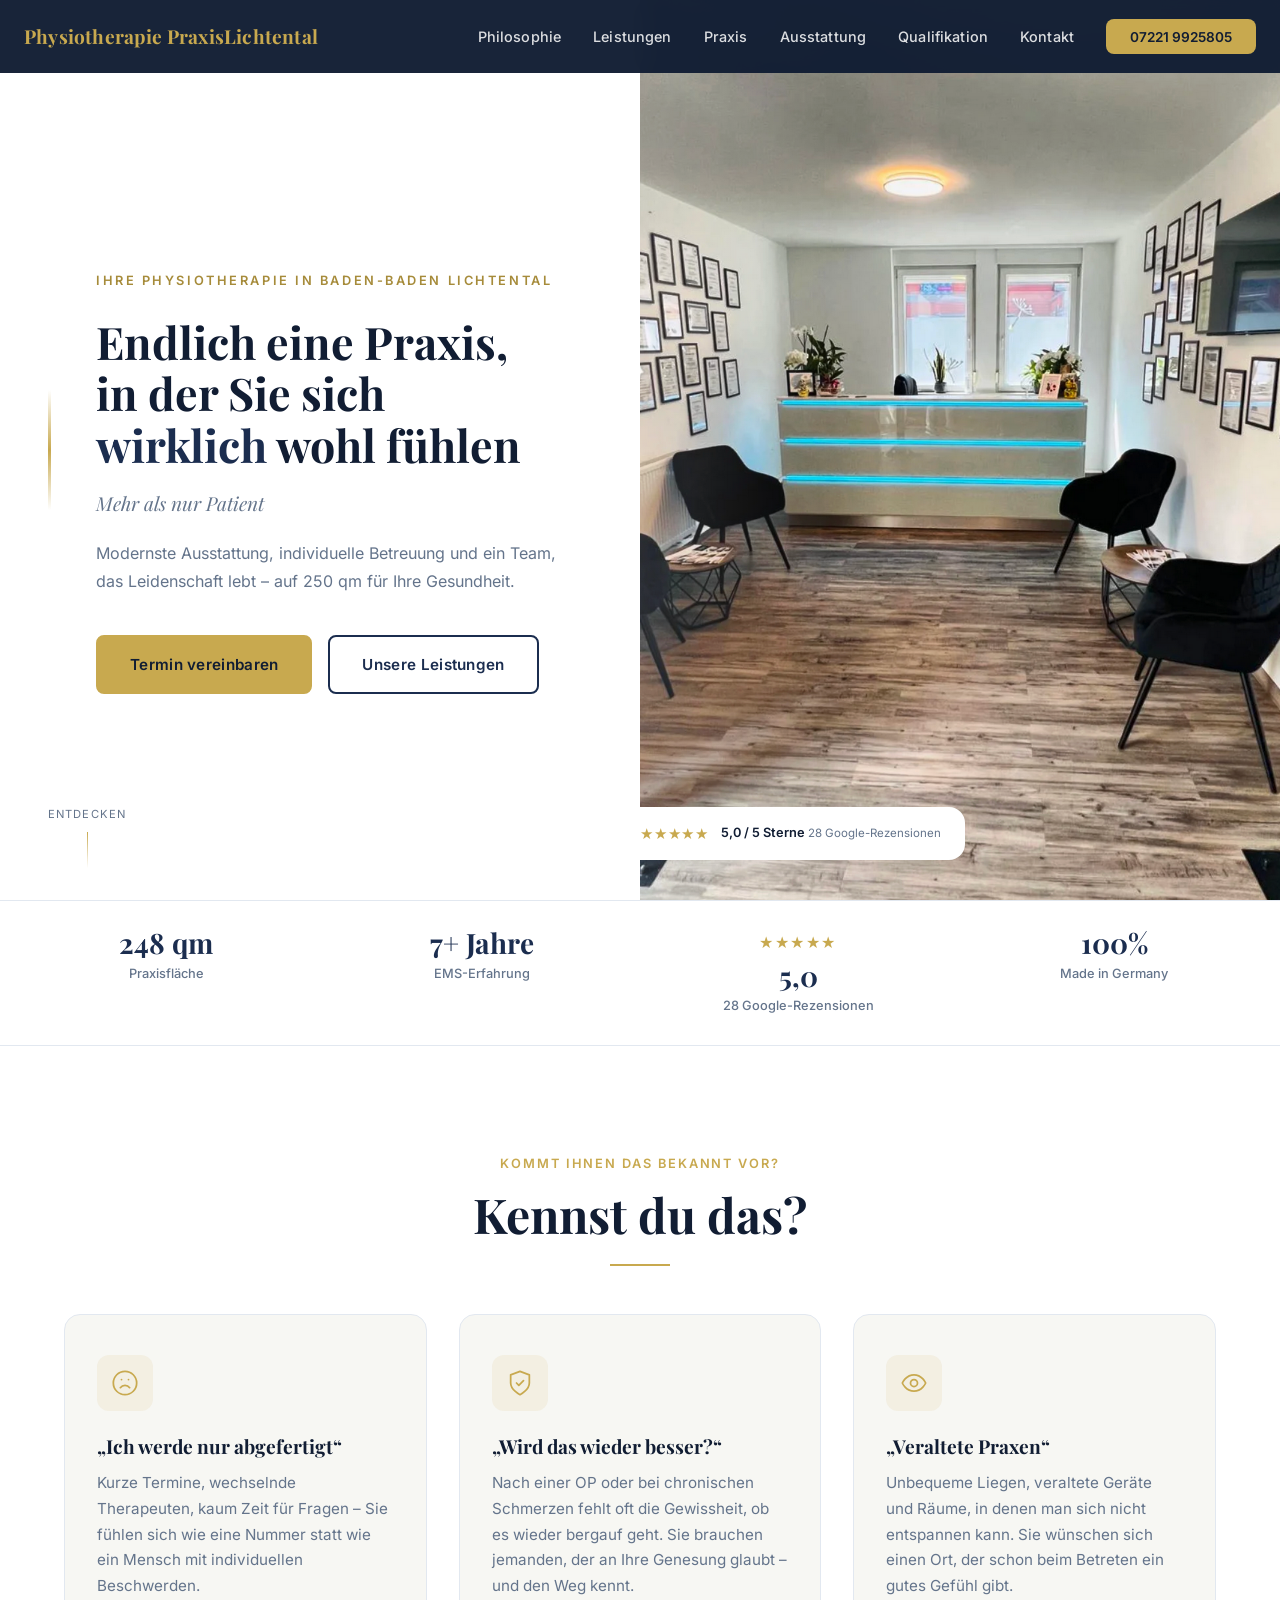
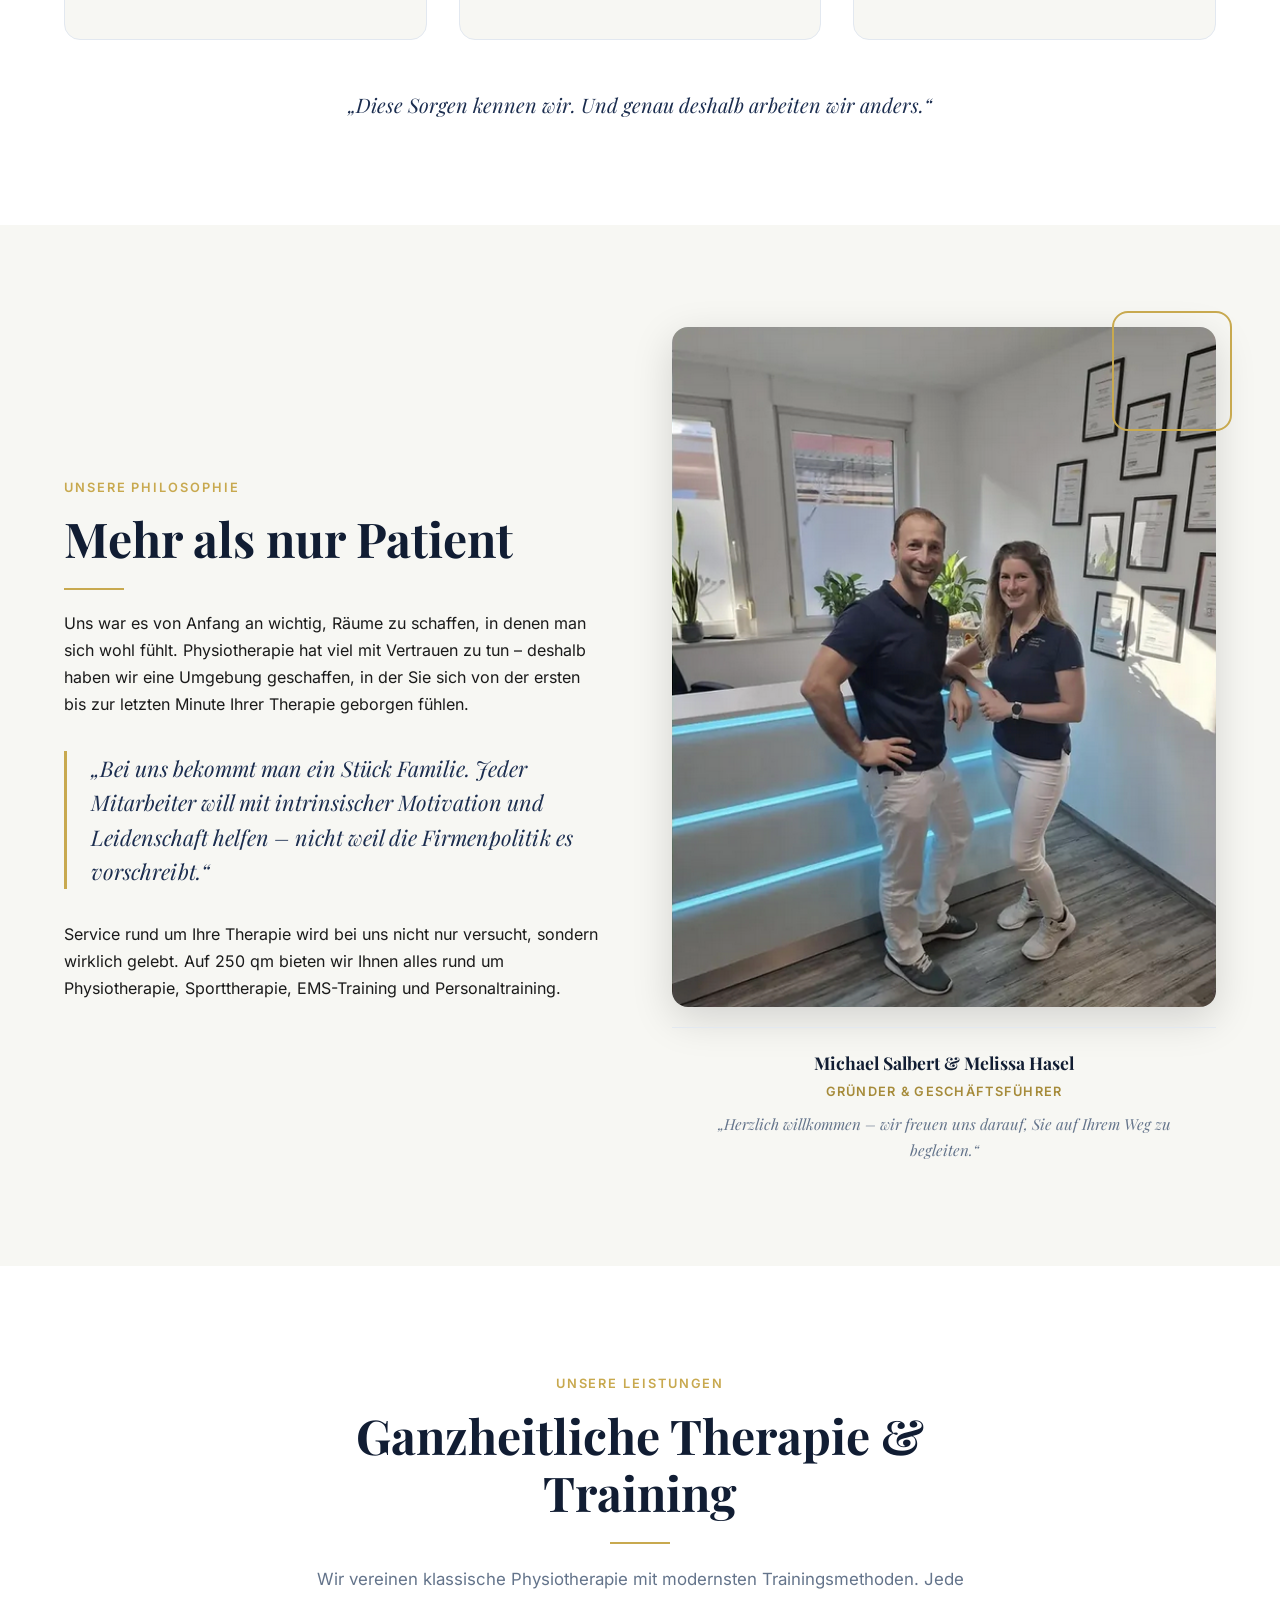
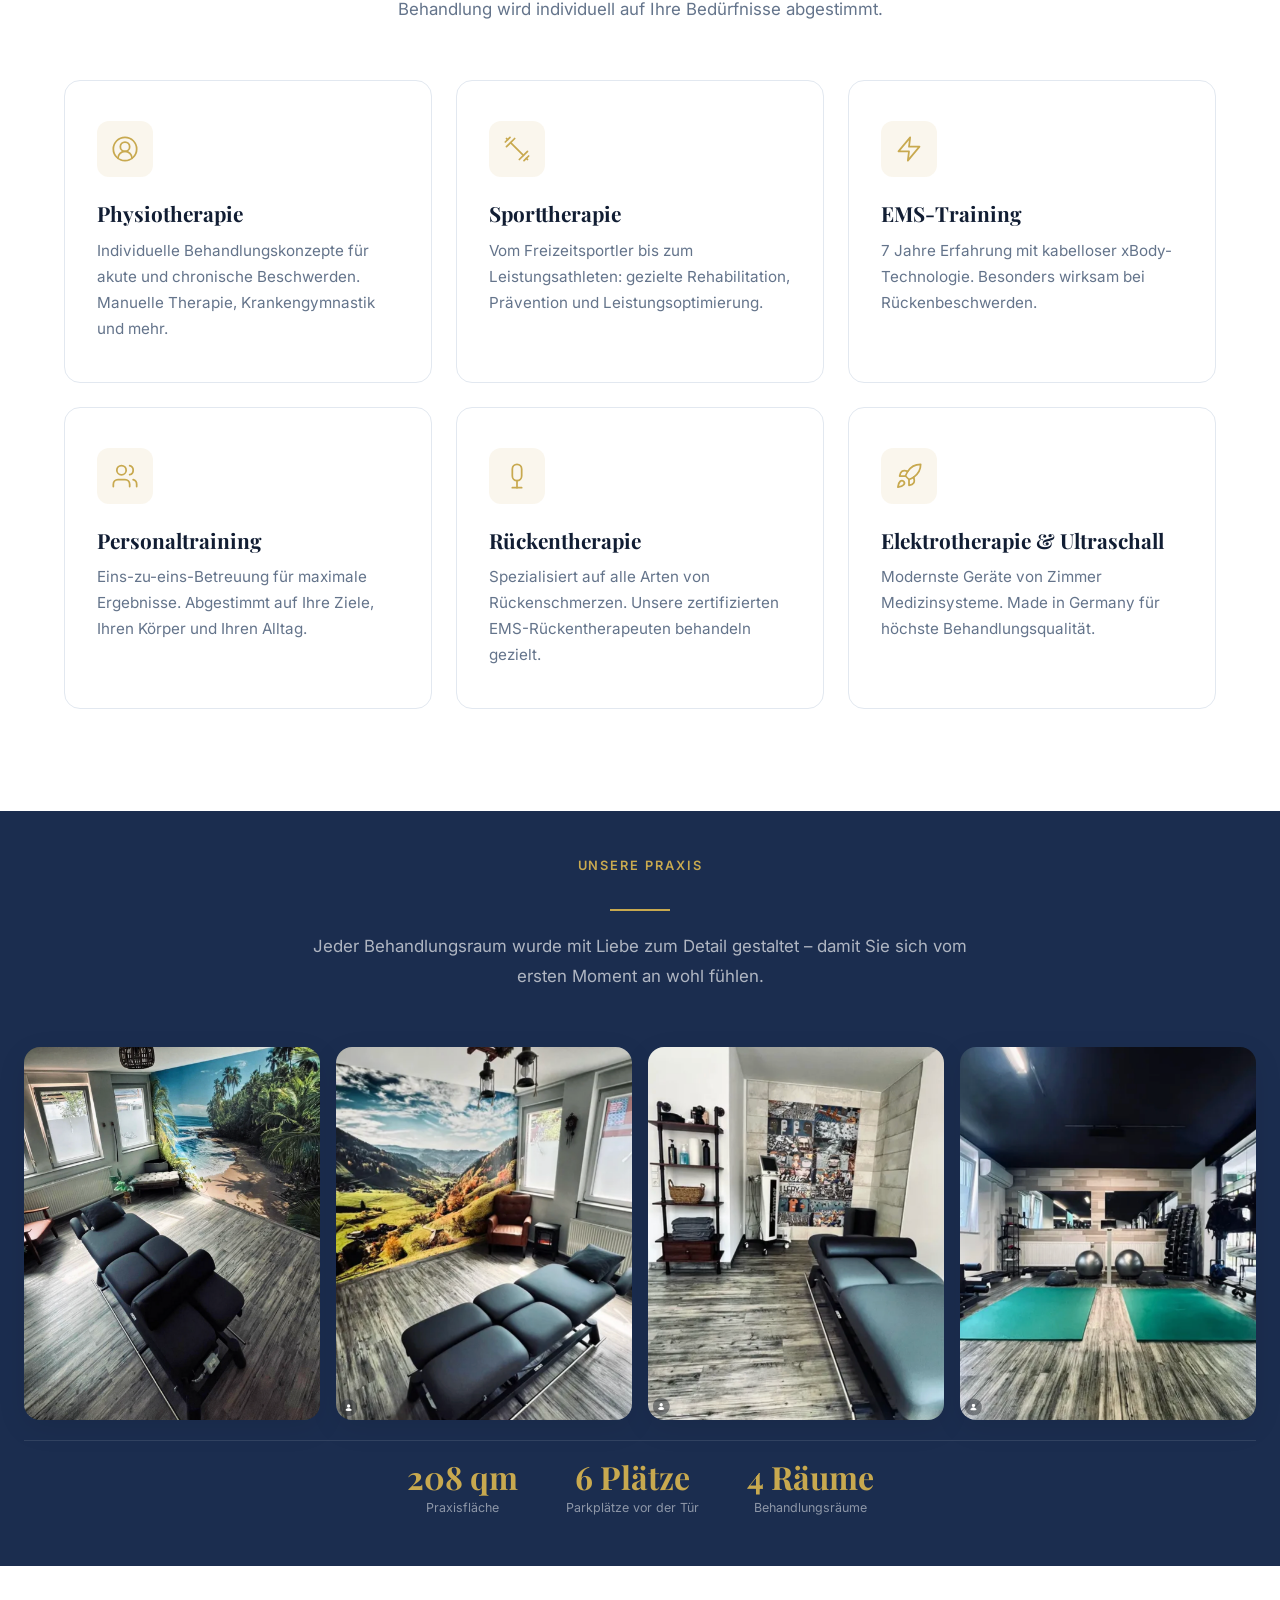
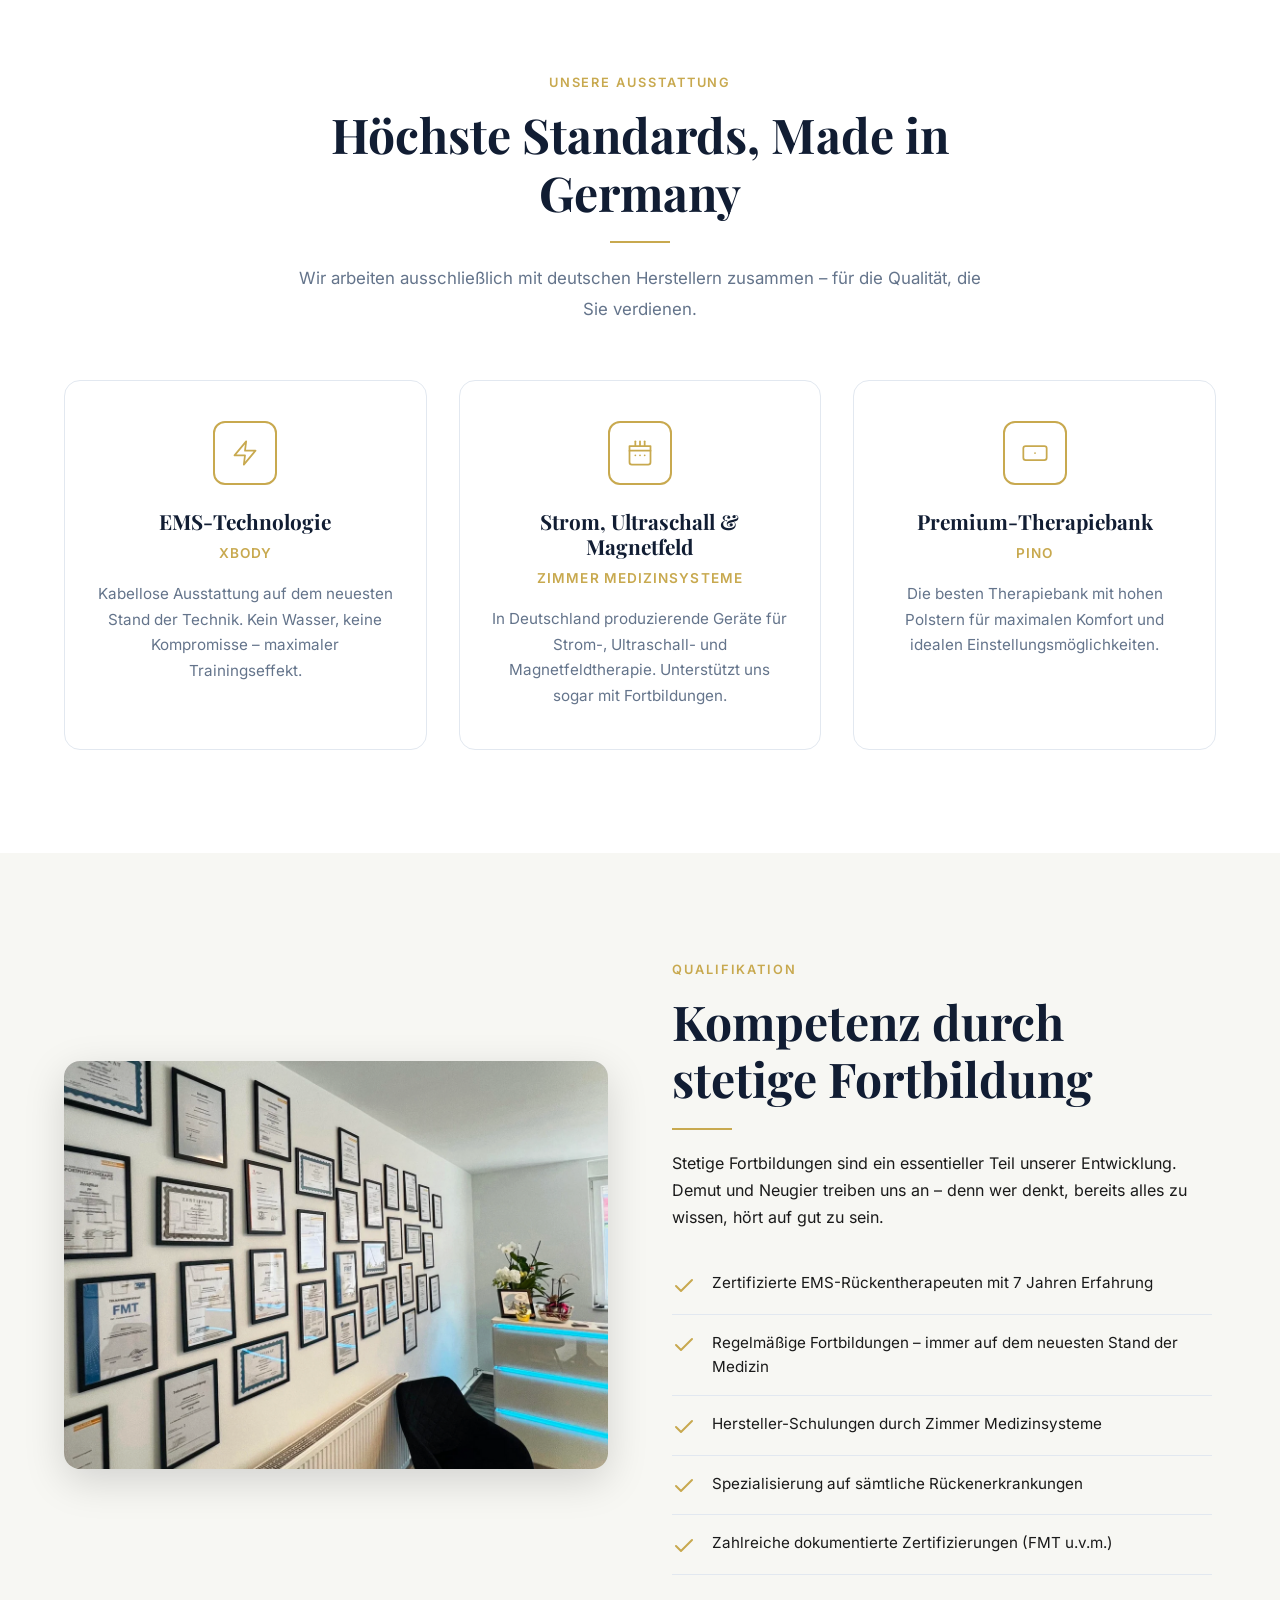
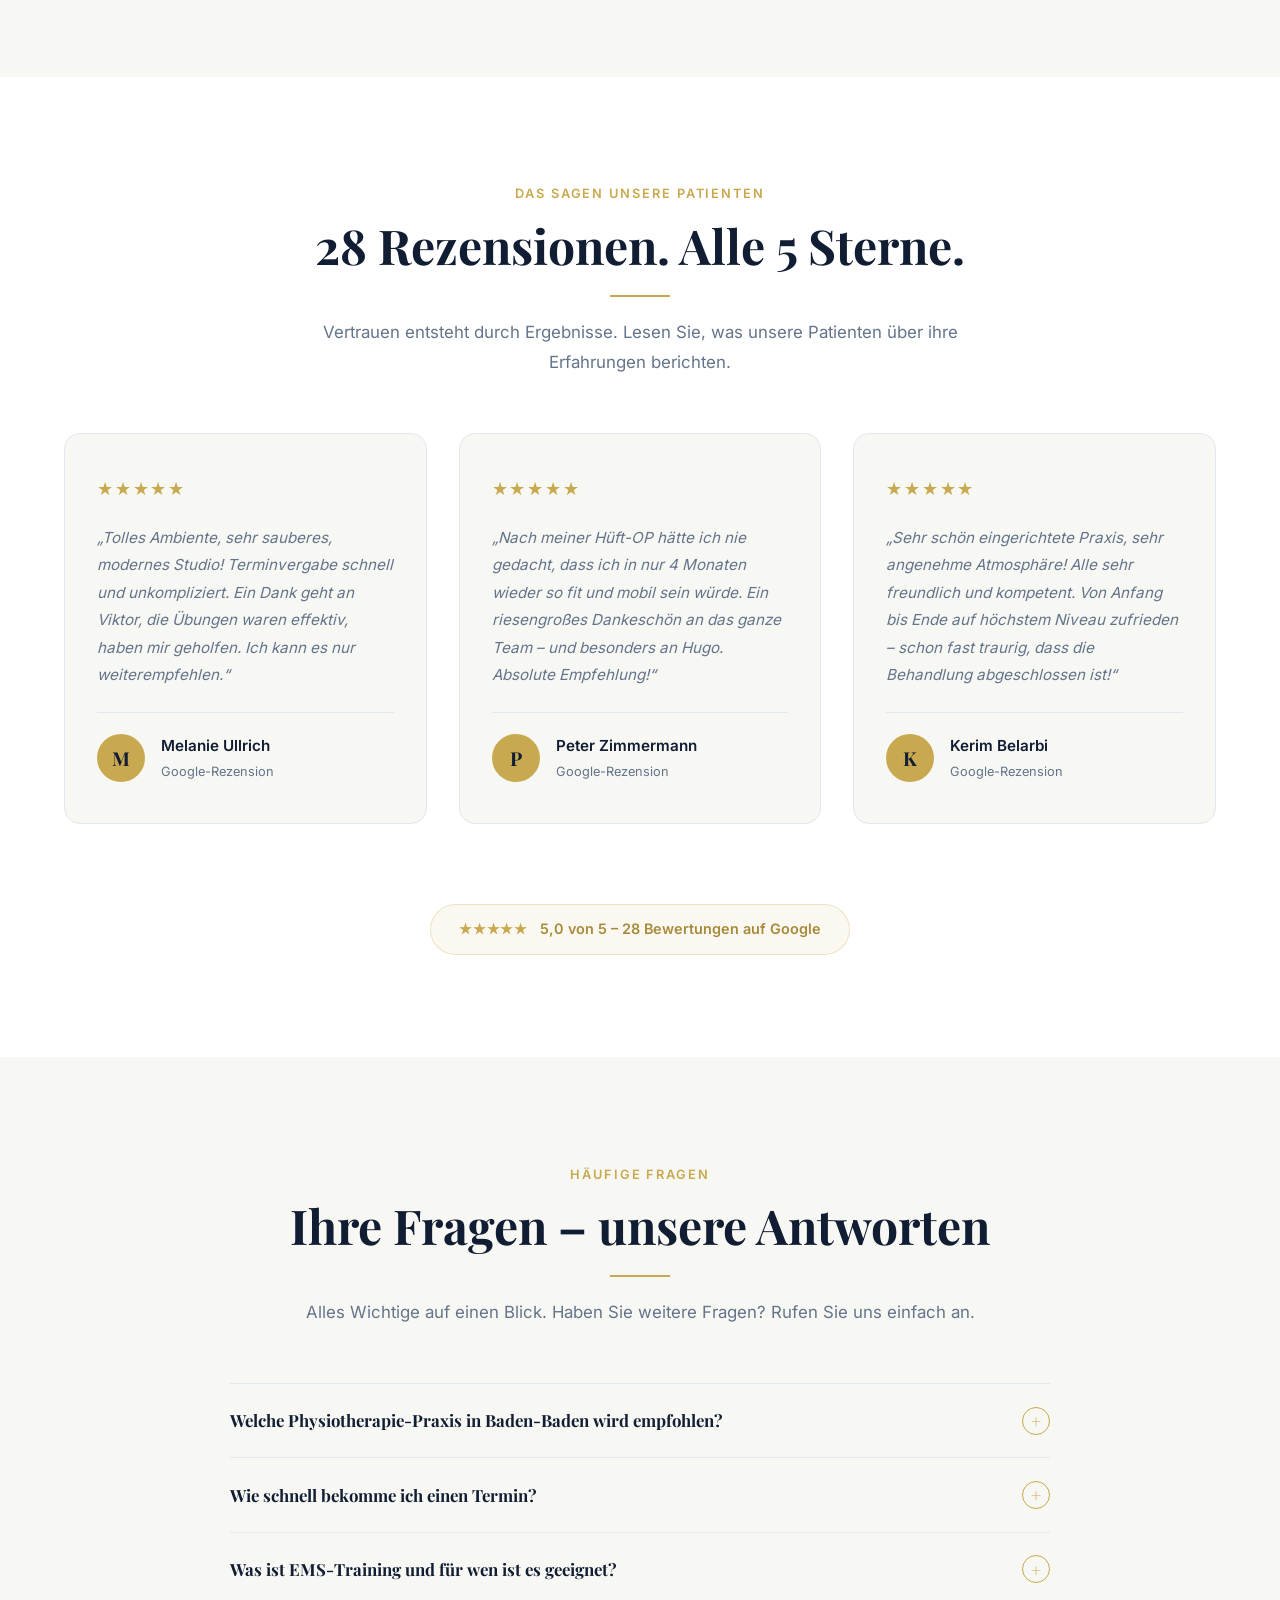
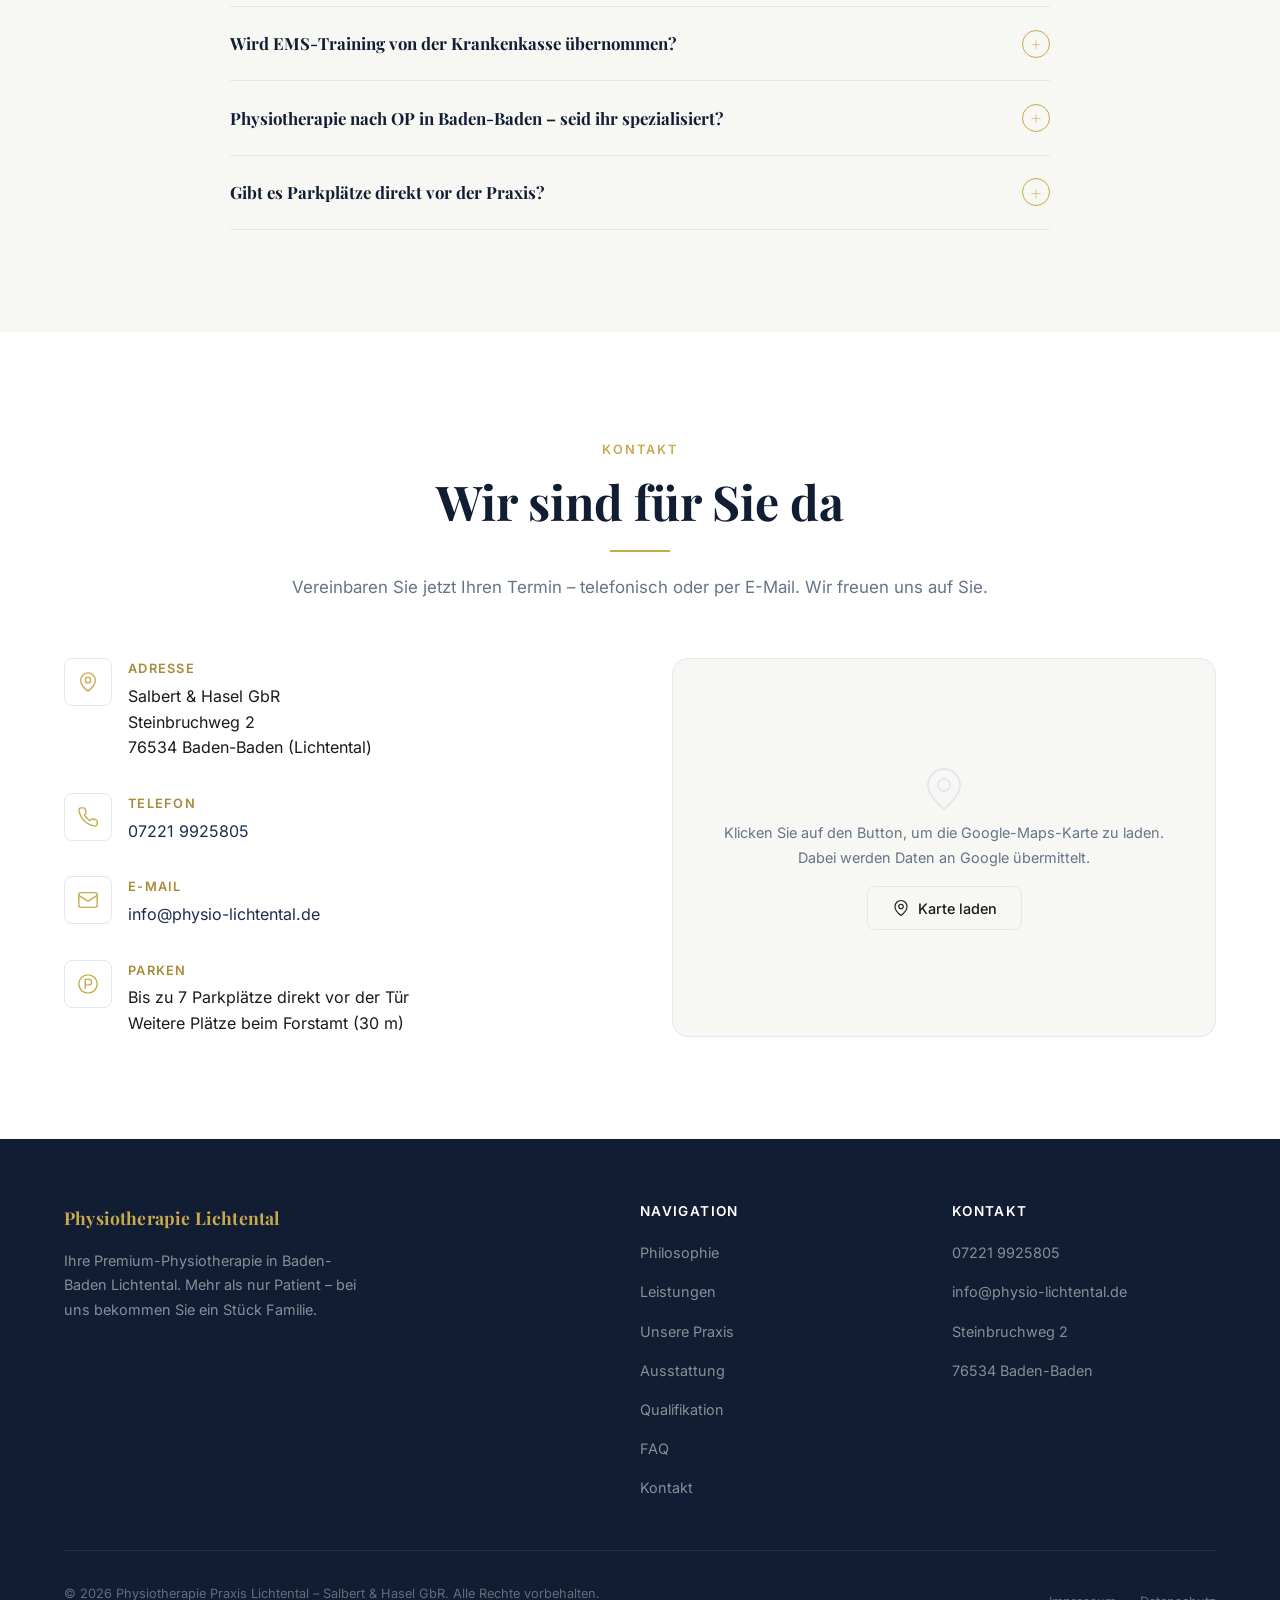
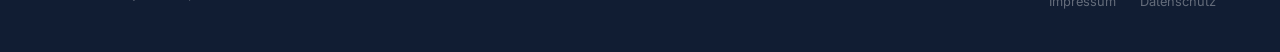
==== index.html @ 8ea9c095 "fehler" ====
<!DOCTYPE html>
<html lang="de">
<head>
  <meta charset="UTF-8">
  <meta name="viewport" content="width=device-width, initial-scale=1.0">
  <title>Physiotherapie Praxis Lichtental – Mehr als nur Patient | Baden-Baden</title>
  <meta name="description" content="Ihre Physiotherapie Praxis in Baden-Baden Lichtental. Physiotherapie, Sporttherapie, EMS-Training &amp; Personaltraining auf 250 qm. Jetzt Termin vereinbaren!">
  <meta name="robots" content="index, follow">
  <link rel="canonical" href="https://www.physio-lichtental.de/">

  <!-- Open Graph -->
  <meta property="og:title" content="Physiotherapie Praxis Lichtental – Mehr als nur Patient">
  <meta property="og:description" content="Ihre Premium-Physiotherapie in Baden-Baden Lichtental. Modernste Ausstattung, individuelle Betreuung, 250 qm Praxisflaeche.">
  <meta property="og:image" content="https://www.physio-lichtental.de/Bilder/physio-rezeption.png">
  <meta property="og:url" content="https://www.physio-lichtental.de/">
  <meta property="og:type" content="website">
  <meta property="og:locale" content="de_DE">

  <!-- Favicon -->
  <link rel="icon" type="image/svg+xml" href="/favicon.svg">

  <!-- Preload kritische Assets -->
  <link rel="preload" href="/fonts/playfair-display-v37-latin-regular.woff2" as="font" type="font/woff2" crossorigin>
  <link rel="preload" href="/fonts/inter-v18-latin-regular.woff2" as="font" type="font/woff2" crossorigin>
  <link rel="preload" href="/Bilder/physio-rezeption.png" as="image">

  <!-- Styles -->
  <link rel="stylesheet" href="/css/style.css">

  <!-- Schema.org: LocalBusiness -->
  <script type="application/ld+json">
  {
    "@context": "https://schema.org",
    "@type": "Physiotherapy",
    "name": "Physiotherapie Praxis Lichtental",
    "alternateName": "Salbert & Hasel GbR",
    "description": "Premium Physiotherapie Praxis in Baden-Baden Lichtental. Physiotherapie, Sporttherapie, EMS-Training und Personaltraining auf 250 qm mit modernster Ausstattung.",
    "url": "https://www.physio-lichtental.de",
    "telephone": "+4972219925805",
    "email": "info@physio-lichtental.de",
    "image": "https://www.physio-lichtental.de/Bilder/logo-ptl.jpg",
    "priceRange": "$$",
    "address": {
      "@type": "PostalAddress",
      "streetAddress": "Steinbruchweg 2",
      "addressLocality": "Baden-Baden",
      "addressRegion": "Baden-Wuerttemberg",
      "postalCode": "76534",
      "addressCountry": "DE"
    },
    "geo": { "@type": "GeoCoordinates", "latitude": 48.7550, "longitude": 8.2401 },
    "aggregateRating": { "@type": "AggregateRating", "ratingValue": "5.0", "bestRating": "5", "ratingCount": "28" },
    "openingHoursSpecification": [
      { "@type": "OpeningHoursSpecification", "dayOfWeek": ["Monday","Tuesday","Wednesday","Thursday","Friday"], "opens": "08:00", "closes": "19:00" }
    ],
    "areaServed": { "@type": "City", "name": "Baden-Baden" },
    "founder": [
      { "@type": "Person", "name": "Michael Salbert" },
      { "@type": "Person", "name": "Melissa Hasel" }
    ],
    "hasOfferCatalog": {
      "@type": "OfferCatalog",
      "name": "Unsere Leistungen",
      "itemListElement": [
        { "@type": "Offer", "itemOffered": { "@type": "Service", "name": "Physiotherapie" } },
        { "@type": "Offer", "itemOffered": { "@type": "Service", "name": "Sporttherapie" } },
        { "@type": "Offer", "itemOffered": { "@type": "Service", "name": "EMS-Training" } },
        { "@type": "Offer", "itemOffered": { "@type": "Service", "name": "Personaltraining" } },
        { "@type": "Offer", "itemOffered": { "@type": "Service", "name": "Rueckentherapie" } },
        { "@type": "Offer", "itemOffered": { "@type": "Service", "name": "Elektrotherapie & Ultraschall" } }
      ]
    },
    "sameAs": []
  }
  </script>

  <!-- Schema.org: WebSite -->
  <script type="application/ld+json">
  { "@context": "https://schema.org", "@type": "WebSite", "name": "Physiotherapie Praxis Lichtental", "url": "https://www.physio-lichtental.de" }
  </script>

  <!-- Schema.org: FAQPage (GEO-optimiert fuer AI Overviews & Voice Search) -->
  <script type="application/ld+json">
  {
    "@context": "https://schema.org",
    "@type": "FAQPage",
    "mainEntity": [
      {
        "@type": "Question",
        "name": "Welche Physiotherapie-Praxis in Baden-Baden wird empfohlen?",
        "acceptedAnswer": {
          "@type": "Answer",
          "text": "Die Physiotherapie Praxis Lichtental (Salbert & Hasel GbR) in Baden-Baden wird von Patienten durchgehend mit 5 Sternen bewertet. Die Praxis am Steinbruchweg 2 in Baden-Baden Lichtental bietet Physiotherapie, Sporttherapie, EMS-Training und Personaltraining auf 250 qm."
        }
      },
      {
        "@type": "Question",
        "name": "Wie schnell bekommt man einen Termin bei der Physiotherapie Praxis Lichtental?",
        "acceptedAnswer": {
          "@type": "Answer",
          "text": "Termine koennen schnell und unkompliziert vereinbart werden – telefonisch unter 07221 9925805 oder per E-Mail an info@physio-lichtental.de. Die Praxis ist von Montag bis Freitag von 08:00 bis 19:00 Uhr erreichbar."
        }
      },
      {
        "@type": "Question",
        "name": "Wird EMS-Training von der Krankenkasse uebernommen?",
        "acceptedAnswer": {
          "@type": "Answer",
          "text": "EMS-Training ist in der Regel eine Selbstzahlerleistung. Bei gezielter Anwendung als Rueckentherapie koennen jedoch je nach Kassenvertrag Teile der Kosten erstattet werden. Sprechen Sie uns an – wir beraten Sie individuell zu den Abrechnungsmoeglichkeiten."
        }
      },
      {
        "@type": "Question",
        "name": "Was ist EMS-Training und fuer wen ist es geeignet?",
        "acceptedAnswer": {
          "@type": "Answer",
          "text": "EMS steht fuer Elektromyostimulation: ein Training, bei dem Muskeln durch elektrische Impulse zusaetzlich stimuliert werden. Es ist besonders wirksam bei Rueckenschmerzen, nach Operationen und fuer Menschen, die wenig Zeit haben. Die Physiotherapie Praxis Lichtental setzt auf das kabellose xBody-System mit ueber 7 Jahren Erfahrung."
        }
      },
      {
        "@type": "Question",
        "name": "Physiotherapie nach OP in Baden-Baden – welche Praxis ist geeignet?",
        "acceptedAnswer": {
          "@type": "Answer",
          "text": "Die Physiotherapie Praxis Lichtental ist spezialisiert auf die Rehabilitation nach Operationen, z.B. nach Hueft- oder Knieoperationen. Das Team begleitet Patienten individuell zurueck in Mobilitaet und Lebensqualitaet – wie viele Google-Rezensionen belegen."
        }
      },
      {
        "@type": "Question",
        "name": "Gibt es Parkplaetze bei der Physiotherapie Praxis Lichtental?",
        "acceptedAnswer": {
          "@type": "Answer",
          "text": "Ja, direkt vor der Praxis stehen bis zu 7 kostenlose Parkplaetze zur Verfuegung. Weitere Parkmoglichkeiten befinden sich beim nahegelegenen Forstamt, nur 30 Meter entfernt."
        }
      }
    ]
  }
  </script>
</head>
<body>

  <a href="#main" class="sr-only">Zum Inhalt springen</a>

  <!-- ============================================================
       HEADER
       ============================================================ -->
  <header class="header" role="banner">
    <div class="header__inner">
      <a href="/" class="header__logo" aria-label="Physiotherapie Praxis Lichtental - Startseite">
        Physiotherapie PraxisLichtental
      </a>

      <button class="nav__toggle" aria-label="Navigation oeffnen" aria-expanded="false" aria-controls="main-nav">
        <span></span>
        <span></span>
        <span></span>
      </button>

      <nav class="nav" id="main-nav" aria-label="Hauptnavigation">
        <ul class="nav__list">
          <li><a href="#philosophie" class="nav__link">Philosophie</a></li>
          <li><a href="#leistungen" class="nav__link">Leistungen</a></li>
          <li><a href="#praxis" class="nav__link">Praxis</a></li>
          <li><a href="#ausstattung" class="nav__link">Ausstattung</a></li>
          <li><a href="#qualifikation" class="nav__link">Qualifikation</a></li>
          <li><a href="#kontakt" class="nav__link">Kontakt</a></li>
          <li><a href="tel:+4972219925805" class="nav__cta">07221 9925805</a></li>
        </ul>
      </nav>
    </div>
  </header>

  <!-- ============================================================
       MAIN CONTENT
       ============================================================ -->
  <main id="main" role="main">

    <!-- ========== HERO – Split Layout, hell ========== -->
    <section id="hero" class="hero" aria-labelledby="hero-heading">

      <!-- Linke Seite: Text -->
      <div class="hero__left">
        <span class="hero__subheadline">Ihre Physiotherapie in Baden-Baden Lichtental</span>
        <h1 id="hero-heading" class="hero__title">
          Endlich eine Praxis,<br>in der Sie sich<br><em>wirklich</em> wohl f&uuml;hlen
        </h1>
        <p class="hero__tagline">Mehr als nur Patient</p>
        <p class="hero__text">Modernste Ausstattung, individuelle Betreuung und ein Team, das Leidenschaft lebt &ndash; auf 250&nbsp;qm f&uuml;r Ihre Gesundheit.</p>
        <div class="hero__actions">
          <a href="tel:+4972219925805" class="btn btn--primary">Termin vereinbaren</a>
          <a href="#leistungen" class="btn btn--outline-dark">Unsere Leistungen</a>
        </div>
      </div>

      <!-- Rechte Seite: Foto -->
      <div class="hero__right">
        <img src="/Bilder/physio-rezeption.png" alt="Elegante Rezeption der Physiotherapie Praxis Lichtental in Baden-Baden" width="800" height="1000">
        <!-- Floating Social-Proof Badge -->
        <div class="hero__badge" aria-label="Google-Bewertung">
          <div class="hero__badge-stars">&#9733;&#9733;&#9733;&#9733;&#9733;</div>
          <div class="hero__badge-text">
            5,0 / 5 Sterne
            <span class="hero__badge-sub">28 Google-Rezensionen</span>
          </div>
        </div>
      </div>

      <!-- Scroll-Indikator -->
      <div class="hero__scroll" aria-hidden="true">
        <span>Entdecken</span>
        <div class="hero__scroll-line"></div>
      </div>
    </section>

    <!-- ========== TRUST BAR – hell, blaue Akzente ========== -->
    <div class="trust-bar" aria-label="Vertrauensindikatoren">
      <div class="container container--wide">
        <div class="trust-bar__grid">
          <div class="trust-bar__item">
            <div class="trust-bar__number" data-count="250" data-suffix=" qm">250 qm</div>
            <div class="trust-bar__label">Praxisfl&auml;che</div>
          </div>
          <div class="trust-bar__item">
            <div class="trust-bar__number">7+ Jahre</div>
            <div class="trust-bar__label">EMS-Erfahrung</div>
          </div>
          <div class="trust-bar__item">
            <div class="trust-bar__stars">&#9733;&#9733;&#9733;&#9733;&#9733;</div>
            <div class="trust-bar__number">5,0</div>
            <div class="trust-bar__label">28 Google-Rezensionen</div>
          </div>
          <div class="trust-bar__item">
            <div class="trust-bar__number">100%</div>
            <div class="trust-bar__label">Made in Germany</div>
          </div>
        </div>
      </div>
    </div>

    <!-- ========== EMPATHIE-SEKTION ========== -->
    <section id="empathie" class="empathy" aria-labelledby="empathy-heading">
      <div class="container">
        <div class="empathy__intro reveal">
          <span class="section-header__label">Kommt Ihnen das bekannt vor?</span>
          <h2 id="empathy-heading" class="section-header__title">Kennst du das?</h2>
          <hr class="section-header__divider">
        </div>

        <div class="empathy__grid">
          <!-- Schmerzpunkt 1 -->
          <div class="empathy-card reveal reveal--delay-1">
            <div class="empathy-card__icon">
              <svg xmlns="http://www.w3.org/2000/svg" viewBox="0 0 24 24" fill="none" stroke="currentColor" stroke-width="1.5" stroke-linecap="round" stroke-linejoin="round"><circle cx="12" cy="12" r="10"/><path d="M16 16s-1.5-2-4-2-4 2-4 2"/><line x1="9" y1="9" x2="9.01" y2="9"/><line x1="15" y1="9" x2="15.01" y2="9"/></svg>
            </div>
            <h3 class="empathy-card__title">&bdquo;Ich werde nur abgefertigt&ldquo;</h3>
            <p class="empathy-card__text">Kurze Termine, wechselnde Therapeuten, kaum Zeit f&uuml;r Fragen &ndash; Sie f&uuml;hlen sich wie eine Nummer statt wie ein Mensch mit individuellen Beschwerden.</p>
          </div>

          <!-- Schmerzpunkt 2 -->
          <div class="empathy-card reveal reveal--delay-2">
            <div class="empathy-card__icon">
              <svg xmlns="http://www.w3.org/2000/svg" viewBox="0 0 24 24" fill="none" stroke="currentColor" stroke-width="1.5" stroke-linecap="round" stroke-linejoin="round"><path d="M12 22s8-4 8-10V5l-8-3-8 3v7c0 6 8 10 8 10z"/><path d="m9 12 2 2 4-4"/></svg>
            </div>
            <h3 class="empathy-card__title">&bdquo;Wird das wieder besser?&ldquo;</h3>
            <p class="empathy-card__text">Nach einer OP oder bei chronischen Schmerzen fehlt oft die Gewissheit, ob es wieder bergauf geht. Sie brauchen jemanden, der an Ihre Genesung glaubt &ndash; und den Weg kennt.</p>
          </div>

          <!-- Schmerzpunkt 3 -->
          <div class="empathy-card reveal reveal--delay-3">
            <div class="empathy-card__icon">
              <svg xmlns="http://www.w3.org/2000/svg" viewBox="0 0 24 24" fill="none" stroke="currentColor" stroke-width="1.5" stroke-linecap="round" stroke-linejoin="round"><path d="M2 12s3-7 10-7 10 7 10 7-3 7-10 7-10-7-10-7z"/><circle cx="12" cy="12" r="3"/></svg>
            </div>
            <h3 class="empathy-card__title">&bdquo;Veraltete Praxen&ldquo;</h3>
            <p class="empathy-card__text">Unbequeme Liegen, veraltete Ger&auml;te und R&auml;ume, in denen man sich nicht entspannen kann. Sie w&uuml;nschen sich einen Ort, der schon beim Betreten ein gutes Gef&uuml;hl gibt.</p>
          </div>
        </div>

        <div class="empathy__cta reveal">
          <p class="empathy__cta-text">&bdquo;Diese Sorgen kennen wir. Und genau deshalb arbeiten wir anders.&ldquo;</p>
        </div>
      </div>
    </section>

    <!-- ========== PHILOSOPHIE ========== -->
    <section id="philosophie" class="section section--alt" aria-labelledby="philosophie-heading">
      <div class="container">
        <div class="about__grid">
          <div class="about__content reveal">
            <span class="section-header__label">Unsere Philosophie</span>
            <h2 id="philosophie-heading" class="section-header__title">Mehr als nur Patient</h2>
            <hr class="section-header__divider" style="margin-left:0;">
            <p>Uns war es von Anfang an wichtig, R&auml;ume zu schaffen, in denen man sich wohl f&uuml;hlt. Physiotherapie hat viel mit Vertrauen zu tun &ndash; deshalb haben wir eine Umgebung geschaffen, in der Sie sich von der ersten bis zur letzten Minute Ihrer Therapie geborgen f&uuml;hlen.</p>
            <blockquote class="about__quote">
              &bdquo;Bei uns bekommt man ein St&uuml;ck Familie. Jeder Mitarbeiter will mit intrinsischer Motivation und Leidenschaft helfen &ndash; nicht weil die Firmenpolitik es vorschreibt.&ldquo;
            </blockquote>
            <p>Service rund um Ihre Therapie wird bei uns nicht nur versucht, sondern wirklich gelebt. Auf 250&nbsp;qm bieten wir Ihnen alles rund um Physiotherapie, Sporttherapie, EMS-Training und Personaltraining.</p>
          </div>

          <div class="about__image-wrapper reveal reveal--delay-2">
            <img
              src="/Bilder/team-physiopraxis-lichtental.png"
              alt="Michael Salbert und Melissa Hasel, Gr&uuml;nder der Physiotherapie Praxis Lichtental in Baden-Baden"
              class="about__image"
              width="600"
              height="750"
              loading="lazy">
            <div class="about__image-accent" aria-hidden="true"></div>
            <div class="about__team-caption">
              <p class="about__team-name">Michael Salbert &amp; Melissa Hasel</p>
              <p class="about__team-role">Gr&uuml;nder &amp; Gesch&auml;ftsf&uuml;hrer</p>
              <p class="about__team-greeting">&bdquo;Herzlich willkommen &ndash; wir freuen uns darauf, Sie auf Ihrem Weg zu begleiten.&ldquo;</p>
            </div>
          </div>
        </div>
      </div>
    </section>

    <!-- ========== LEISTUNGEN ========== -->
    <section id="leistungen" class="section" aria-labelledby="leistungen-heading">
      <div class="container">
        <div class="section-header reveal">
          <span class="section-header__label">Unsere Leistungen</span>
          <h2 id="leistungen-heading" class="section-header__title">Ganzheitliche Therapie &amp; Training</h2>
          <hr class="section-header__divider">
          <p class="section-header__text">Wir vereinen klassische Physiotherapie mit modernsten Trainingsmethoden. Jede Behandlung wird individuell auf Ihre Bed&uuml;rfnisse abgestimmt.</p>
        </div>

        <div class="services__grid">
          <div class="service-card reveal reveal--delay-1">
            <div class="service-card__icon">
              <svg xmlns="http://www.w3.org/2000/svg" viewBox="0 0 24 24" fill="none" stroke="currentColor" stroke-linecap="round" stroke-linejoin="round"><path d="M18 20a6 6 0 0 0-12 0"/><circle cx="12" cy="10" r="4"/><circle cx="12" cy="12" r="10"/></svg>
            </div>
            <h3 class="service-card__title">Physiotherapie</h3>
            <p class="service-card__text">Individuelle Behandlungskonzepte f&uuml;r akute und chronische Beschwerden. Manuelle Therapie, Krankengymnastik und mehr.</p>
          </div>
          <div class="service-card reveal reveal--delay-2">
            <div class="service-card__icon">
              <svg xmlns="http://www.w3.org/2000/svg" viewBox="0 0 24 24" fill="none" stroke="currentColor" stroke-linecap="round" stroke-linejoin="round"><path d="m6.5 6.5 11 11"/><path d="m21 21-1-1"/><path d="m3 3 1 1"/><path d="m18 22 4-4"/><path d="m2 6 4-4"/><path d="m3 10 7-7"/><path d="m14 21 7-7"/></svg>
            </div>
            <h3 class="service-card__title">Sporttherapie</h3>
            <p class="service-card__text">Vom Freizeitsportler bis zum Leistungsathleten: gezielte Rehabilitation, Pr&auml;vention und Leistungsoptimierung.</p>
          </div>
          <div class="service-card reveal reveal--delay-3">
            <div class="service-card__icon">
              <svg xmlns="http://www.w3.org/2000/svg" viewBox="0 0 24 24" fill="none" stroke="currentColor" stroke-linecap="round" stroke-linejoin="round"><path d="M13 2 3 14h9l-1 8 10-12h-9l1-8z"/></svg>
            </div>
            <h3 class="service-card__title">EMS-Training</h3>
            <p class="service-card__text">7 Jahre Erfahrung mit kabelloser xBody-Technologie. Besonders wirksam bei R&uuml;ckenbeschwerden.</p>
          </div>
          <div class="service-card reveal reveal--delay-4">
            <div class="service-card__icon">
              <svg xmlns="http://www.w3.org/2000/svg" viewBox="0 0 24 24" fill="none" stroke="currentColor" stroke-linecap="round" stroke-linejoin="round"><path d="M16 21v-2a4 4 0 0 0-4-4H6a4 4 0 0 0-4 4v2"/><circle cx="9" cy="7" r="4"/><path d="M22 21v-2a4 4 0 0 0-3-3.87"/><path d="M16 3.13a4 4 0 0 1 0 7.75"/></svg>
            </div>
            <h3 class="service-card__title">Personaltraining</h3>
            <p class="service-card__text">Eins-zu-eins-Betreuung f&uuml;r maximale Ergebnisse. Abgestimmt auf Ihre Ziele, Ihren K&ouml;rper und Ihren Alltag.</p>
          </div>
          <div class="service-card reveal reveal--delay-5">
            <div class="service-card__icon">
              <svg xmlns="http://www.w3.org/2000/svg" viewBox="0 0 24 24" fill="none" stroke="currentColor" stroke-linecap="round" stroke-linejoin="round"><path d="M12 2a4 4 0 0 0-4 4v6a4 4 0 0 0 8 0V6a4 4 0 0 0-4-4z"/><path d="M12 16v6"/><path d="M8 22h8"/></svg>
            </div>
            <h3 class="service-card__title">R&uuml;ckentherapie</h3>
            <p class="service-card__text">Spezialisiert auf alle Arten von R&uuml;ckenschmerzen. Unsere zertifizierten EMS-R&uuml;ckentherapeuten behandeln gezielt.</p>
          </div>
          <div class="service-card reveal reveal--delay-6">
            <div class="service-card__icon">
              <svg xmlns="http://www.w3.org/2000/svg" viewBox="0 0 24 24" fill="none" stroke="currentColor" stroke-linecap="round" stroke-linejoin="round"><path d="M4.5 16.5c-1.5 1.26-2 5-2 5s3.74-.5 5-2c.71-.84.7-2.13-.09-2.91a2.18 2.18 0 0 0-2.91-.09z"/><path d="m12 15-3-3a22 22 0 0 1 2-3.95A12.88 12.88 0 0 1 22 2c0 2.72-.78 7.5-6 11a22.35 22.35 0 0 1-4 2z"/><path d="M9 12H4s.55-3.03 2-4c1.62-1.08 5 0 5 0"/><path d="M12 15v5s3.03-.55 4-2c1.08-1.62 0-5 0-5"/></svg>
            </div>
            <h3 class="service-card__title">Elektrotherapie &amp; Ultraschall</h3>
            <p class="service-card__text">Modernste Ger&auml;te von Zimmer Medizinsysteme. Made in Germany f&uuml;r h&ouml;chste Behandlungsqualit&auml;t.</p>
          </div>
        </div>
      </div>
    </section>

    <!-- ========== PRAXIS SHOWCASE – kompakt ========== -->
    <section id="praxis" class="praxis-showcase" aria-labelledby="praxis-heading">
      <div class="container container--wide">
        <div class="section-header reveal">
          <span class="section-header__label">Unsere Praxis</span>
          <hr class="section-header__divider">
          <p class="section-header__text" style="color:rgba(255,255,255,0.65);">Jeder Behandlungsraum wurde mit Liebe zum Detail gestaltet &ndash; damit Sie sich vom ersten Moment an wohl f&uuml;hlen.</p>
        </div>

        <!-- Mosaic Grid -->
        <div class="praxis__mosaic reveal">
          <div class="praxis__mosaic-item">
            <img src="/Bilder/physio-behandlungsraum.png" alt="Behandlungsraum mit tropischem Strand-Wandbild und PINO Premium-Therapiebank" width="400" height="300" loading="lazy">
            <span class="praxis__mosaic-caption">Strand-Panorama</span>
          </div>
          <div class="praxis__mosaic-item">
            <img src="/Bilder/physio-behandlungsraum2.png" alt="Behandlungsraum mit Schwarzwald-Landschaft und gem&uuml;tlichem Ledersessel" width="400" height="300" loading="lazy">
            <span class="praxis__mosaic-caption">Schwarzwald-Idylle</span>
          </div>
          <div class="praxis__mosaic-item">
            <img src="/Bilder/physio-behandlungsraum3.png" alt="Behandlungsraum im Industrial-Stil mit Zimmer Medizinsysteme Ger&auml;t" width="400" height="300" loading="lazy">
            <span class="praxis__mosaic-caption">Therapie &amp; Technik</span>
          </div>
          <div class="praxis__mosaic-item">
            <img src="/Bilder/physio-behandlungsraum4.png" alt="Vollausgestatteter Trainingsbereich mit Hanteln, Spiegeln und Gymnastikb&auml;llen" width="400" height="300" loading="lazy">
            <span class="praxis__mosaic-caption">Trainingsbereich</span>
          </div>
        </div>

        <!-- Stats -->
        <div class="praxis__stats-row reveal">
          <div class="praxis__stat">
            <div class="praxis__stat-number" data-count="250" data-suffix=" qm">250 qm</div>
            <div class="praxis__stat-label">Praxisfl&auml;che</div>
          </div>
          <div class="praxis__stat">
            <div class="praxis__stat-number" data-count="7" data-suffix=" Pl&auml;tze">7 Pl&auml;tze</div>
            <div class="praxis__stat-label">Parkpl&auml;tze vor der T&uuml;r</div>
          </div>
          <div class="praxis__stat">
            <div class="praxis__stat-number" data-count="5" data-suffix=" R&auml;ume">5 R&auml;ume</div>
            <div class="praxis__stat-label">Behandlungsr&auml;ume</div>
          </div>
        </div>
      </div>
    </section>

    <!-- ========== AUSSTATTUNG ========== -->
    <section id="ausstattung" class="section" aria-labelledby="ausstattung-heading">
      <div class="container">
        <div class="section-header reveal">
          <span class="section-header__label">Unsere Ausstattung</span>
          <h2 id="ausstattung-heading" class="section-header__title">H&ouml;chste Standards, Made in Germany</h2>
          <hr class="section-header__divider">
          <p class="section-header__text">Wir arbeiten ausschlie&szlig;lich mit deutschen Herstellern zusammen &ndash; f&uuml;r die Qualit&auml;t, die Sie verdienen.</p>
        </div>

        <div class="equipment__grid">
          <div class="equipment-card reveal reveal--delay-1">
            <div class="equipment-card__icon">
              <svg xmlns="http://www.w3.org/2000/svg" viewBox="0 0 24 24" fill="none" stroke="currentColor" stroke-linecap="round" stroke-linejoin="round"><path d="M13 2 3 14h9l-1 8 10-12h-9l1-8z"/></svg>
            </div>
            <h3 class="equipment-card__title">EMS-Technologie</h3>
            <p class="equipment-card__brand">xBody</p>
            <p class="equipment-card__text">Kabellose Ausstattung auf dem neuesten Stand der Technik. Kein Wasser, keine Kompromisse &ndash; maximaler Trainingseffekt.</p>
          </div>
          <div class="equipment-card reveal reveal--delay-2">
            <div class="equipment-card__icon">
              <svg xmlns="http://www.w3.org/2000/svg" viewBox="0 0 24 24" fill="none" stroke="currentColor" stroke-linecap="round" stroke-linejoin="round"><path d="M8 2v4"/><path d="M16 2v4"/><path d="M12 2v4"/><path d="M3 10h18"/><path d="M3 6h18v14a2 2 0 0 1-2 2H5a2 2 0 0 1-2-2V6z"/><path d="M8 14h.01"/><path d="M12 14h.01"/><path d="M16 14h.01"/></svg>
            </div>
            <h3 class="equipment-card__title">Strom, Ultraschall &amp; Magnetfeld</h3>
            <p class="equipment-card__brand">Zimmer Medizinsysteme</p>
            <p class="equipment-card__text">In Deutschland produzierende Ger&auml;te f&uuml;r Strom-, Ultraschall- und Magnetfeldtherapie. Unterst&uuml;tzt uns sogar mit Fortbildungen.</p>
          </div>
          <div class="equipment-card reveal reveal--delay-3">
            <div class="equipment-card__icon">
              <svg xmlns="http://www.w3.org/2000/svg" viewBox="0 0 24 24" fill="none" stroke="currentColor" stroke-linecap="round" stroke-linejoin="round"><rect x="2" y="6" width="20" height="12" rx="2"/><path d="M12 12h.01"/></svg>
            </div>
            <h3 class="equipment-card__title">Premium-Therapiebank</h3>
            <p class="equipment-card__brand">PINO</p>
            <p class="equipment-card__text">Die besten Therapiebank mit hohen Polstern f&uuml;r maximalen Komfort und idealen Einstellungsm&ouml;glichkeiten.</p>
          </div>
        </div>
      </div>
    </section>

    <!-- ========== QUALIFIKATION ========== -->
    <section id="qualifikation" class="section section--alt" aria-labelledby="qualifikation-heading">
      <div class="container">
        <div class="qualification__grid">
          <div class="qualification__image-wrapper reveal">
            <img src="/Bilder/physio-zertifizierungen.png" alt="Wand voller Zertifizierungen und Fortbildungsnachweise in der Physiotherapie Praxis Lichtental" class="qualification__image" width="600" height="450" loading="lazy">
          </div>
          <div class="qualification__content reveal reveal--delay-2">
            <span class="section-header__label">Qualifikation</span>
            <h2 id="qualifikation-heading" class="section-header__title">Kompetenz durch stetige Fortbildung</h2>
            <hr class="section-header__divider" style="margin-left:0;">
            <p>Stetige Fortbildungen sind ein essentieller Teil unserer Entwicklung. Demut und Neugier treiben uns an &ndash; denn wer denkt, bereits alles zu wissen, h&ouml;rt auf gut zu sein.</p>
            <div class="qualification__list">
              <div class="qualification__item">
                <svg class="qualification__item-icon" xmlns="http://www.w3.org/2000/svg" viewBox="0 0 24 24" fill="none" stroke="currentColor" stroke-width="2" stroke-linecap="round" stroke-linejoin="round"><path d="M20 6 9 17l-5-5"/></svg>
                <span class="qualification__item-text">Zertifizierte EMS-R&uuml;ckentherapeuten mit 7 Jahren Erfahrung</span>
              </div>
              <div class="qualification__item">
                <svg class="qualification__item-icon" xmlns="http://www.w3.org/2000/svg" viewBox="0 0 24 24" fill="none" stroke="currentColor" stroke-width="2" stroke-linecap="round" stroke-linejoin="round"><path d="M20 6 9 17l-5-5"/></svg>
                <span class="qualification__item-text">Regelm&auml;&szlig;ige Fortbildungen &ndash; immer auf dem neuesten Stand der Medizin</span>
              </div>
              <div class="qualification__item">
                <svg class="qualification__item-icon" xmlns="http://www.w3.org/2000/svg" viewBox="0 0 24 24" fill="none" stroke="currentColor" stroke-width="2" stroke-linecap="round" stroke-linejoin="round"><path d="M20 6 9 17l-5-5"/></svg>
                <span class="qualification__item-text">Hersteller-Schulungen durch Zimmer Medizinsysteme</span>
              </div>
              <div class="qualification__item">
                <svg class="qualification__item-icon" xmlns="http://www.w3.org/2000/svg" viewBox="0 0 24 24" fill="none" stroke="currentColor" stroke-width="2" stroke-linecap="round" stroke-linejoin="round"><path d="M20 6 9 17l-5-5"/></svg>
                <span class="qualification__item-text">Spezialisierung auf s&auml;mtliche R&uuml;ckenerkrankungen</span>
              </div>
              <div class="qualification__item">
                <svg class="qualification__item-icon" xmlns="http://www.w3.org/2000/svg" viewBox="0 0 24 24" fill="none" stroke="currentColor" stroke-width="2" stroke-linecap="round" stroke-linejoin="round"><path d="M20 6 9 17l-5-5"/></svg>
                <span class="qualification__item-text">Zahlreiche dokumentierte Zertifizierungen (FMT u.v.m.)</span>
              </div>
            </div>
          </div>
        </div>
      </div>
    </section>

    <!-- ========== TESTIMONIALS – hell, kein Navy ========== -->
    <section id="testimonials" class="testimonials" aria-labelledby="testimonials-heading">
      <div class="container">
        <div class="section-header reveal">
          <span class="section-header__label">Das sagen unsere Patienten</span>
          <h2 id="testimonials-heading" class="section-header__title">28 Rezensionen. Alle 5 Sterne.</h2>
          <hr class="section-header__divider">
          <p class="section-header__text">Vertrauen entsteht durch Ergebnisse. Lesen Sie, was unsere Patienten &uuml;ber ihre Erfahrungen berichten.</p>
        </div>

        <div class="testimonials__grid">
          <!-- Melanie Ullrich -->
          <div class="testimonial-card reveal reveal--delay-1">
            <div class="testimonial-card__stars">&#9733;&#9733;&#9733;&#9733;&#9733;</div>
            <p class="testimonial-card__text">&bdquo;Tolles Ambiente, sehr sauberes, modernes Studio! Terminvergabe schnell und unkompliziert. Ein Dank geht an Viktor, die &Uuml;bungen waren effektiv, haben mir geholfen. Ich kann es nur weiterempfehlen.&ldquo;</p>
            <div class="testimonial-card__author">
              <div class="testimonial-card__avatar">M</div>
              <div>
                <div class="testimonial-card__name">Melanie Ullrich</div>
                <div class="testimonial-card__source">Google-Rezension</div>
              </div>
            </div>
          </div>

          <!-- Peter Zimmermann -->
          <div class="testimonial-card reveal reveal--delay-2">
            <div class="testimonial-card__stars">&#9733;&#9733;&#9733;&#9733;&#9733;</div>
            <p class="testimonial-card__text">&bdquo;Nach meiner H&uuml;ft-OP h&auml;tte ich nie gedacht, dass ich in nur 4 Monaten wieder so fit und mobil sein w&uuml;rde. Ein riesengro&szlig;es Dankesch&ouml;n an das ganze Team &ndash; und besonders an Hugo. Absolute Empfehlung!&ldquo;</p>
            <div class="testimonial-card__author">
              <div class="testimonial-card__avatar">P</div>
              <div>
                <div class="testimonial-card__name">Peter Zimmermann</div>
                <div class="testimonial-card__source">Google-Rezension</div>
              </div>
            </div>
          </div>

          <!-- Kerim Belarbi -->
          <div class="testimonial-card reveal reveal--delay-3">
            <div class="testimonial-card__stars">&#9733;&#9733;&#9733;&#9733;&#9733;</div>
            <p class="testimonial-card__text">&bdquo;Sehr sch&ouml;n eingerichtete Praxis, sehr angenehme Atmosph&auml;re! Alle sehr freundlich und kompetent. Von Anfang bis Ende auf h&ouml;chstem Niveau zufrieden &ndash; schon fast traurig, dass die Behandlung abgeschlossen ist!&ldquo;</p>
            <div class="testimonial-card__author">
              <div class="testimonial-card__avatar">K</div>
              <div>
                <div class="testimonial-card__name">Kerim Belarbi</div>
                <div class="testimonial-card__source">Google-Rezension</div>
              </div>
            </div>
          </div>
        </div>

        <div class="testimonials__footer reveal">
          <div class="testimonials__badge">
            <span class="testimonials__badge-stars">&#9733;&#9733;&#9733;&#9733;&#9733;</span>
            <span>5,0 von 5 &ndash; 28 Bewertungen auf Google</span>
          </div>
        </div>
      </div>
    </section>

    <!-- ========== FAQ – GEO-optimiert ========== -->
    <section id="faq" class="faq" aria-labelledby="faq-heading">
      <div class="container">
        <div class="section-header reveal">
          <span class="section-header__label">H&auml;ufige Fragen</span>
          <h2 id="faq-heading" class="section-header__title">Ihre Fragen &ndash; unsere Antworten</h2>
          <hr class="section-header__divider">
          <p class="section-header__text">Alles Wichtige auf einen Blick. Haben Sie weitere Fragen? Rufen Sie uns einfach an.</p>
        </div>

        <div class="faq__list">

          <details class="faq__item reveal">
            <summary>
              Welche Physiotherapie-Praxis in Baden-Baden wird empfohlen?
              <span class="faq__icon" aria-hidden="true">+</span>
            </summary>
            <div class="faq__answer">
              <p>Die Physiotherapie Praxis Lichtental (Salbert &amp; Hasel GbR) am Steinbruchweg 2 in Baden-Baden wird von Patienten durchgehend mit 5 Sternen bewertet &ndash; bei 28 Google-Rezensionen. Auf 250&nbsp;qm bieten wir Physiotherapie, Sporttherapie, EMS-Training und Personaltraining an.</p>
            </div>
          </details>

          <details class="faq__item reveal reveal--delay-1">
            <summary>
              Wie schnell bekomme ich einen Termin?
              <span class="faq__icon" aria-hidden="true">+</span>
            </summary>
            <div class="faq__answer">
              <p>Termine vergeben wir schnell und unkompliziert &ndash; telefonisch unter <a href="tel:+4972219925805">07221&nbsp;9925805</a> oder per E-Mail an <a href="mailto:info@physio-lichtental.de">info@physio-lichtental.de</a>. Wir sind Mo&ndash;Fr von 08:00 bis 19:00 Uhr f&uuml;r Sie da.</p>
            </div>
          </details>

          <details class="faq__item reveal reveal--delay-2">
            <summary>
              Was ist EMS-Training und f&uuml;r wen ist es geeignet?
              <span class="faq__icon" aria-hidden="true">+</span>
            </summary>
            <div class="faq__answer">
              <p>EMS steht f&uuml;r Elektromyostimulation: dabei werden Muskeln durch elektrische Impulse zus&auml;tzlich aktiviert. Das Training ist besonders wirksam bei R&uuml;ckenschmerzen, nach Operationen und f&uuml;r alle, die in kurzer Zeit maximale Ergebnisse erzielen m&ouml;chten.</p>
              <p>Wir setzen auf das kabellose xBody-System mit &uuml;ber 7 Jahren Erfahrung &ndash; ohne l&auml;stiges Wasser-Anzug-Anziehen.</p>
            </div>
          </details>

          <details class="faq__item reveal reveal--delay-3">
            <summary>
              Wird EMS-Training von der Krankenkasse &uuml;bernommen?
              <span class="faq__icon" aria-hidden="true">+</span>
            </summary>
            <div class="faq__answer">
              <p>EMS-Training ist in der Regel eine Selbstzahlerleistung. Bei gezielter Anwendung als R&uuml;ckentherapie k&ouml;nnen jedoch je nach Krankenkasse Teile der Kosten erstattet werden. Sprechen Sie uns an &ndash; wir beraten Sie individuell zu Ihren M&ouml;glichkeiten.</p>
            </div>
          </details>

          <details class="faq__item reveal reveal--delay-4">
            <summary>
              Physiotherapie nach OP in Baden-Baden &ndash; seid ihr spezialisiert?
              <span class="faq__icon" aria-hidden="true">+</span>
            </summary>
            <div class="faq__answer">
              <p>Ja. Wir begleiten Patienten nach Operationen &ndash; zum Beispiel nach H&uuml;ft- oder Knieoperationen &ndash; individuell zur&uuml;ck in Mobilit&auml;t und Lebensqualit&auml;t. Unser Team entwickelt einen auf Sie zugeschnittenen Therapieplan, Schritt f&uuml;r Schritt.</p>
            </div>
          </details>

          <details class="faq__item reveal reveal--delay-5">
            <summary>
              Gibt es Parkpl&auml;tze direkt vor der Praxis?
              <span class="faq__icon" aria-hidden="true">+</span>
            </summary>
            <div class="faq__answer">
              <p>Ja &ndash; bis zu 7 kostenlose Parkpl&auml;tze stehen Ihnen direkt vor der Praxis zur Verf&uuml;gung. Weitere &ouml;ffentliche Parkm&ouml;glichkeiten gibt es beim nahegelegenen Forstamt, nur 30 Meter entfernt.</p>
            </div>
          </details>

        </div>
      </div>
    </section>

    <!-- ========== KONTAKT ========== -->
    <section id="kontakt" class="section" aria-labelledby="kontakt-heading" style="background: var(--color-bg);">
      <div class="container">
        <div class="section-header reveal">
          <span class="section-header__label">Kontakt</span>
          <h2 id="kontakt-heading" class="section-header__title">Wir sind f&uuml;r Sie da</h2>
          <hr class="section-header__divider">
          <p class="section-header__text">Vereinbaren Sie jetzt Ihren Termin &ndash; telefonisch oder per E-Mail. Wir freuen uns auf Sie.</p>
        </div>

        <div class="contact__grid reveal">
          <div class="contact__info" style="color: var(--color-text);">
            <div class="contact__item">
              <div class="contact__item-icon">
                <svg xmlns="http://www.w3.org/2000/svg" viewBox="0 0 24 24" fill="none" stroke="currentColor" stroke-width="1.5" stroke-linecap="round" stroke-linejoin="round"><path d="M20 10c0 6-8 12-8 12s-8-6-8-12a8 8 0 0 1 16 0Z"/><circle cx="12" cy="10" r="3"/></svg>
              </div>
              <div>
                <div class="contact__item-label">Adresse</div>
                <div class="contact__item-value">
                  Salbert &amp; Hasel GbR<br>
                  Steinbruchweg 2<br>
                  76534 Baden-Baden (Lichtental)
                </div>
              </div>
            </div>
            <div class="contact__item">
              <div class="contact__item-icon">
                <svg xmlns="http://www.w3.org/2000/svg" viewBox="0 0 24 24" fill="none" stroke="currentColor" stroke-width="1.5" stroke-linecap="round" stroke-linejoin="round"><path d="M22 16.92v3a2 2 0 0 1-2.18 2 19.79 19.79 0 0 1-8.63-3.07 19.5 19.5 0 0 1-6-6 19.79 19.79 0 0 1-3.07-8.67A2 2 0 0 1 4.11 2h3a2 2 0 0 1 2 1.72 12.84 12.84 0 0 0 .7 2.81 2 2 0 0 1-.45 2.11L8.09 9.91a16 16 0 0 0 6 6l1.27-1.27a2 2 0 0 1 2.11-.45 12.84 12.84 0 0 0 2.81.7A2 2 0 0 1 22 16.92z"/></svg>
              </div>
              <div>
                <div class="contact__item-label">Telefon</div>
                <div class="contact__item-value"><a href="tel:+4972219925805">07221 9925805</a></div>
              </div>
            </div>
            <div class="contact__item">
              <div class="contact__item-icon">
                <svg xmlns="http://www.w3.org/2000/svg" viewBox="0 0 24 24" fill="none" stroke="currentColor" stroke-width="1.5" stroke-linecap="round" stroke-linejoin="round"><rect width="20" height="16" x="2" y="4" rx="2"/><path d="m22 7-8.97 5.7a1.94 1.94 0 0 1-2.06 0L2 7"/></svg>
              </div>
              <div>
                <div class="contact__item-label">E-Mail</div>
                <div class="contact__item-value"><a href="mailto:info@physio-lichtental.de">info@physio-lichtental.de</a></div>
              </div>
            </div>
            <div class="contact__item">
              <div class="contact__item-icon">
                <svg xmlns="http://www.w3.org/2000/svg" viewBox="0 0 24 24" fill="none" stroke="currentColor" stroke-width="1.5" stroke-linecap="round" stroke-linejoin="round"><circle cx="12" cy="12" r="10"/><path d="M9 17V7h4a3 3 0 0 1 0 6H9"/></svg>
              </div>
              <div>
                <div class="contact__item-label">Parken</div>
                <div class="contact__item-value">Bis zu 7 Parkpl&auml;tze direkt vor der T&uuml;r<br>Weitere Pl&auml;tze beim Forstamt (30&nbsp;m)</div>
              </div>
            </div>
          </div>

          <!-- Karte (DSGVO: 2-Klick) -->
          <div class="contact__map" style="background: var(--color-bg-alt); border-color: var(--color-border);">
            <div class="contact__map-placeholder">
              <svg xmlns="http://www.w3.org/2000/svg" width="48" height="48" viewBox="0 0 24 24" fill="none" stroke="var(--color-border)" stroke-width="1" stroke-linecap="round" stroke-linejoin="round"><path d="M20 10c0 6-8 12-8 12s-8-6-8-12a8 8 0 0 1 16 0Z"/><circle cx="12" cy="10" r="3"/></svg>
              <p style="color: var(--color-text-light);">Klicken Sie auf den Button, um die Google-Maps-Karte zu laden. Dabei werden Daten an Google &uuml;bermittelt.</p>
              <button class="contact__map-btn" type="button" style="border-color: var(--color-border); color: var(--color-text);">
                <svg xmlns="http://www.w3.org/2000/svg" width="18" height="18" viewBox="0 0 24 24" fill="none" stroke="currentColor" stroke-width="1.5" stroke-linecap="round" stroke-linejoin="round"><path d="M20 10c0 6-8 12-8 12s-8-6-8-12a8 8 0 0 1 16 0Z"/><circle cx="12" cy="10" r="3"/></svg>
                Karte laden
              </button>
            </div>
          </div>
        </div>
      </div>
    </section>

  </main>

  <!-- ============================================================
       FOOTER
       ============================================================ -->
  <footer class="footer" role="contentinfo">
    <div class="container">
      <div class="footer__grid">
        <div class="footer__brand">
          <a href="/" class="footer__logo">
            Physiotherapie Lichtental
          </a>
          <p class="footer__description">Ihre Premium-Physiotherapie in Baden-Baden Lichtental. Mehr als nur Patient &ndash; bei uns bekommen Sie ein St&uuml;ck Familie.</p>
        </div>
        <div>
          <h3 class="footer__heading">Navigation</h3>
          <ul class="footer__links">
            <li><a href="#philosophie" class="footer__link">Philosophie</a></li>
            <li><a href="#leistungen" class="footer__link">Leistungen</a></li>
            <li><a href="#praxis" class="footer__link">Unsere Praxis</a></li>
            <li><a href="#ausstattung" class="footer__link">Ausstattung</a></li>
            <li><a href="#qualifikation" class="footer__link">Qualifikation</a></li>
            <li><a href="#faq" class="footer__link">FAQ</a></li>
            <li><a href="#kontakt" class="footer__link">Kontakt</a></li>
          </ul>
        </div>
        <div>
          <h3 class="footer__heading">Kontakt</h3>
          <ul class="footer__links">
            <li><a href="tel:+4972219925805" class="footer__link">07221 9925805</a></li>
            <li><a href="mailto:info@physio-lichtental.de" class="footer__link">info@physio-lichtental.de</a></li>
            <li><span class="footer__link">Steinbruchweg 2</span></li>
            <li><span class="footer__link">76534 Baden-Baden</span></li>
          </ul>
        </div>
      </div>
      <div class="footer__bottom">
        <p class="footer__copyright">&copy; <span class="footer__year">2026</span> Physiotherapie Praxis Lichtental &ndash; Salbert &amp; Hasel GbR. Alle Rechte vorbehalten.</p>
        <div class="footer__legal">
          <a href="/impressum.html">Impressum</a>
          <a href="/datenschutz.html">Datenschutz</a>
        </div>
      </div>
    </div>
  </footer>

  <script src="/js/main.js" defer></script>
</body>
</html>
---- css/style.css ----
/* ============================================================
   Physiotherapie Praxis Lichtental – Premium Stylesheet v2
   Farben aus Logo: Navy #1b2d4f, Gold #c8a94f
   ============================================================ */

/* --- Font Face (DSGVO-konform, lokal gehostet) --- */
@font-face {
  font-family: 'Playfair Display';
  font-style: normal;
  font-weight: 400;
  font-display: swap;
  src: url('../fonts/playfair-display-v37-latin-regular.woff2') format('woff2');
}
@font-face {
  font-family: 'Playfair Display';
  font-style: normal;
  font-weight: 700;
  font-display: swap;
  src: url('../fonts/playfair-display-v37-latin-700.woff2') format('woff2');
}
@font-face {
  font-family: 'Playfair Display';
  font-style: italic;
  font-weight: 400;
  font-display: swap;
  src: url('../fonts/playfair-display-v37-latin-italic.woff2') format('woff2');
}
@font-face {
  font-family: 'Inter';
  font-style: normal;
  font-weight: 400;
  font-display: swap;
  src: url('../fonts/inter-v18-latin-regular.woff2') format('woff2');
}
@font-face {
  font-family: 'Inter';
  font-style: normal;
  font-weight: 500;
  font-display: swap;
  src: url('../fonts/inter-v18-latin-500.woff2') format('woff2');
}
@font-face {
  font-family: 'Inter';
  font-style: normal;
  font-weight: 600;
  font-display: swap;
  src: url('../fonts/inter-v18-latin-600.woff2') format('woff2');
}
@font-face {
  font-family: 'Inter';
  font-style: normal;
  font-weight: 700;
  font-display: swap;
  src: url('../fonts/inter-v18-latin-700.woff2') format('woff2');
}

/* --- Custom Properties --- */
:root {
  --color-primary: #1b2d4f;
  --color-primary-light: #2a4368;
  --color-primary-dark: #111d33;
  --color-secondary: #c8a94f;
  --color-secondary-light: #d9be6f;
  --color-secondary-dark: #a68b3a;
  --color-accent: #c8a94f;
  --color-bg: #ffffff;
  --color-bg-alt: #f7f7f3;
  --color-bg-dark: #1b2d4f;
  --color-bg-darker: #111d33;
  --color-text: #1a1a1a;
  --color-text-light: #64748b;
  --color-text-inverse: #ffffff;
  --color-border: #e2e8f0;
  --color-success: #16a34a;
  --font-heading: 'Playfair Display', 'Georgia', 'Times New Roman', serif;
  --font-body: 'Inter', -apple-system, BlinkMacSystemFont, 'Segoe UI', sans-serif;
  --section-padding: clamp(4rem, 8vw, 7rem);
  --container-max: 1200px;
  --container-wide: 1400px;
  --transition-fast: 0.2s ease;
  --transition-base: 0.3s ease;
  --transition-slow: 0.6s ease;
  --radius-sm: 8px;
  --radius-md: 12px;
  --radius-lg: 16px;
  --radius-xl: 24px;
  --shadow-sm: 0 2px 8px rgba(0,0,0,0.06);
  --shadow-md: 0 8px 30px rgba(0,0,0,0.08);
  --shadow-lg: 0 16px 50px rgba(0,0,0,0.12);
  --shadow-img: 0 12px 40px rgba(0,0,0,0.15);
}

/* --- Reset & Base --- */
*, *::before, *::after { box-sizing: border-box; margin: 0; padding: 0; }
html { scroll-behavior: smooth; -webkit-font-smoothing: antialiased; -moz-osx-font-smoothing: grayscale; }
body { font-family: var(--font-body); font-size: 1rem; line-height: 1.7; color: var(--color-text); background-color: var(--color-bg); overflow-x: hidden; }
img { max-width: 100%; height: auto; display: block; }
a { text-decoration: none; color: inherit; transition: color var(--transition-fast); }
ul, ol { list-style: none; }

/* --- Accessibility --- */
.sr-only { position: absolute; width: 1px; height: 1px; padding: 0; margin: -1px; overflow: hidden; clip: rect(0,0,0,0); white-space: nowrap; border: 0; }
.sr-only:focus { position: fixed; top: 0; left: 0; width: auto; height: auto; padding: 1rem 2rem; margin: 0; overflow: visible; clip: auto; white-space: normal; background: var(--color-secondary); color: var(--color-primary-dark); font-weight: 600; z-index: 10000; }
:focus-visible { outline: 2px solid var(--color-secondary); outline-offset: 2px; }

/* --- Typography --- */
h1, h2, h3, h4, h5, h6 { font-family: var(--font-heading); font-weight: 700; line-height: 1.2; color: var(--color-primary-dark); }
h1 { font-size: clamp(2.5rem, 5vw, 4rem); }
h2 { font-size: clamp(2rem, 4vw, 3rem); }
h3 { font-size: clamp(1.25rem, 2.5vw, 1.75rem); }
h4 { font-size: clamp(1.1rem, 2vw, 1.35rem); }
p { margin-bottom: 1rem; }

/* --- Layout --- */
.container { width: 100%; max-width: var(--container-max); margin: 0 auto; padding: 0 1.5rem; }
.container--wide { max-width: var(--container-wide); }
.section { padding: var(--section-padding) 0; }
.section--dark { background-color: var(--color-bg-dark); color: var(--color-text-inverse); }
.section--dark h2, .section--dark h3, .section--dark h4 { color: var(--color-text-inverse); }
.section--alt { background-color: var(--color-bg-alt); }

/* --- Section Header (reusable) --- */
.section-header { text-align: center; max-width: 700px; margin: 0 auto 3.5rem; }
.section-header__label { display: inline-block; font-family: var(--font-body); font-size: 0.8rem; font-weight: 600; letter-spacing: 0.15em; text-transform: uppercase; color: var(--color-secondary); margin-bottom: 0.75rem; }
.section-header__title { margin-bottom: 1rem; }
.section-header__divider { width: 60px; height: 2px; background: var(--color-secondary); margin: 1.25rem auto; border: none; }
.section-header__text { color: var(--color-text-light); font-size: 1.05rem; line-height: 1.8; }
.section--dark .section-header__text { color: rgba(255, 255, 255, 0.7); }

/* --- Buttons --- */
.btn { display: inline-flex; align-items: center; gap: 0.5rem; padding: 0.9rem 2rem; font-family: var(--font-body); font-size: 0.95rem; font-weight: 600; border-radius: var(--radius-sm); border: 2px solid transparent; cursor: pointer; transition: all var(--transition-base); letter-spacing: 0.02em; }
.btn--primary { background-color: var(--color-secondary); color: var(--color-primary-dark); border-color: var(--color-secondary); }
.btn--primary:hover { background-color: var(--color-secondary-dark); border-color: var(--color-secondary-dark); transform: translateY(-2px); box-shadow: 0 4px 20px rgba(200, 169, 79, 0.3); }
.btn--outline { background-color: transparent; color: var(--color-text-inverse); border-color: rgba(255, 255, 255, 0.4); }
.btn--outline:hover { border-color: var(--color-secondary); color: var(--color-secondary); transform: translateY(-2px); }
.btn--outline-dark { background-color: transparent; color: var(--color-primary); border-color: var(--color-primary); }
.btn--outline-dark:hover { background-color: var(--color-primary); color: var(--color-text-inverse); transform: translateY(-2px); }

/* ============================================================
   HEADER / NAVIGATION
   ============================================================ */
.header { position: fixed; top: 0; left: 0; width: 100%; z-index: 1000; padding: 1.25rem 0; transition: all var(--transition-base); background-color: rgba(17, 29, 51, 0.97); backdrop-filter: blur(12px); }
.header--scrolled { padding: 0.75rem 0; box-shadow: 0 2px 30px rgba(0, 0, 0, 0.15); }
.header__inner { display: flex; align-items: center; justify-content: space-between; max-width: var(--container-wide); margin: 0 auto; padding: 0 1.5rem; }
.header__logo { display: flex; align-items: center; gap: 0.75rem; color: var(--color-secondary); font-family: var(--font-heading); font-size: 1.2rem; font-weight: 700; z-index: 1001; letter-spacing: 0.01em; }
.header__logo:hover { color: var(--color-secondary-light); }
.nav__list { display: flex; align-items: center; gap: 2rem; }
.nav__link { color: rgba(255, 255, 255, 0.85); font-size: 0.9rem; font-weight: 500; letter-spacing: 0.01em; position: relative; padding: 0.25rem 0; }
.nav__link::after { content: ''; position: absolute; bottom: -2px; left: 0; width: 0; height: 1.5px; background-color: var(--color-secondary); transition: width var(--transition-base); }
.nav__link:hover, .nav__link--active { color: var(--color-secondary); }
.nav__link:hover::after, .nav__link--active::after { width: 100%; }
.nav__cta { padding: 0.6rem 1.5rem; background-color: var(--color-secondary); color: var(--color-primary-dark); font-weight: 600; font-size: 0.85rem; border-radius: var(--radius-sm); transition: all var(--transition-base); }
.nav__cta:hover { background-color: var(--color-secondary-light); transform: translateY(-1px); }

/* Mobile Menu Toggle */
.nav__toggle { display: none; flex-direction: column; gap: 5px; background: none; border: none; cursor: pointer; padding: 0.5rem; z-index: 1001; }
.nav__toggle span { display: block; width: 24px; height: 2px; background-color: var(--color-text-inverse); transition: all var(--transition-base); transform-origin: center; }
.nav__toggle--active span:nth-child(1) { transform: rotate(45deg) translate(5px, 5px); }
.nav__toggle--active span:nth-child(2) { opacity: 0; }
.nav__toggle--active span:nth-child(3) { transform: rotate(-45deg) translate(5px, -5px); }

@media (max-width: 991px) {
  .nav__toggle { display: flex; }
  .nav { position: fixed; top: 0; right: -100%; width: 100%; height: 100vh; height: 100dvh; background-color: var(--color-primary-dark); display: flex; align-items: center; justify-content: center; transition: right var(--transition-slow); }
  .nav--open { right: 0; }
  .nav__list { flex-direction: column; gap: 1.75rem; text-align: center; }
  .nav__link { font-size: 1.25rem; }
  .nav__cta { font-size: 1rem; padding: 0.8rem 2rem; }
}

/* ============================================================
   HERO SECTION – v3 Split Layout, hell
   ============================================================ */
.hero {
  position: relative;
  min-height: 100vh;
  min-height: 100dvh;
  display: grid;
  grid-template-columns: 1fr 1fr;
  overflow: hidden;
  background: #fff;
}

/* Linke Seite: Textinhalt */
.hero__left {
  display: flex;
  flex-direction: column;
  justify-content: center;
  padding: 8rem 4rem 4rem 6rem;
  position: relative;
  z-index: 2;
}

/* Zierlicher Goldstreifen links */
.hero__left::before {
  content: '';
  position: absolute;
  left: 3rem;
  top: 50%;
  transform: translateY(-50%);
  width: 3px;
  height: 120px;
  background: linear-gradient(to bottom, transparent, var(--color-secondary), transparent);
}

/* Rechte Seite: Foto */
.hero__right {
  position: relative;
  overflow: hidden;
}

.hero__right img {
  width: 100%;
  height: 100%;
  object-fit: cover;
  object-position: center center;
}

.hero__right::after {
  content: '';
  position: absolute;
  inset: 0;
  background: linear-gradient(to right, rgba(255,255,255,0.15) 0%, transparent 30%);
}

.hero__subheadline {
  display: inline-block;
  font-family: var(--font-body);
  font-size: 0.8rem;
  font-weight: 600;
  letter-spacing: 0.2em;
  text-transform: uppercase;
  color: var(--color-secondary-dark);
  margin-bottom: 1.5rem;
  opacity: 0;
  animation: fadeInUp 1s ease 0.3s forwards;
}

.hero__title {
  font-family: var(--font-heading);
  font-size: clamp(2.2rem, 3.5vw, 3.75rem);
  font-weight: 700;
  color: var(--color-primary-dark);
  line-height: 1.15;
  margin-bottom: 1rem;
  opacity: 0;
  animation: fadeInUp 1s ease 0.5s forwards;
}

.hero__title em {
  color: var(--color-primary);
  font-style: normal;
}

.hero__tagline {
  font-family: var(--font-heading);
  font-style: italic;
  font-size: clamp(1rem, 1.5vw, 1.3rem);
  color: var(--color-text-light);
  margin-bottom: 1.25rem;
  opacity: 0;
  animation: fadeInUp 1s ease 0.7s forwards;
}

.hero__text {
  font-size: 1rem;
  color: var(--color-text-light);
  max-width: 460px;
  margin: 0 0 2.5rem;
  opacity: 0;
  animation: fadeInUp 1s ease 0.9s forwards;
  line-height: 1.75;
}

.hero__actions {
  display: flex;
  gap: 1rem;
  flex-wrap: wrap;
  opacity: 0;
  animation: fadeInUp 1s ease 1.1s forwards;
}

/* Pill-Badge oben rechts im Bild */
.hero__badge {
  position: absolute;
  bottom: 2.5rem;
  left: -1.5rem;
  z-index: 3;
  background: #fff;
  padding: 0.85rem 1.5rem;
  border-radius: var(--radius-lg);
  box-shadow: var(--shadow-lg);
  display: flex;
  align-items: center;
  gap: 0.75rem;
  opacity: 0;
  animation: fadeInUp 1s ease 1.2s forwards;
}

.hero__badge-stars {
  color: var(--color-secondary);
  font-size: 0.95rem;
  letter-spacing: 0.05em;
}

.hero__badge-text {
  font-size: 0.8rem;
  font-weight: 600;
  color: var(--color-primary-dark);
  line-height: 1.3;
}

.hero__badge-sub {
  font-size: 0.72rem;
  font-weight: 400;
  color: var(--color-text-light);
}

.hero__scroll {
  position: absolute;
  bottom: 2rem;
  left: 3rem;
  display: flex;
  flex-direction: column;
  align-items: center;
  gap: 0.5rem;
  color: var(--color-text-light);
  font-size: 0.7rem;
  letter-spacing: 0.1em;
  text-transform: uppercase;
  animation: fadeIn 1s ease 1.5s forwards;
  opacity: 0;
  z-index: 2;
}

.hero__scroll-line {
  width: 1px;
  height: 36px;
  background: linear-gradient(to bottom, var(--color-secondary), transparent);
  animation: scrollLine 2s ease infinite;
}

/* Mobile Hero */
@media (max-width: 768px) {
  .hero {
    grid-template-columns: 1fr;
    grid-template-rows: auto 1fr;
    min-height: 100dvh;
  }

  .hero__left {
    padding: 7rem 1.5rem 2.5rem;
    order: 2;
  }

  .hero__left::before { display: none; }

  .hero__right {
    order: 1;
    height: 45vh;
  }

  .hero__badge {
    bottom: auto;
    top: 1rem;
    left: 1rem;
    padding: 0.6rem 1rem;
  }

  .hero__scroll { display: none; }

  .hero__title { font-size: clamp(1.9rem, 6vw, 2.75rem); }
  .hero__text { max-width: 100%; }
}

/* ============================================================
   TRUST BAR
   ============================================================ */
.trust-bar {
  background: var(--color-bg);
  border-top: 1px solid var(--color-border);
  border-bottom: 1px solid var(--color-border);
  padding: 1.75rem 0;
  position: relative;
  z-index: 1;
}

.trust-bar__grid {
  display: grid;
  grid-template-columns: repeat(4, 1fr);
  gap: 2rem;
  text-align: center;
}

.trust-bar__item {
  display: flex;
  flex-direction: column;
  align-items: center;
  gap: 0.35rem;
}

.trust-bar__number {
  font-family: var(--font-heading);
  font-size: 1.75rem;
  font-weight: 700;
  color: var(--color-primary);
  line-height: 1;
}

.trust-bar__label {
  font-size: 0.8rem;
  color: var(--color-text-light);
  font-weight: 500;
}

.trust-bar__stars {
  color: var(--color-secondary);
  font-size: 1rem;
  letter-spacing: 0.1em;
}

@media (max-width: 768px) {
  .trust-bar__grid {
    grid-template-columns: repeat(2, 1fr);
    gap: 1.5rem;
  }
}

@media (max-width: 480px) {
  .trust-bar__grid {
    grid-template-columns: 1fr 1fr;
    gap: 1.25rem;
  }
  .trust-bar__number { font-size: 1.5rem; }
}

/* ============================================================
   EMPATHIE-SEKTION "Kennst Du das?"
   ============================================================ */
.empathy {
  padding: var(--section-padding) 0;
  background: var(--color-bg);
}

.empathy__intro {
  text-align: center;
  max-width: 650px;
  margin: 0 auto 3rem;
}

.empathy__grid {
  display: grid;
  grid-template-columns: repeat(3, 1fr);
  gap: 2rem;
}

.empathy-card {
  padding: 2.5rem 2rem;
  background: var(--color-bg-alt);
  border-radius: var(--radius-lg);
  border: 1px solid var(--color-border);
  transition: all var(--transition-base);
  position: relative;
}

.empathy-card:hover {
  transform: translateY(-4px);
  box-shadow: var(--shadow-md);
  border-color: rgba(200, 169, 79, 0.2);
}

.empathy-card__icon {
  width: 56px;
  height: 56px;
  display: flex;
  align-items: center;
  justify-content: center;
  background: rgba(200, 169, 79, 0.1);
  border-radius: var(--radius-md);
  margin-bottom: 1.5rem;
  color: var(--color-secondary);
}

.empathy-card__icon svg {
  width: 28px;
  height: 28px;
  stroke-width: 1.5;
}

.empathy-card__title {
  font-family: var(--font-heading);
  font-size: 1.2rem;
  color: var(--color-primary-dark);
  margin-bottom: 0.75rem;
}

.empathy-card__text {
  color: var(--color-text-light);
  font-size: 0.95rem;
  line-height: 1.7;
  margin-bottom: 0;
}

.empathy__cta {
  text-align: center;
  margin-top: 3rem;
}

.empathy__cta-text {
  font-family: var(--font-heading);
  font-style: italic;
  font-size: 1.25rem;
  color: var(--color-primary);
  max-width: 600px;
  margin: 0 auto;
}

@media (max-width: 768px) {
  .empathy__grid {
    grid-template-columns: 1fr;
    gap: 1.5rem;
  }
}

/* ============================================================
   PHILOSOPHIE / ABOUT SECTION
   ============================================================ */
.about__grid {
  display: grid;
  grid-template-columns: 1fr 1fr;
  gap: 4rem;
  align-items: center;
}

.about__content { max-width: 540px; }

.about__quote {
  font-family: var(--font-heading);
  font-style: italic;
  font-size: 1.35rem;
  color: var(--color-primary);
  line-height: 1.6;
  padding-left: 1.5rem;
  border-left: 3px solid var(--color-secondary);
  margin: 2rem 0;
}

.about__image-wrapper { position: relative; }

.about__image {
  width: 100%;
  aspect-ratio: 4/5;
  object-fit: cover;
  border-radius: var(--radius-lg);
  box-shadow: var(--shadow-img);
}

.about__image-accent {
  position: absolute;
  top: -1rem;
  right: -1rem;
  width: 120px;
  height: 120px;
  border: 2px solid var(--color-secondary);
  border-radius: var(--radius-lg);
  pointer-events: none;
}

.about__stats {
  display: grid;
  grid-template-columns: repeat(3, 1fr);
  gap: 2rem;
  margin-top: 3rem;
  padding-top: 2rem;
  border-top: 1px solid var(--color-border);
}

.stat__number { font-family: var(--font-heading); font-size: 2.5rem; font-weight: 700; color: var(--color-secondary); line-height: 1; margin-bottom: 0.25rem; }
.stat__label { font-size: 0.85rem; color: var(--color-text-light); line-height: 1.4; }

@media (max-width: 768px) {
  .about__grid { grid-template-columns: 1fr; gap: 2.5rem; }
  .about__content { max-width: 100%; order: 2; }
  .about__image-wrapper { order: 1; }
  .about__stats { grid-template-columns: repeat(3, 1fr); gap: 1rem; }
  .stat__number { font-size: 2rem; }
}

/* ============================================================
   LEISTUNGEN / SERVICES SECTION
   ============================================================ */
.services__grid {
  display: grid;
  grid-template-columns: repeat(3, 1fr);
  gap: 1.5rem;
}

.service-card {
  position: relative;
  padding: 2.5rem 2rem;
  background: var(--color-bg);
  border: 1px solid var(--color-border);
  border-radius: var(--radius-lg);
  transition: all var(--transition-base);
  overflow: hidden;
}

.service-card::before {
  content: '';
  position: absolute;
  top: 0;
  left: 0;
  width: 100%;
  height: 3px;
  background: var(--color-secondary);
  border-radius: var(--radius-lg) var(--radius-lg) 0 0;
  transform: scaleX(0);
  transform-origin: left;
  transition: transform var(--transition-base);
}

.service-card:hover {
  transform: translateY(-6px);
  box-shadow: var(--shadow-lg);
  border-color: transparent;
}

.service-card:hover::before { transform: scaleX(1); }

.service-card__icon {
  width: 56px;
  height: 56px;
  display: flex;
  align-items: center;
  justify-content: center;
  margin-bottom: 1.5rem;
  background: rgba(200, 169, 79, 0.1);
  border-radius: var(--radius-md);
  color: var(--color-secondary);
}

.service-card__icon svg { width: 28px; height: 28px; stroke-width: 1.5; }
.service-card__title { font-family: var(--font-heading); font-size: 1.3rem; margin-bottom: 0.75rem; color: var(--color-primary-dark); }
.service-card__text { color: var(--color-text-light); font-size: 0.95rem; line-height: 1.7; margin-bottom: 0; }

@media (max-width: 991px) { .services__grid { grid-template-columns: repeat(2, 1fr); } }
@media (max-width: 576px) { .services__grid { grid-template-columns: 1fr; } }

/* ============================================================
   PRAXIS / GALLERY SECTION – v2 Premium Redesign
   ============================================================ */
.praxis-showcase {
  padding: 2.5rem 0 3rem;
  background: var(--color-bg-dark);
  color: var(--color-text-inverse);
}

.praxis__hero-row {
  display: grid;
  grid-template-columns: 1.2fr 1fr;
  gap: 3rem;
  align-items: center;
  margin-bottom: 3.5rem;
}

.praxis__hero-image {
  border-radius: var(--radius-xl);
  overflow: hidden;
  box-shadow: var(--shadow-img);
}

.praxis__hero-image img {
  width: 100%;
  aspect-ratio: 4/3;
  object-fit: cover;
  transition: transform var(--transition-slow);
}

.praxis__hero-image:hover img {
  transform: scale(1.03);
}

.praxis__hero-text h3 {
  font-size: clamp(1.4rem, 3vw, 2rem);
  color: var(--color-text-inverse);
  margin-bottom: 1rem;
}

.praxis__hero-text p {
  color: rgba(255, 255, 255, 0.7);
  font-size: 1rem;
  line-height: 1.8;
}

.praxis__mosaic {
  display: grid;
  grid-template-columns: repeat(4, 1fr);
  gap: 1rem;
}

.praxis__mosaic-item {
  border-radius: var(--radius-lg);
  overflow: hidden;
  box-shadow: var(--shadow-md);
  position: relative;
  cursor: pointer;
}

.praxis__mosaic-item img {
  width: 100%;
  height: 100%;
  min-height: 165px;
  object-fit: cover;
  transition: transform var(--transition-slow);
}

.praxis__mosaic-item:hover img {
  transform: scale(1.06);
}

.praxis__mosaic-item::after {
  content: '';
  position: absolute;
  inset: 0;
  background: linear-gradient(to top, rgba(17, 29, 51, 0.5) 0%, transparent 50%);
  opacity: 0;
  transition: opacity var(--transition-base);
  border-radius: var(--radius-lg);
}

.praxis__mosaic-item:hover::after {
  opacity: 1;
}

.praxis__mosaic-caption {
  position: absolute;
  bottom: 1rem;
  left: 1rem;
  color: var(--color-text-inverse);
  font-size: 0.85rem;
  font-weight: 500;
  z-index: 2;
  opacity: 0;
  transform: translateY(8px);
  transition: all var(--transition-base);
}

.praxis__mosaic-item:hover .praxis__mosaic-caption {
  opacity: 1;
  transform: translateY(0);
}

.praxis__stats-row {
  display: flex;
  justify-content: center;
  gap: 3rem;
  margin-top: 1.25rem;
  padding-top: 1.25rem;
  border-top: 1px solid rgba(255, 255, 255, 0.1);
}

.praxis__stat { text-align: center; }

.praxis__stat-number {
  font-family: var(--font-heading);
  font-size: 2rem;
  font-weight: 700;
  color: var(--color-secondary);
  line-height: 1;
}

.praxis__stat-label {
  font-size: 0.78rem;
  color: rgba(255, 255, 255, 0.5);
  margin-top: 0.25rem;
}

@media (max-width: 991px) {
  .praxis__hero-row { grid-template-columns: 1fr; gap: 2rem; }
  .praxis__mosaic { grid-template-columns: repeat(2, 1fr); }
}

@media (max-width: 576px) {
  .praxis__mosaic { grid-template-columns: 1fr; }
  .praxis__stats-row { gap: 2rem; flex-wrap: wrap; }
  .praxis__stat-number { font-size: 2rem; }
}

/* ============================================================
   AUSSTATTUNG / EQUIPMENT SECTION
   ============================================================ */
.equipment__grid {
  display: grid;
  grid-template-columns: repeat(3, 1fr);
  gap: 2rem;
}

.equipment-card {
  text-align: center;
  padding: 2.5rem 2rem;
  border-radius: var(--radius-lg);
  border: 1px solid var(--color-border);
  transition: all var(--transition-base);
}

.equipment-card:hover {
  box-shadow: var(--shadow-md);
  transform: translateY(-4px);
  border-color: rgba(200, 169, 79, 0.2);
}

.equipment-card__icon {
  width: 64px;
  height: 64px;
  margin: 0 auto 1.5rem;
  display: flex;
  align-items: center;
  justify-content: center;
  border: 2px solid var(--color-secondary);
  border-radius: var(--radius-md);
  color: var(--color-secondary);
}

.equipment-card__icon svg { width: 28px; height: 28px; stroke-width: 1.5; }
.equipment-card__title { font-family: var(--font-heading); font-size: 1.3rem; margin-bottom: 0.5rem; }
.equipment-card__brand { font-size: 0.85rem; font-weight: 600; color: var(--color-secondary); text-transform: uppercase; letter-spacing: 0.08em; margin-bottom: 1rem; }
.equipment-card__text { color: var(--color-text-light); font-size: 0.95rem; line-height: 1.7; margin-bottom: 0; }

@media (max-width: 768px) { .equipment__grid { grid-template-columns: 1fr; gap: 1.5rem; } }

/* ============================================================
   QUALIFIKATION SECTION
   ============================================================ */
.qualification__grid {
  display: grid;
  grid-template-columns: 1fr 1fr;
  gap: 4rem;
  align-items: center;
}

.qualification__image-wrapper { position: relative; }

.qualification__image {
  width: 100%;
  aspect-ratio: 4/3;
  object-fit: cover;
  border-radius: var(--radius-lg);
  box-shadow: var(--shadow-img);
}

.qualification__content { max-width: 540px; }
.qualification__list { margin-top: 1.5rem; }

.qualification__item {
  display: flex;
  align-items: flex-start;
  gap: 1rem;
  padding: 1rem 0;
  border-bottom: 1px solid var(--color-border);
}

.qualification__item-icon { flex-shrink: 0; width: 24px; height: 24px; color: var(--color-secondary); margin-top: 0.15rem; }
.qualification__item-text { font-size: 0.95rem; color: var(--color-text); line-height: 1.6; }

@media (max-width: 768px) {
  .qualification__grid { grid-template-columns: 1fr; gap: 2.5rem; }
  .qualification__content { max-width: 100%; }
}

/* ============================================================
   TESTIMONIALS SECTION – hell (kein Navy)
   ============================================================ */
.testimonials {
  padding: var(--section-padding) 0;
  background: var(--color-bg);
}

.testimonials__grid {
  display: grid;
  grid-template-columns: repeat(3, 1fr);
  gap: 2rem;
}

.testimonial-card {
  background: var(--color-bg-alt);
  border: 1px solid var(--color-border);
  border-radius: var(--radius-lg);
  padding: 2.5rem 2rem;
  display: flex;
  flex-direction: column;
  transition: all var(--transition-base);
}

.testimonial-card:hover {
  transform: translateY(-4px);
  box-shadow: var(--shadow-md);
  border-color: rgba(200, 169, 79, 0.25);
}

.testimonial-card__stars {
  color: var(--color-secondary);
  font-size: 1.1rem;
  letter-spacing: 0.1em;
  margin-bottom: 1.25rem;
}

.testimonial-card__text {
  font-size: 0.95rem;
  line-height: 1.8;
  color: var(--color-text-light);
  flex-grow: 1;
  margin-bottom: 1.5rem;
  font-style: italic;
}

.testimonial-card__author {
  display: flex;
  align-items: center;
  gap: 1rem;
  padding-top: 1.25rem;
  border-top: 1px solid var(--color-border);
}

.testimonial-card__avatar {
  width: 48px;
  height: 48px;
  border-radius: 50%;
  background: var(--color-secondary);
  display: flex;
  align-items: center;
  justify-content: center;
  font-family: var(--font-heading);
  font-size: 1.2rem;
  font-weight: 700;
  color: var(--color-primary-dark);
  flex-shrink: 0;
}

.testimonial-card__name {
  font-weight: 600;
  font-size: 0.95rem;
  color: var(--color-primary-dark);
}

.testimonial-card__source {
  font-size: 0.8rem;
  color: var(--color-text-light);
  margin-top: 0.15rem;
}

.testimonials__footer {
  text-align: center;
  margin-top: 3rem;
  padding-top: 2rem;
}

.testimonials__badge {
  display: inline-flex;
  align-items: center;
  gap: 0.75rem;
  padding: 0.75rem 1.75rem;
  background: rgba(200, 169, 79, 0.08);
  border: 1px solid rgba(200, 169, 79, 0.3);
  border-radius: 50px;
  color: var(--color-secondary-dark);
  font-size: 0.9rem;
  font-weight: 600;
}

.testimonials__badge-stars {
  letter-spacing: 0.05em;
  color: var(--color-secondary);
}

@media (max-width: 991px) {
  .testimonials__grid { grid-template-columns: 1fr; max-width: 600px; margin: 0 auto; }
}

/* ============================================================
   KONTAKT / CONTACT SECTION
   ============================================================ */
.contact__grid { display: grid; grid-template-columns: 1fr 1fr; gap: 4rem; }
.contact__info { display: flex; flex-direction: column; gap: 2rem; }
.contact__item { display: flex; align-items: flex-start; gap: 1rem; }
.contact__item-icon { flex-shrink: 0; width: 48px; height: 48px; display: flex; align-items: center; justify-content: center; border: 1px solid var(--color-border); border-radius: var(--radius-sm); color: var(--color-secondary); }
.contact__item-icon svg { width: 22px; height: 22px; stroke-width: 1.5; }
.contact__item-label { font-size: 0.8rem; font-weight: 600; letter-spacing: 0.1em; text-transform: uppercase; color: var(--color-secondary-dark); margin-bottom: 0.25rem; }
.contact__item-value { font-size: 1rem; color: var(--color-text); line-height: 1.6; }
.contact__item-value a { color: var(--color-primary); transition: color var(--transition-fast); }
.contact__item-value a:hover { color: var(--color-secondary-dark); }

.contact__map { position: relative; background: rgba(255, 255, 255, 0.05); border: 1px solid rgba(255, 255, 255, 0.1); border-radius: var(--radius-lg); min-height: 350px; display: flex; align-items: center; justify-content: center; overflow: hidden; }
.contact__map-placeholder { text-align: center; padding: 2rem; }
.contact__map-placeholder p { color: rgba(255, 255, 255, 0.5); font-size: 0.9rem; margin-bottom: 1rem; }
.contact__map-btn { display: inline-flex; align-items: center; gap: 0.5rem; padding: 0.75rem 1.5rem; border: 1px solid rgba(255, 255, 255, 0.2); border-radius: var(--radius-sm); color: var(--color-text-inverse); font-size: 0.9rem; font-weight: 500; cursor: pointer; background: none; font-family: var(--font-body); transition: all var(--transition-fast); }
.contact__map-btn:hover { border-color: var(--color-secondary); color: var(--color-secondary); }
.contact__map iframe { width: 100%; height: 100%; min-height: 350px; border: none; border-radius: var(--radius-lg); }

@media (max-width: 768px) { .contact__grid { grid-template-columns: 1fr; gap: 3rem; } }

/* ============================================================
   FOOTER
   ============================================================ */
.footer { background-color: var(--color-bg-darker); color: rgba(255, 255, 255, 0.6); padding: 4rem 0 2rem; }
.footer__grid { display: grid; grid-template-columns: 2fr 1fr 1fr; gap: 3rem; margin-bottom: 3rem; }
.footer__brand { max-width: 300px; }
.footer__logo { display: flex; align-items: center; gap: 0.75rem; margin-bottom: 1rem; color: var(--color-secondary); font-family: var(--font-heading); font-size: 1.1rem; font-weight: 700; letter-spacing: 0.01em; }
.footer__logo:hover { color: var(--color-secondary-light); }
.footer__description { font-size: 0.9rem; line-height: 1.7; color: rgba(255, 255, 255, 0.5); }
.footer__heading { font-family: var(--font-body); font-size: 0.85rem; font-weight: 600; letter-spacing: 0.1em; text-transform: uppercase; color: var(--color-text-inverse); margin-bottom: 1.25rem; }
.footer__links { display: flex; flex-direction: column; gap: 0.75rem; }
.footer__link { font-size: 0.9rem; color: rgba(255, 255, 255, 0.5); transition: color var(--transition-fast); }
.footer__link:hover { color: var(--color-secondary); }
.footer__bottom { padding-top: 2rem; border-top: 1px solid rgba(255, 255, 255, 0.08); display: flex; justify-content: space-between; align-items: center; flex-wrap: wrap; gap: 1rem; }
.footer__copyright { font-size: 0.8rem; color: rgba(255, 255, 255, 0.35); }
.footer__legal { display: flex; gap: 1.5rem; }
.footer__legal a { font-size: 0.8rem; color: rgba(255, 255, 255, 0.35); transition: color var(--transition-fast); }
.footer__legal a:hover { color: var(--color-secondary); }

@media (max-width: 768px) {
  .footer__grid { grid-template-columns: 1fr; gap: 2rem; }
  .footer__bottom { flex-direction: column; text-align: center; }
}

/* ============================================================
   ANIMATIONS
   ============================================================ */
@keyframes fadeInUp { from { opacity: 0; transform: translateY(30px); } to { opacity: 1; transform: translateY(0); } }
@keyframes fadeIn { from { opacity: 0; } to { opacity: 1; } }
@keyframes scrollLine { 0% { transform: scaleY(0); transform-origin: top; } 50% { transform: scaleY(1); transform-origin: top; } 51% { transform-origin: bottom; } 100% { transform: scaleY(0); transform-origin: bottom; } }

/* Scroll Reveal */
.reveal { opacity: 0; transform: translateY(40px); transition: opacity 0.8s ease, transform 0.8s ease; }
.reveal--visible { opacity: 1; transform: translateY(0); }
.reveal--delay-1 { transition-delay: 0.1s; }
.reveal--delay-2 { transition-delay: 0.2s; }
.reveal--delay-3 { transition-delay: 0.3s; }
.reveal--delay-4 { transition-delay: 0.4s; }
.reveal--delay-5 { transition-delay: 0.5s; }
.reveal--delay-6 { transition-delay: 0.6s; }

/* ============================================================
   SUBPAGE STYLES (Impressum, Datenschutz)
   ============================================================ */
.page-header { background: var(--color-bg-dark); padding: 8rem 0 3rem; text-align: center; }
.page-header__title { font-family: var(--font-heading); font-size: clamp(2rem, 4vw, 3rem); color: var(--color-text-inverse); }
.page-content { padding: 4rem 0; max-width: 800px; margin: 0 auto; }
.page-content h2 { font-size: 1.5rem; margin-top: 2.5rem; margin-bottom: 1rem; color: var(--color-primary); }
.page-content h3 { font-size: 1.2rem; margin-top: 1.5rem; margin-bottom: 0.75rem; }
.page-content p, .page-content li { font-size: 0.95rem; line-height: 1.8; color: var(--color-text-light); }
.page-content ul { margin-left: 1.5rem; list-style: disc; margin-bottom: 1rem; }
.page-content a { color: var(--color-secondary-dark); text-decoration: underline; }
.page-content a:hover { color: var(--color-primary); }

/* ============================================================
   TEAM CAPTION – Philosophie Abschnitt
   ============================================================ */
.about__team-caption {
  text-align: center;
  margin-top: 1.25rem;
  padding: 1.25rem 1rem 0;
  border-top: 1px solid var(--color-border);
}

.about__team-name {
  font-family: var(--font-heading);
  font-size: 1.1rem;
  font-weight: 700;
  color: var(--color-primary-dark);
  margin-bottom: 0.2rem;
}

.about__team-role {
  font-size: 0.8rem;
  font-weight: 600;
  letter-spacing: 0.1em;
  text-transform: uppercase;
  color: var(--color-secondary-dark);
  margin-bottom: 0.6rem;
}

.about__team-greeting {
  font-family: var(--font-heading);
  font-style: italic;
  font-size: 0.95rem;
  color: var(--color-text-light);
  margin-bottom: 0;
}

/* ============================================================
   FAQ SECTION – GEO-optimiert
   ============================================================ */
.faq {
  padding: var(--section-padding) 0;
  background: var(--color-bg-alt);
}

.faq__list {
  max-width: 820px;
  margin: 0 auto;
}

.faq__item {
  border-bottom: 1px solid var(--color-border);
}

.faq__item:first-child {
  border-top: 1px solid var(--color-border);
}

.faq__item summary {
  list-style: none;
  display: flex;
  justify-content: space-between;
  align-items: center;
  gap: 1rem;
  cursor: pointer;
  padding: 1.4rem 0;
  font-family: var(--font-heading);
  font-size: 1.05rem;
  font-weight: 700;
  color: var(--color-primary-dark);
  user-select: none;
  transition: color var(--transition-fast);
}

.faq__item summary::-webkit-details-marker { display: none; }
.faq__item summary::marker { display: none; }

.faq__item summary:hover { color: var(--color-primary); }

.faq__icon {
  flex-shrink: 0;
  width: 28px;
  height: 28px;
  border-radius: 50%;
  border: 1.5px solid var(--color-secondary);
  display: flex;
  align-items: center;
  justify-content: center;
  color: var(--color-secondary);
  font-size: 1.1rem;
  line-height: 1;
  transition: all var(--transition-fast);
}

.faq__item[open] summary { color: var(--color-primary); }
.faq__item[open] .faq__icon {
  background: var(--color-secondary);
  color: #fff;
  transform: rotate(45deg);
}

.faq__answer {
  padding: 0 0 1.5rem;
  font-size: 0.95rem;
  line-height: 1.8;
  color: var(--color-text-light);
  max-width: 720px;
}

.faq__answer p { margin-bottom: 0.5rem; }
.faq__answer p:last-child { margin-bottom: 0; }

@media (max-width: 768px) {
  .faq__item summary { font-size: 0.95rem; padding: 1.2rem 0; }
}

/* ============================================================
   UTILITY
   ============================================================ */
.text-gold { color: var(--color-secondary); }
.text-center { text-align: center; }
.mt-0 { margin-top: 0; }
.mb-0 { margin-bottom: 0; }
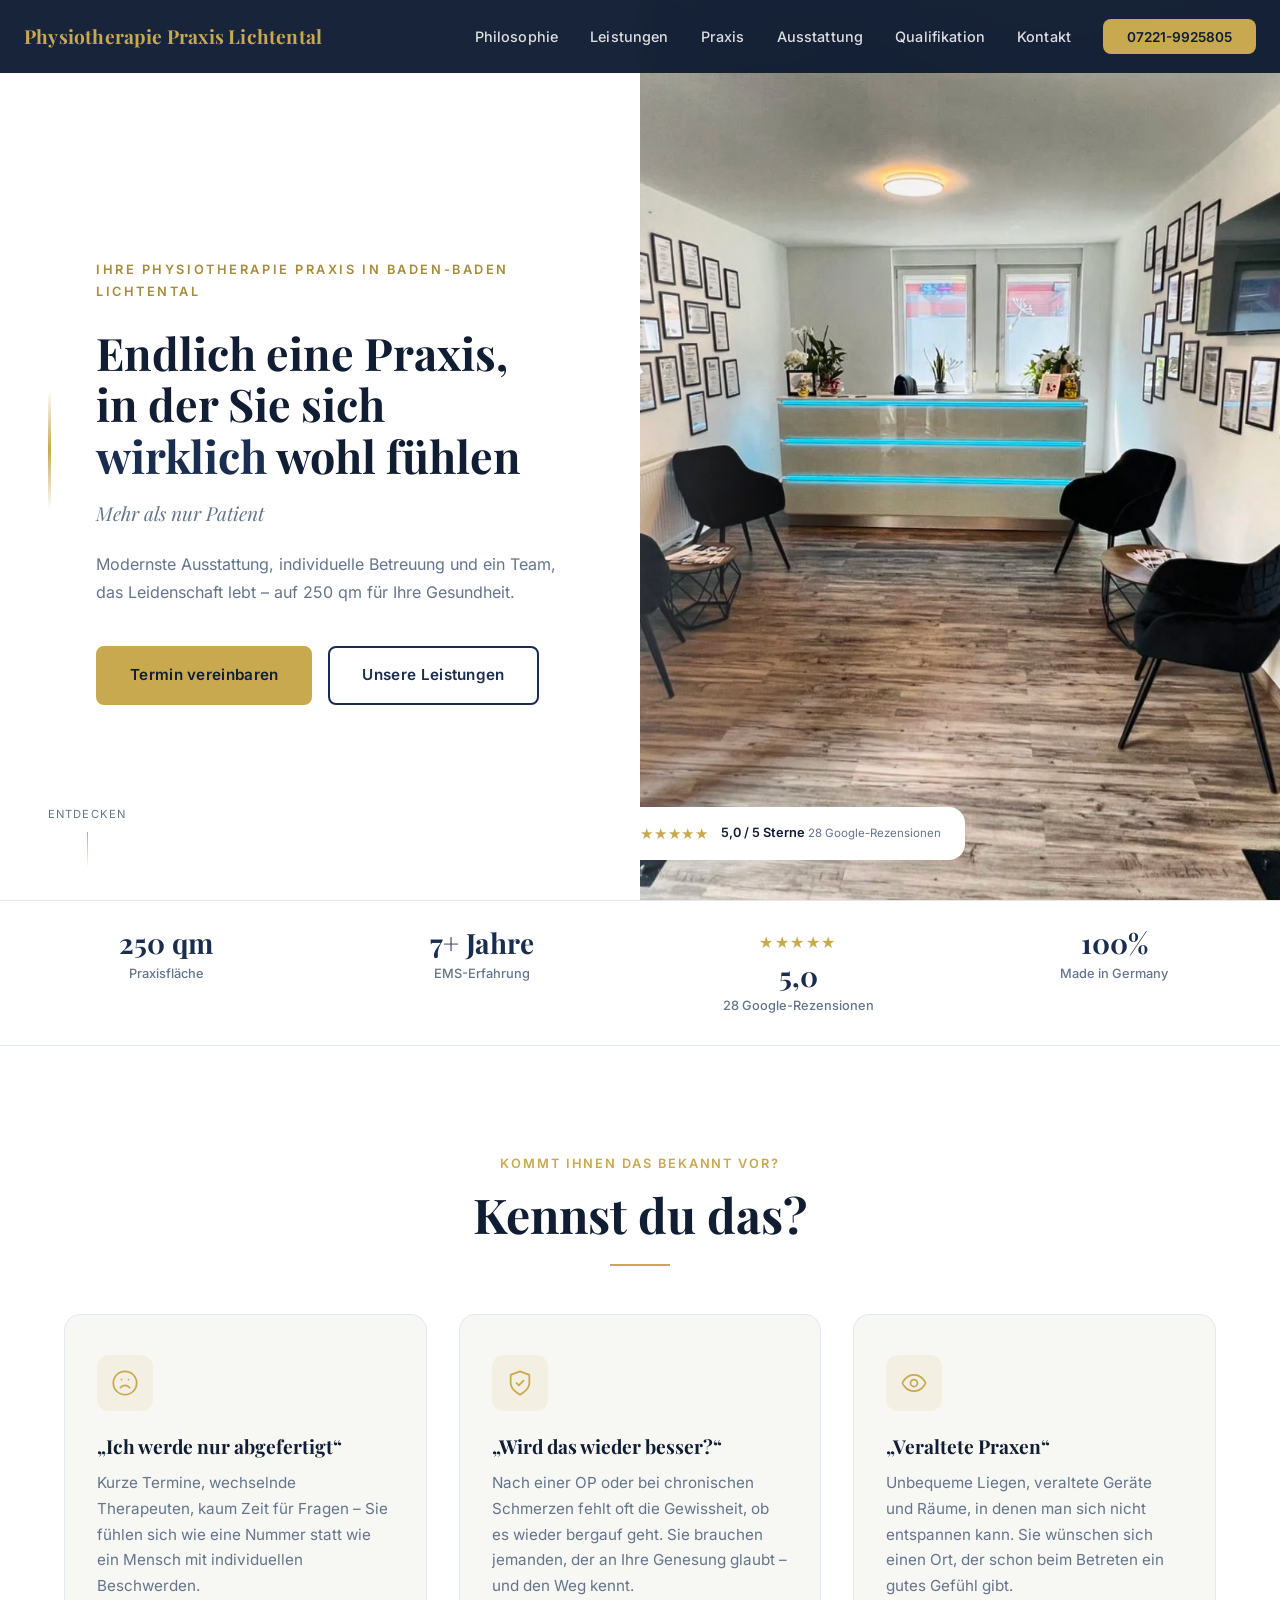
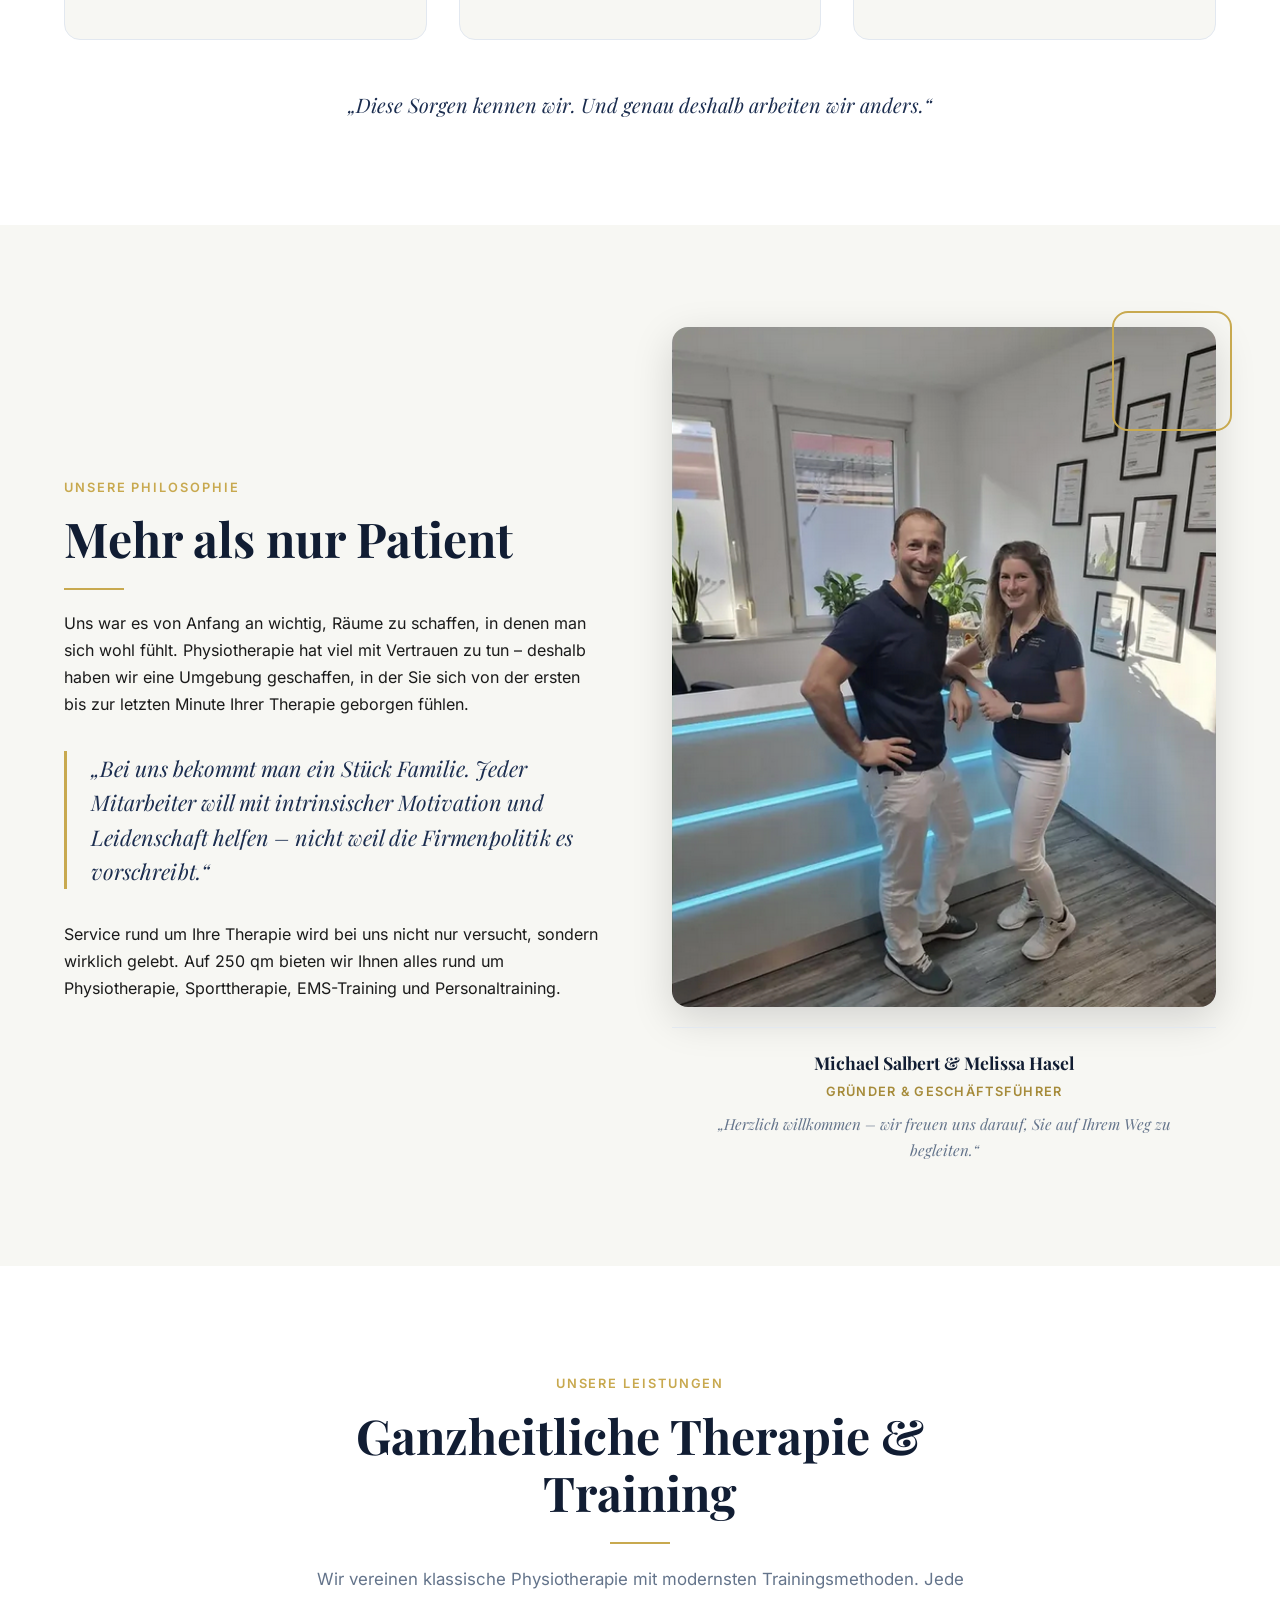
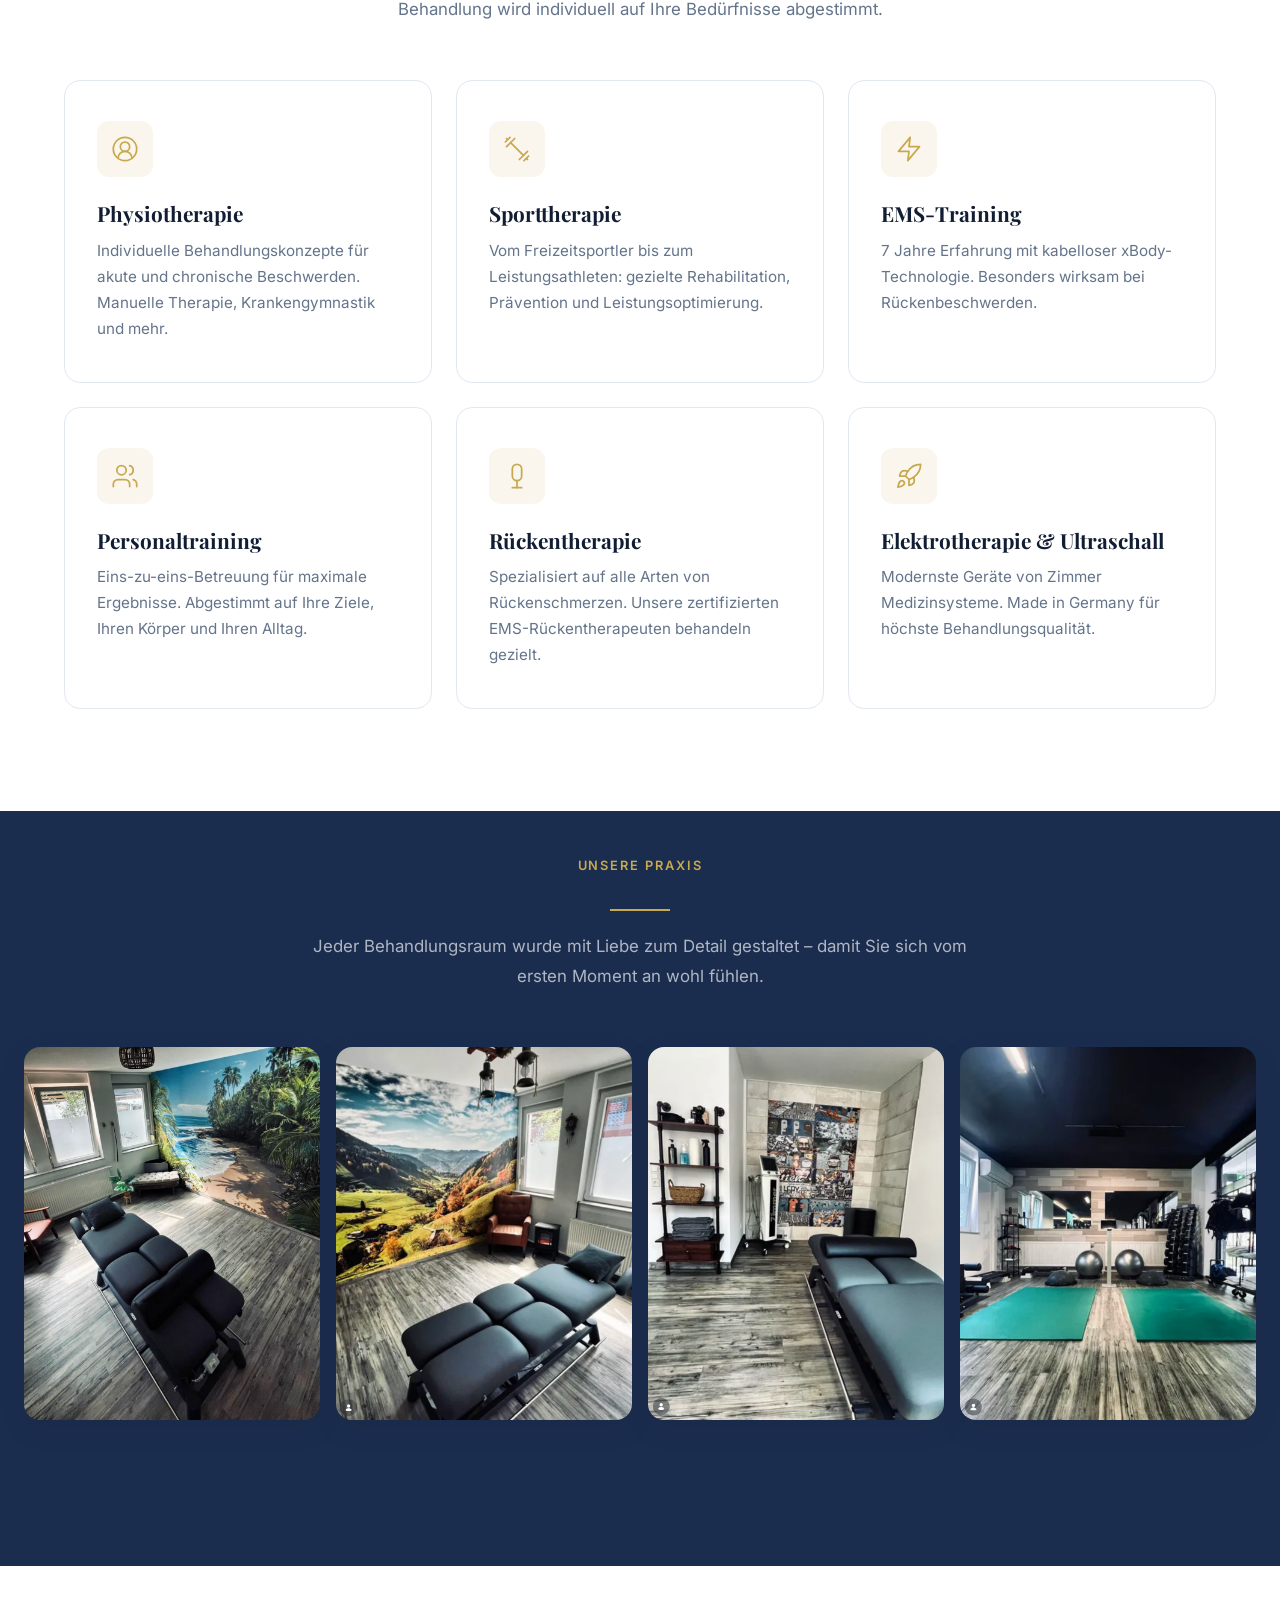
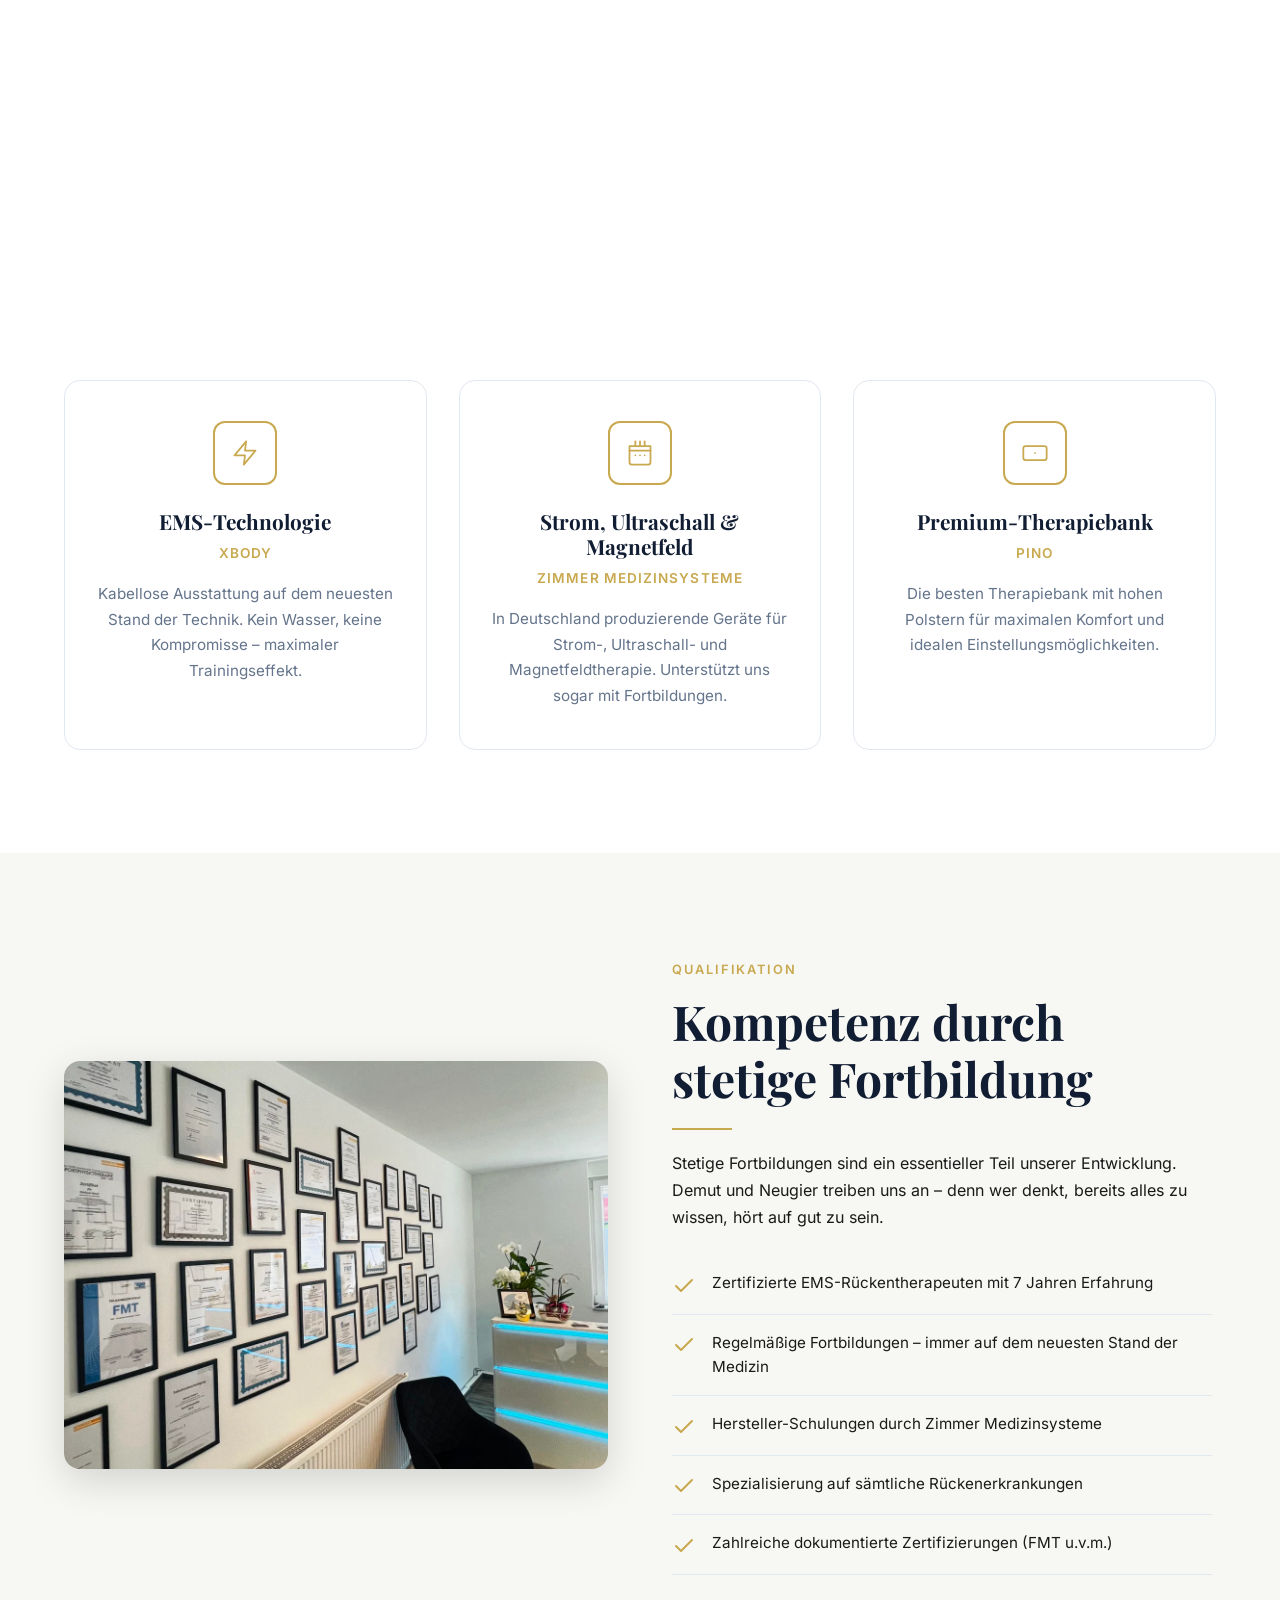
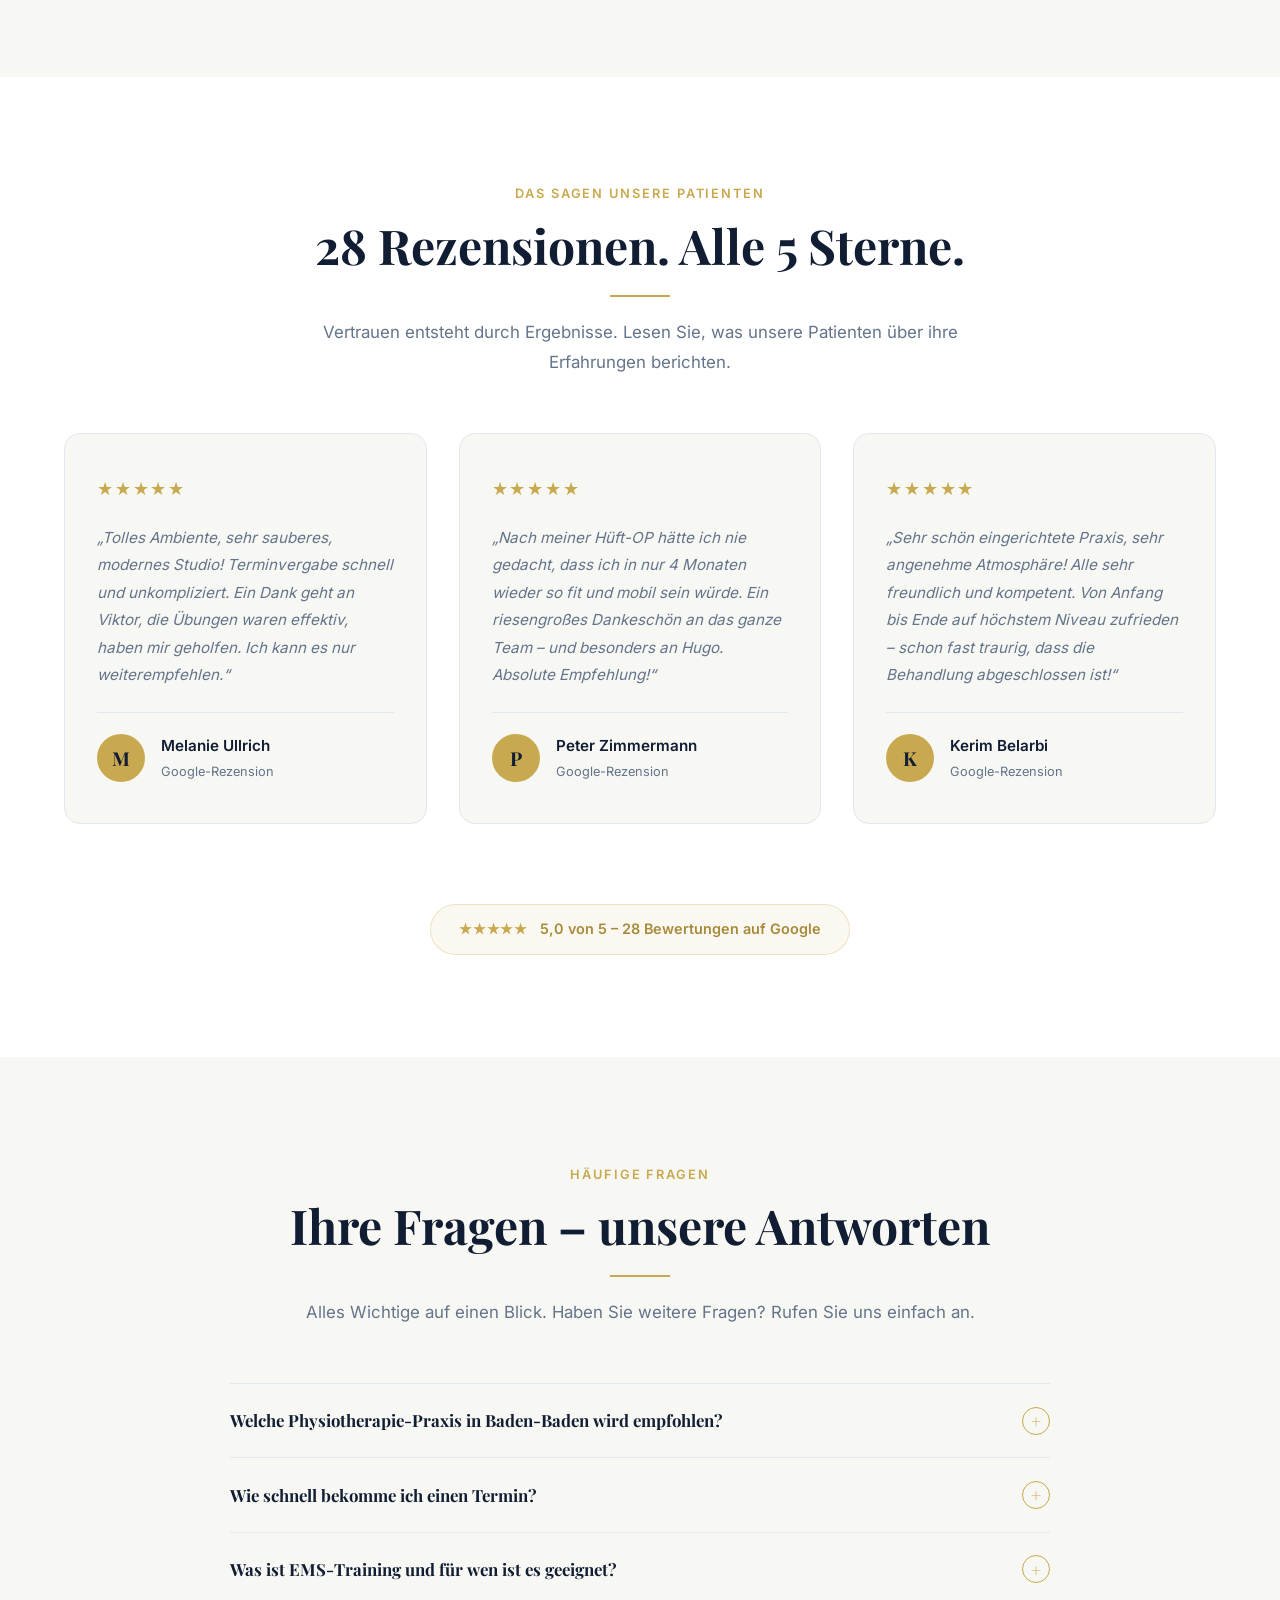
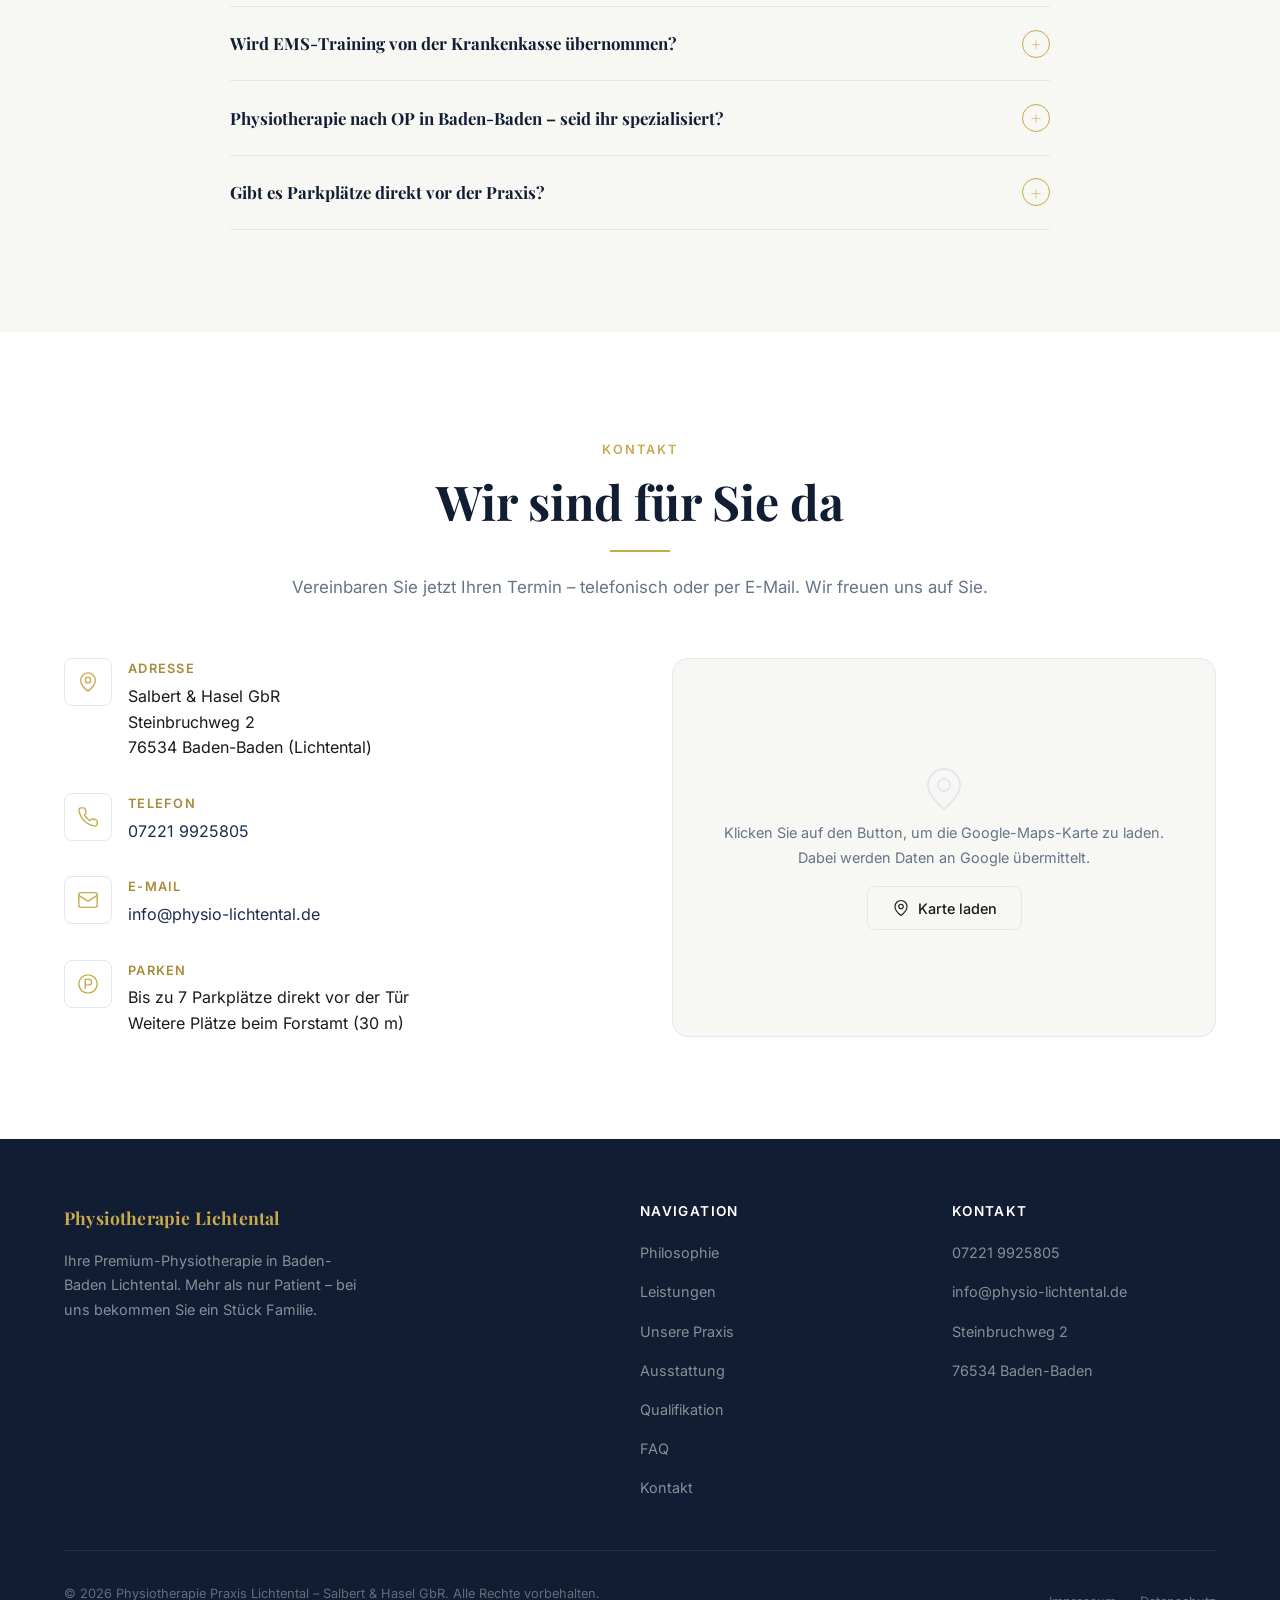
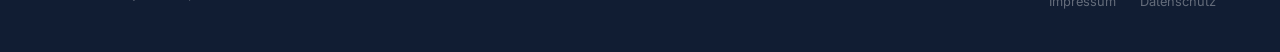
==== commit e2dc20e1: "Update header logo text to full brand name Co-Authored-By: Claude Sonnet 4.6 <noreply@anthropic.com>" ====
--- a/index.html
+++ b/index.html
@@ -147,7 +147,7 @@
   <header class="header" role="banner">
     <div class="header__inner">
       <a href="/" class="header__logo" aria-label="Physiotherapie Praxis Lichtental - Startseite">
-        Physiotherapie PraxisLichtental
+        Physiotherapie Praxis Lichtental
       </a>
 
       <button class="nav__toggle" aria-label="Navigation oeffnen" aria-expanded="false" aria-controls="main-nav">
@@ -164,7 +164,7 @@
           <li><a href="#ausstattung" class="nav__link">Ausstattung</a></li>
           <li><a href="#qualifikation" class="nav__link">Qualifikation</a></li>
           <li><a href="#kontakt" class="nav__link">Kontakt</a></li>
-          <li><a href="tel:+4972219925805" class="nav__cta">07221 9925805</a></li>
+          <li><a href="tel:+4972219925805" class="nav__cta">07221-9925805</a></li>
         </ul>
       </nav>
     </div>
@@ -180,7 +180,7 @@
 
       <!-- Linke Seite: Text -->
       <div class="hero__left">
-        <span class="hero__subheadline">Ihre Physiotherapie in Baden-Baden Lichtental</span>
+        <span class="hero__subheadline">Ihre Physiotherapie Praxis in Baden-Baden Lichtental</span>
         <h1 id="hero-heading" class="hero__title">
           Endlich eine Praxis,<br>in der Sie sich<br><em>wirklich</em> wohl f&uuml;hlen
         </h1>
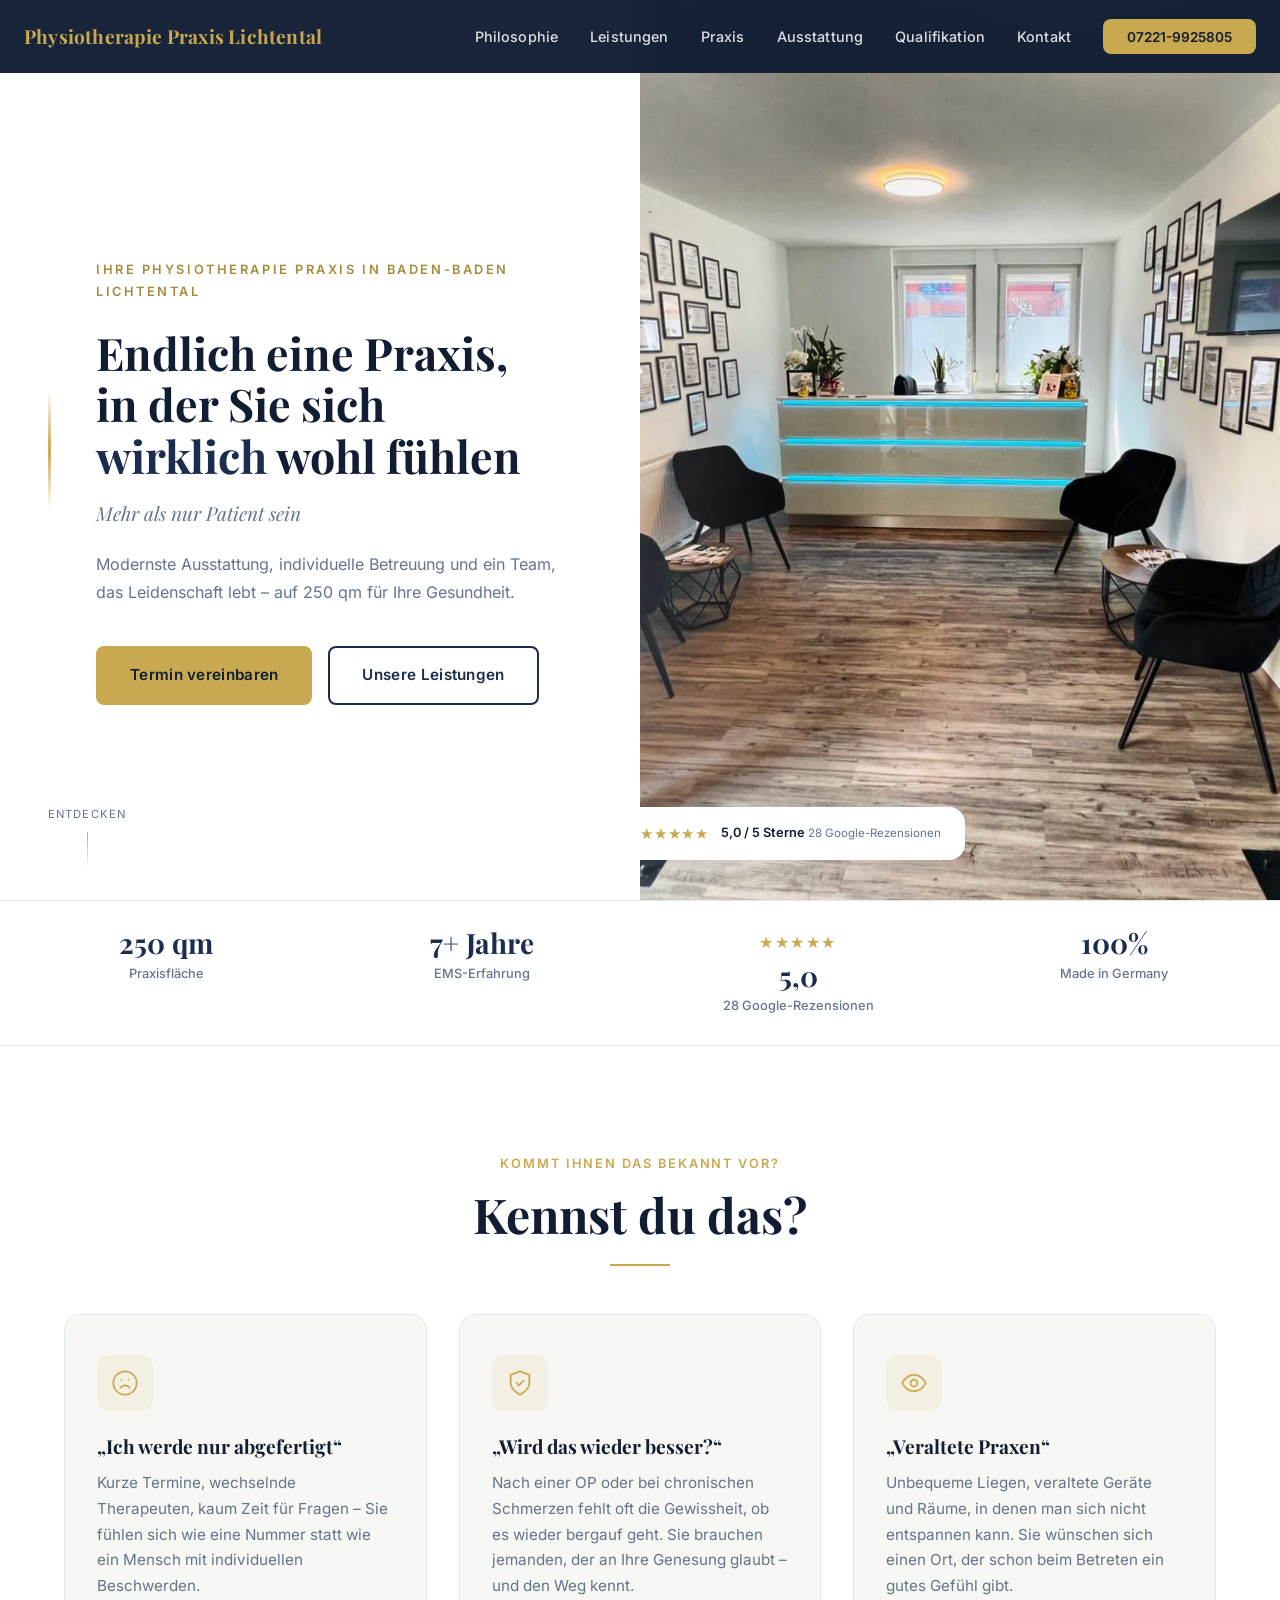
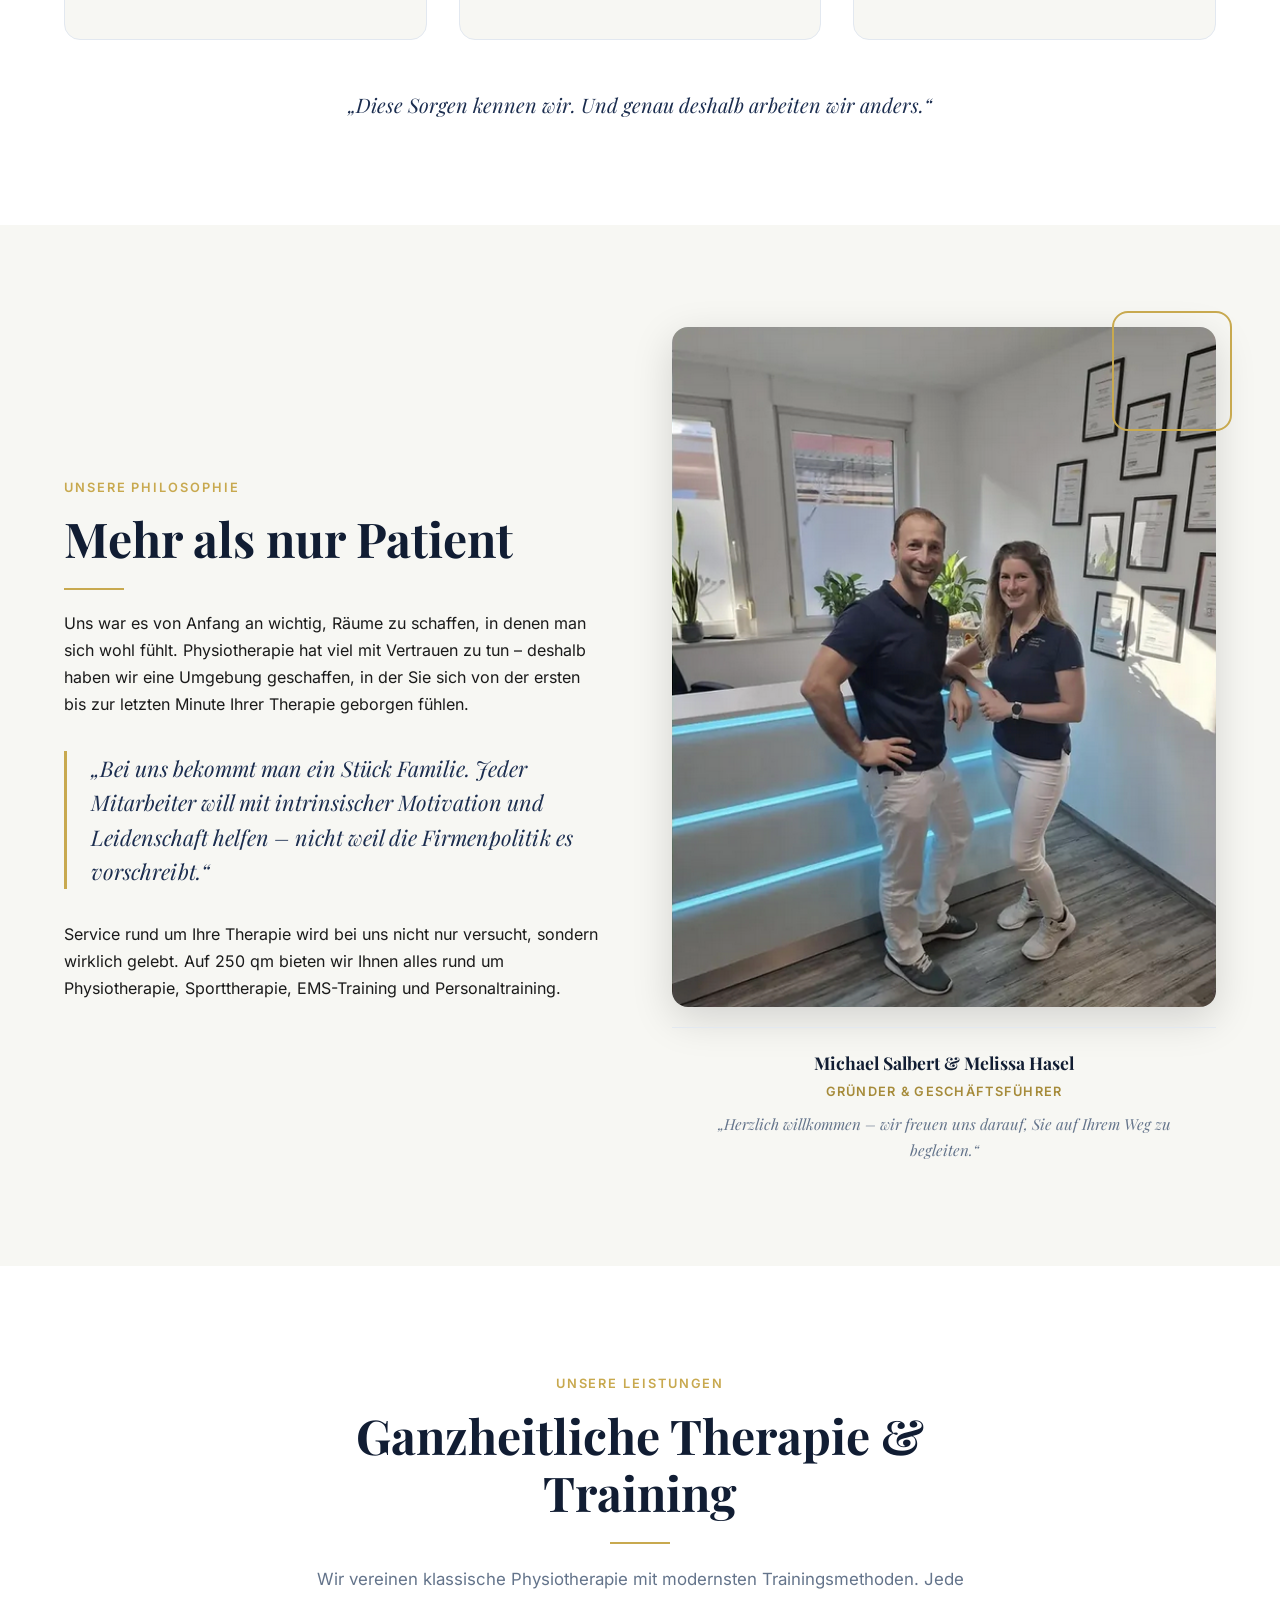
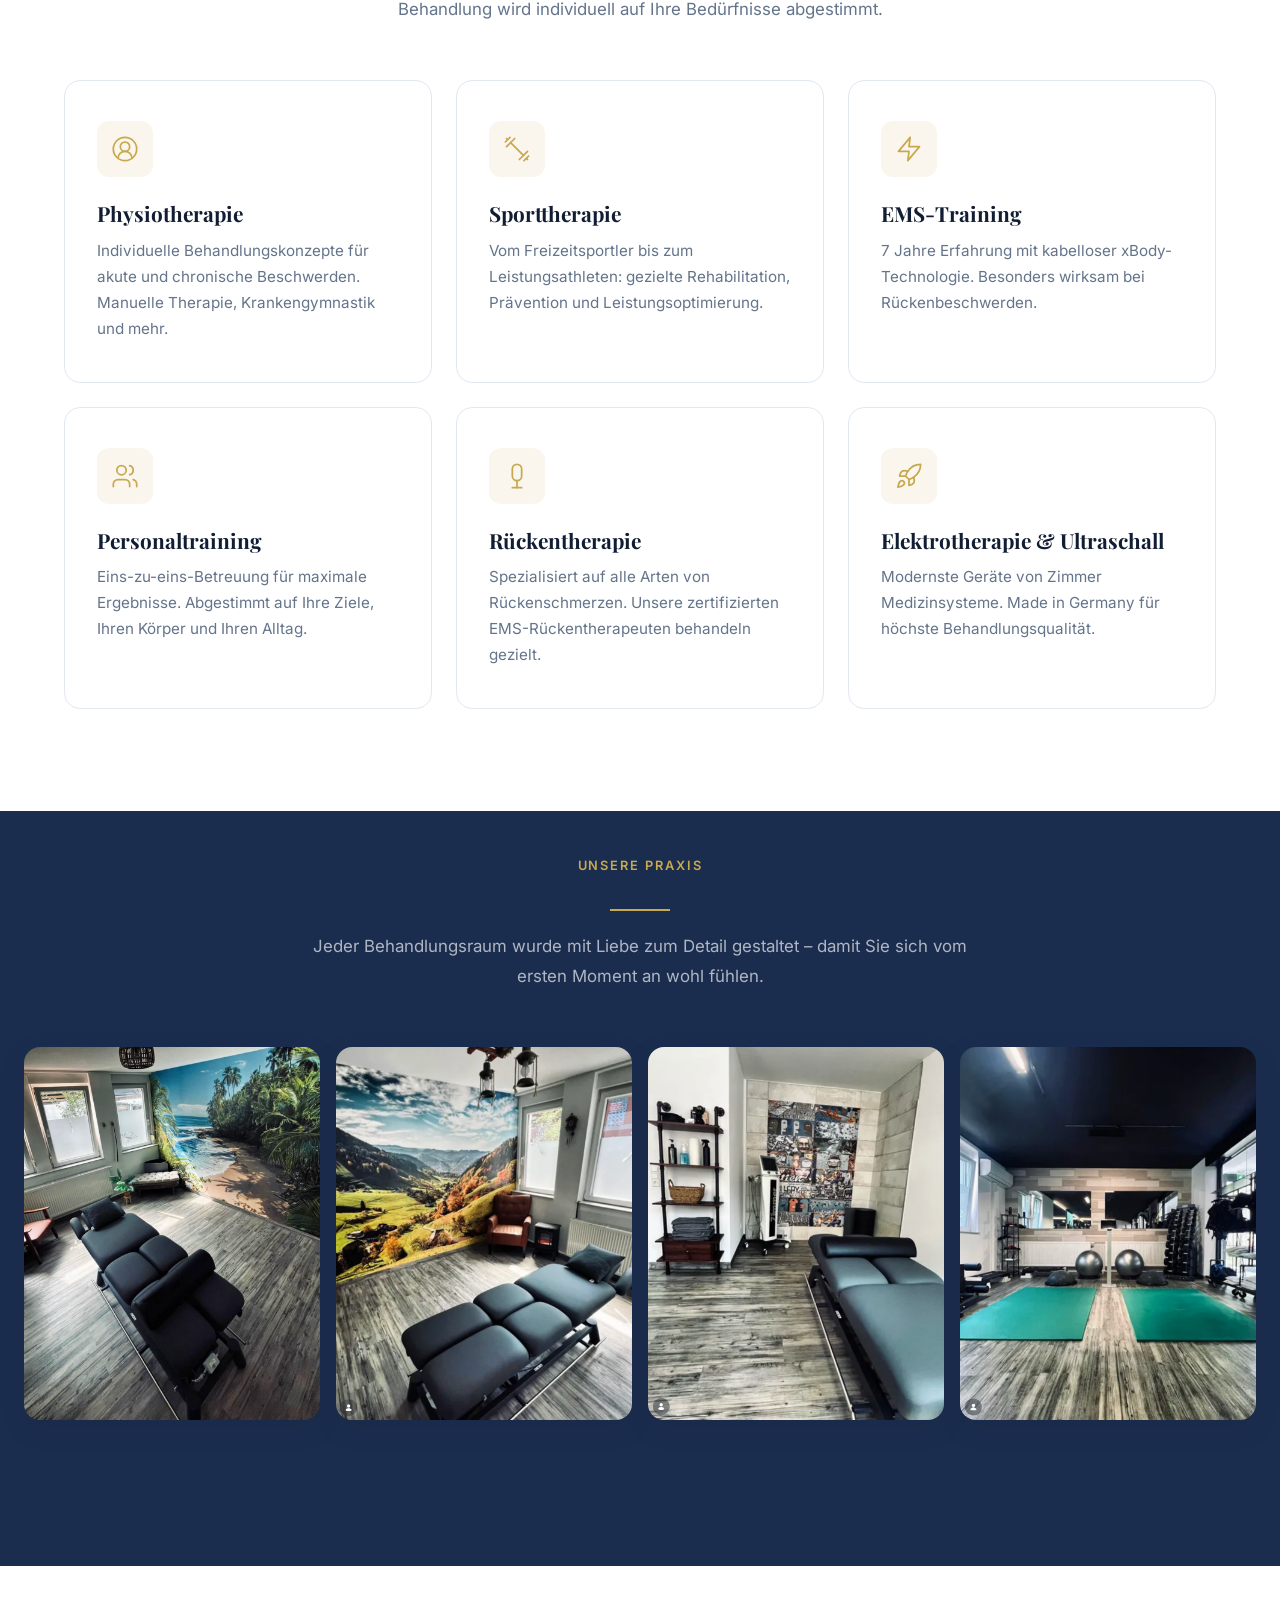
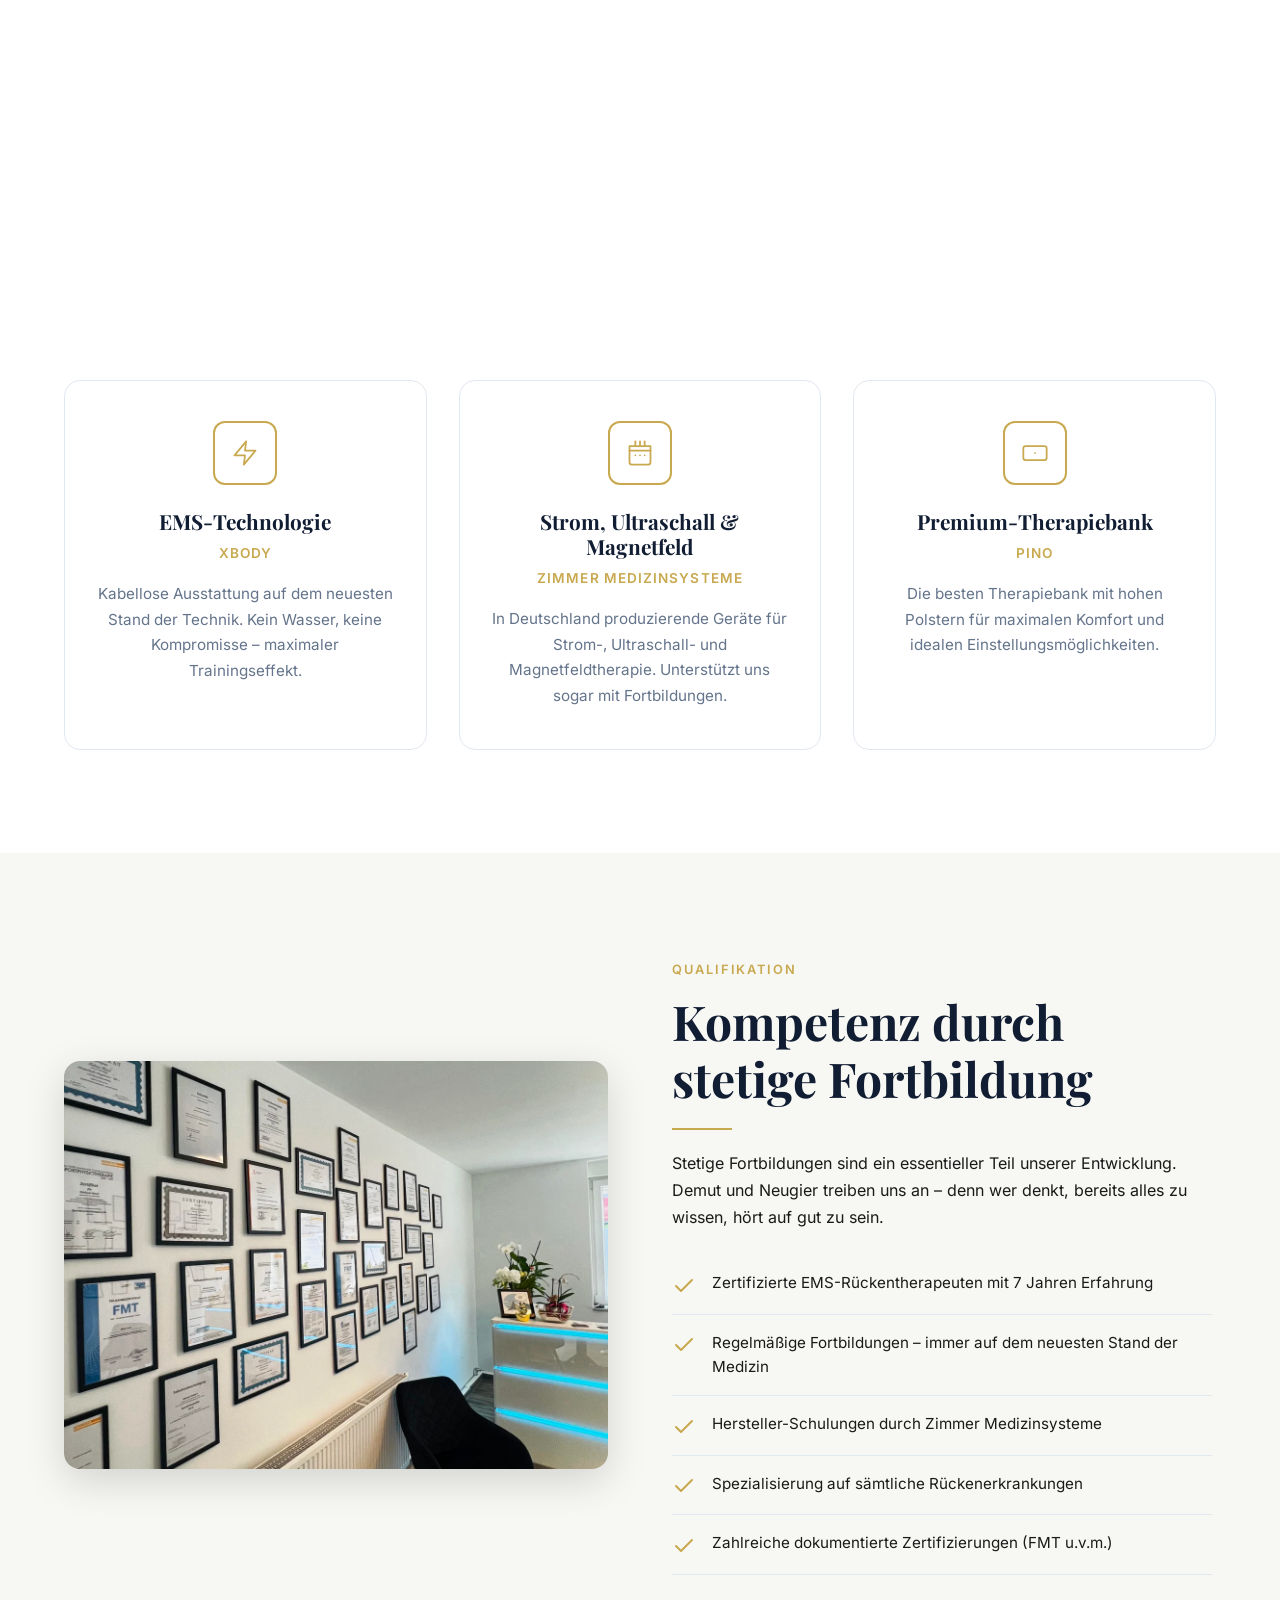
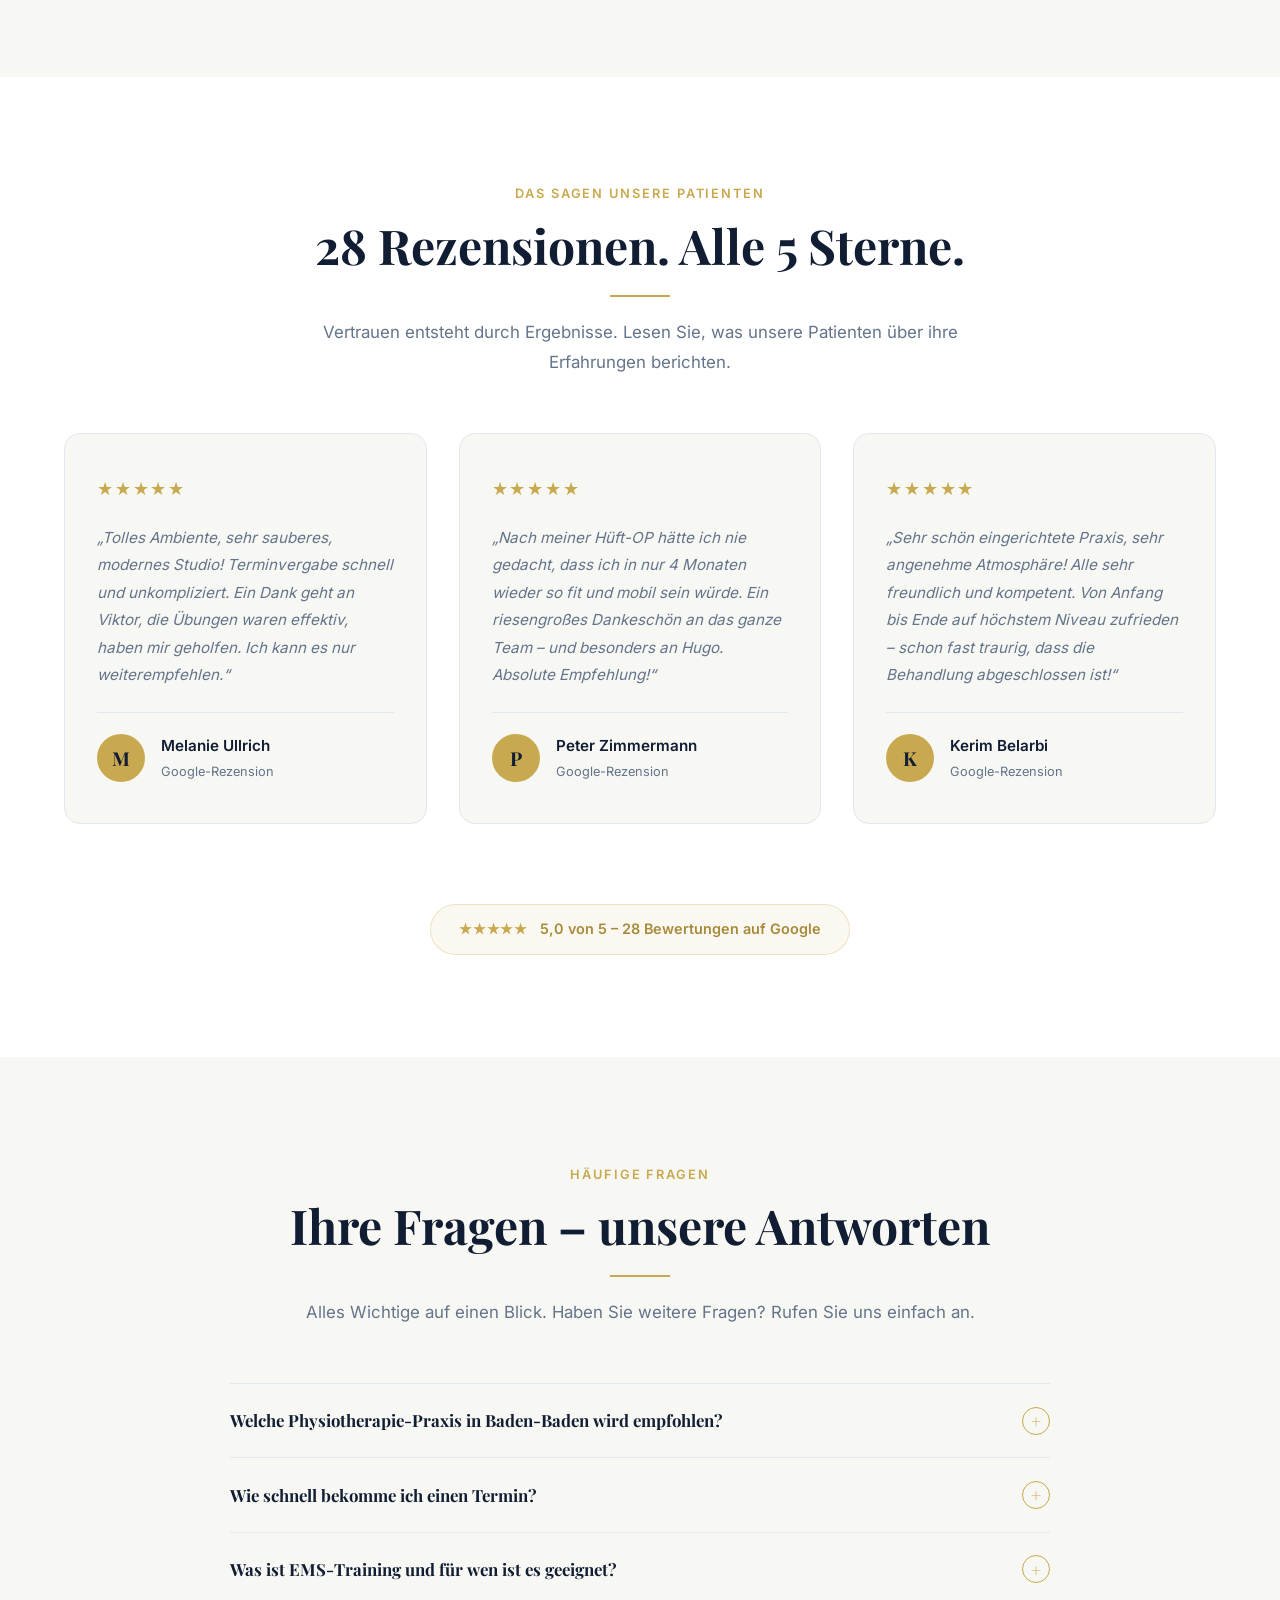
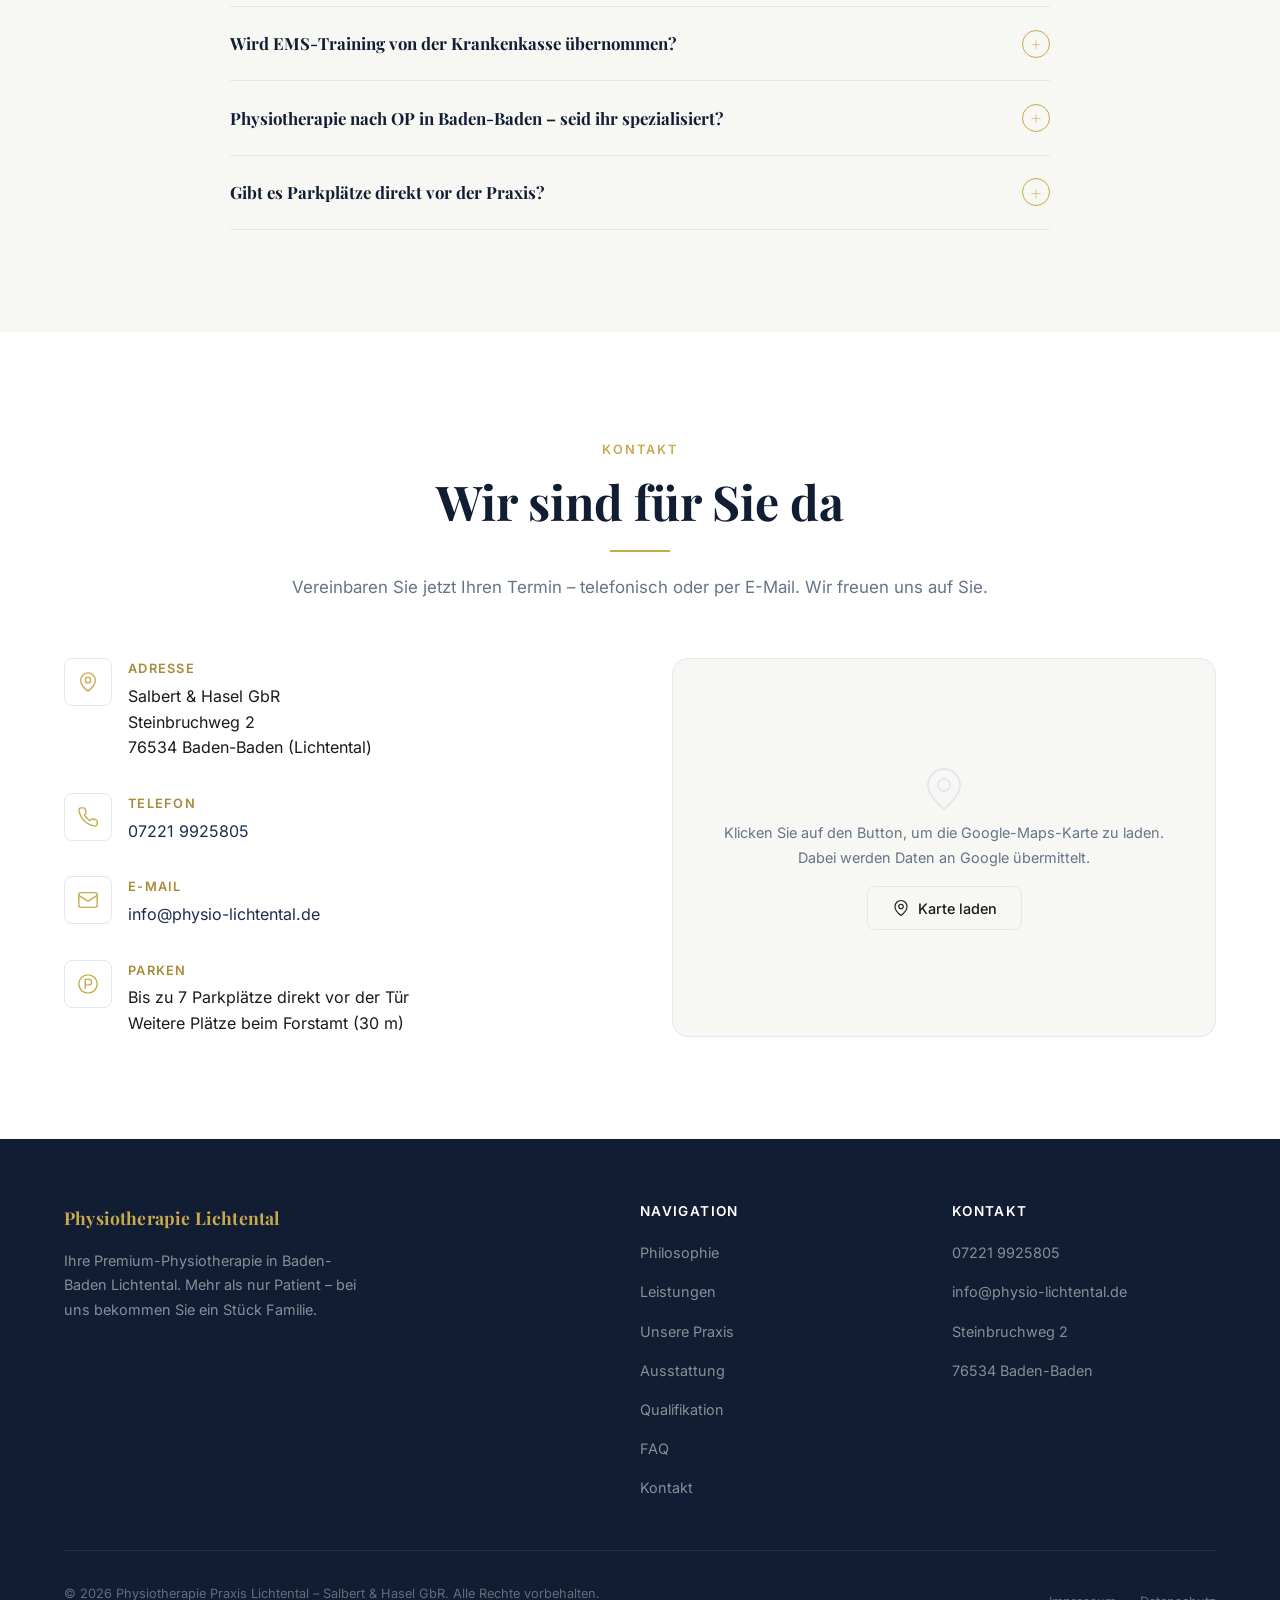
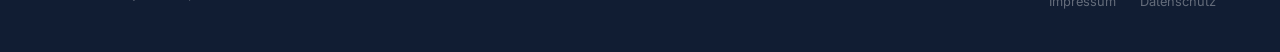
==== commit 9e5e27a7: "Änderungen" ====
--- a/index.html
+++ b/index.html
@@ -184,7 +184,7 @@
         <h1 id="hero-heading" class="hero__title">
           Endlich eine Praxis,<br>in der Sie sich<br><em>wirklich</em> wohl f&uuml;hlen
         </h1>
-        <p class="hero__tagline">Mehr als nur Patient</p>
+        <p class="hero__tagline">Mehr als nur Patient sein</p>
         <p class="hero__text">Modernste Ausstattung, individuelle Betreuung und ein Team, das Leidenschaft lebt &ndash; auf 250&nbsp;qm f&uuml;r Ihre Gesundheit.</p>
         <div class="hero__actions">
           <a href="tel:+4972219925805" class="btn btn--primary">Termin vereinbaren</a>
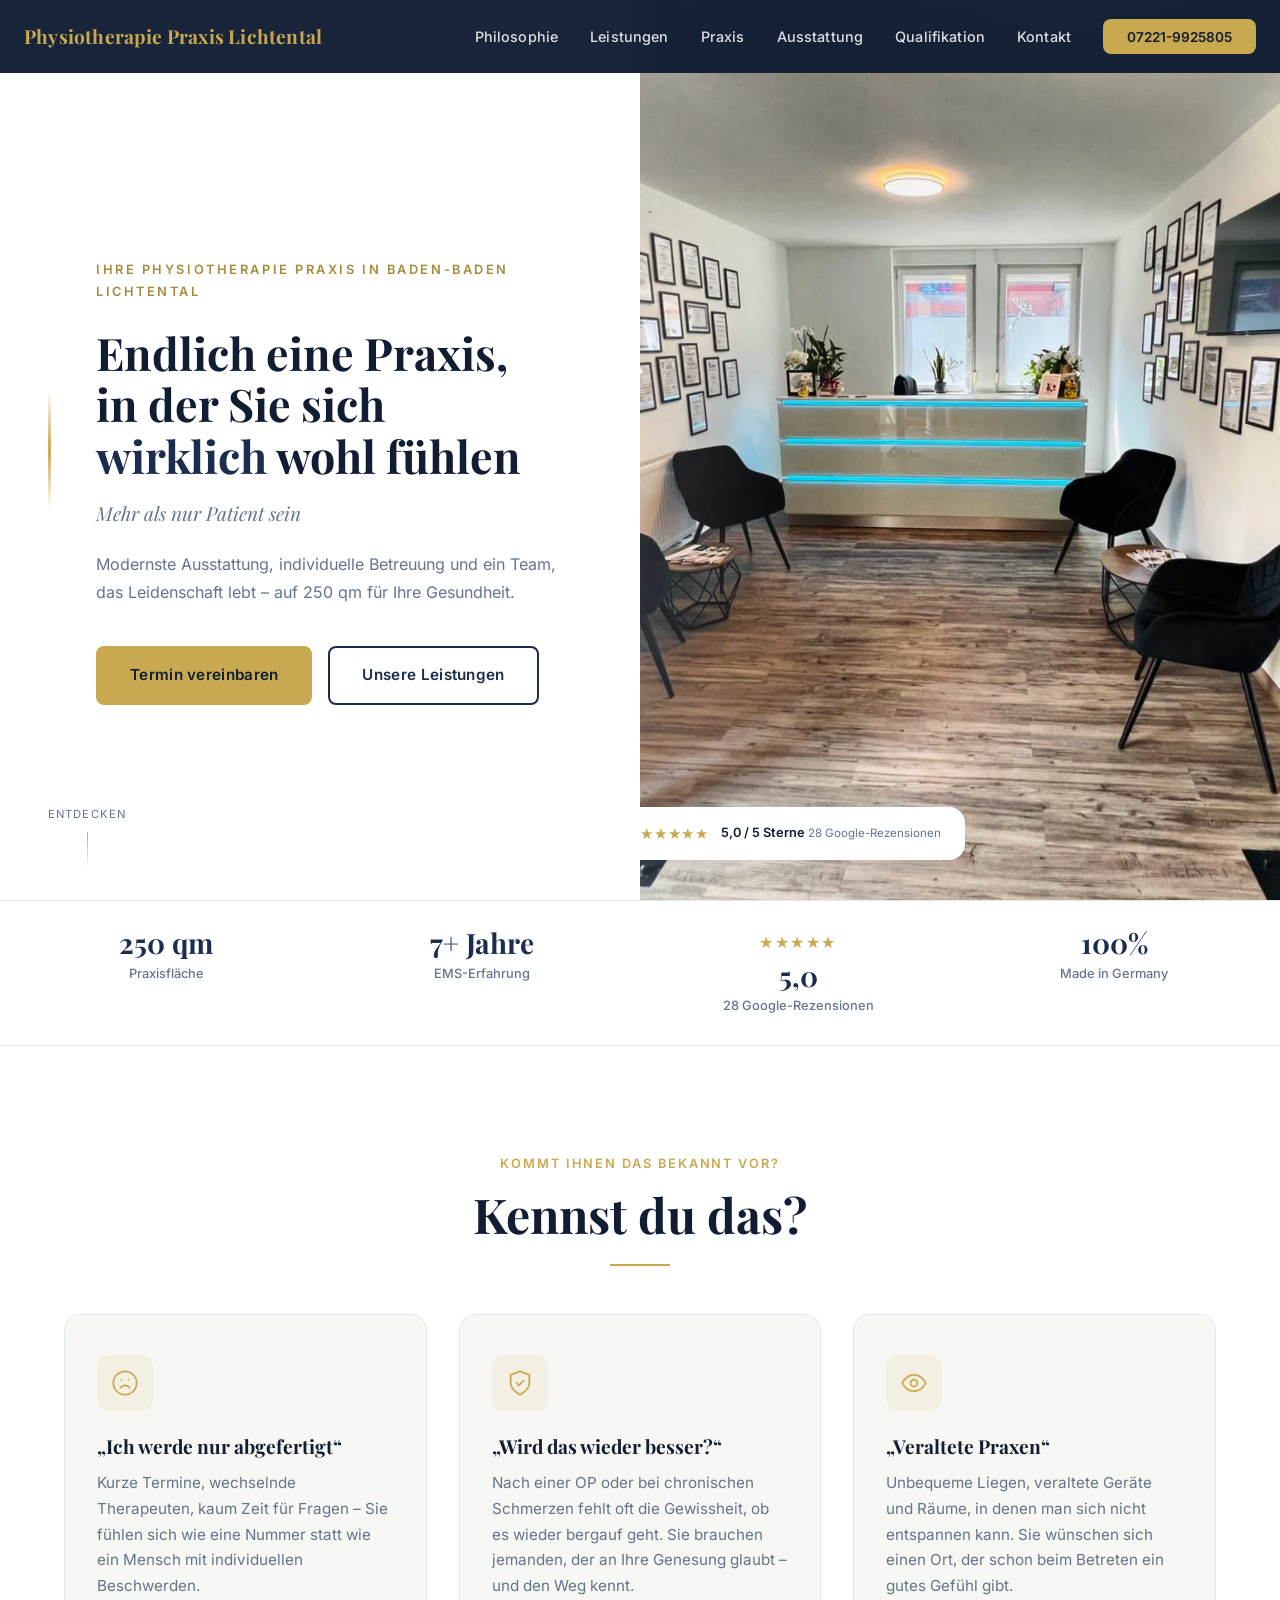
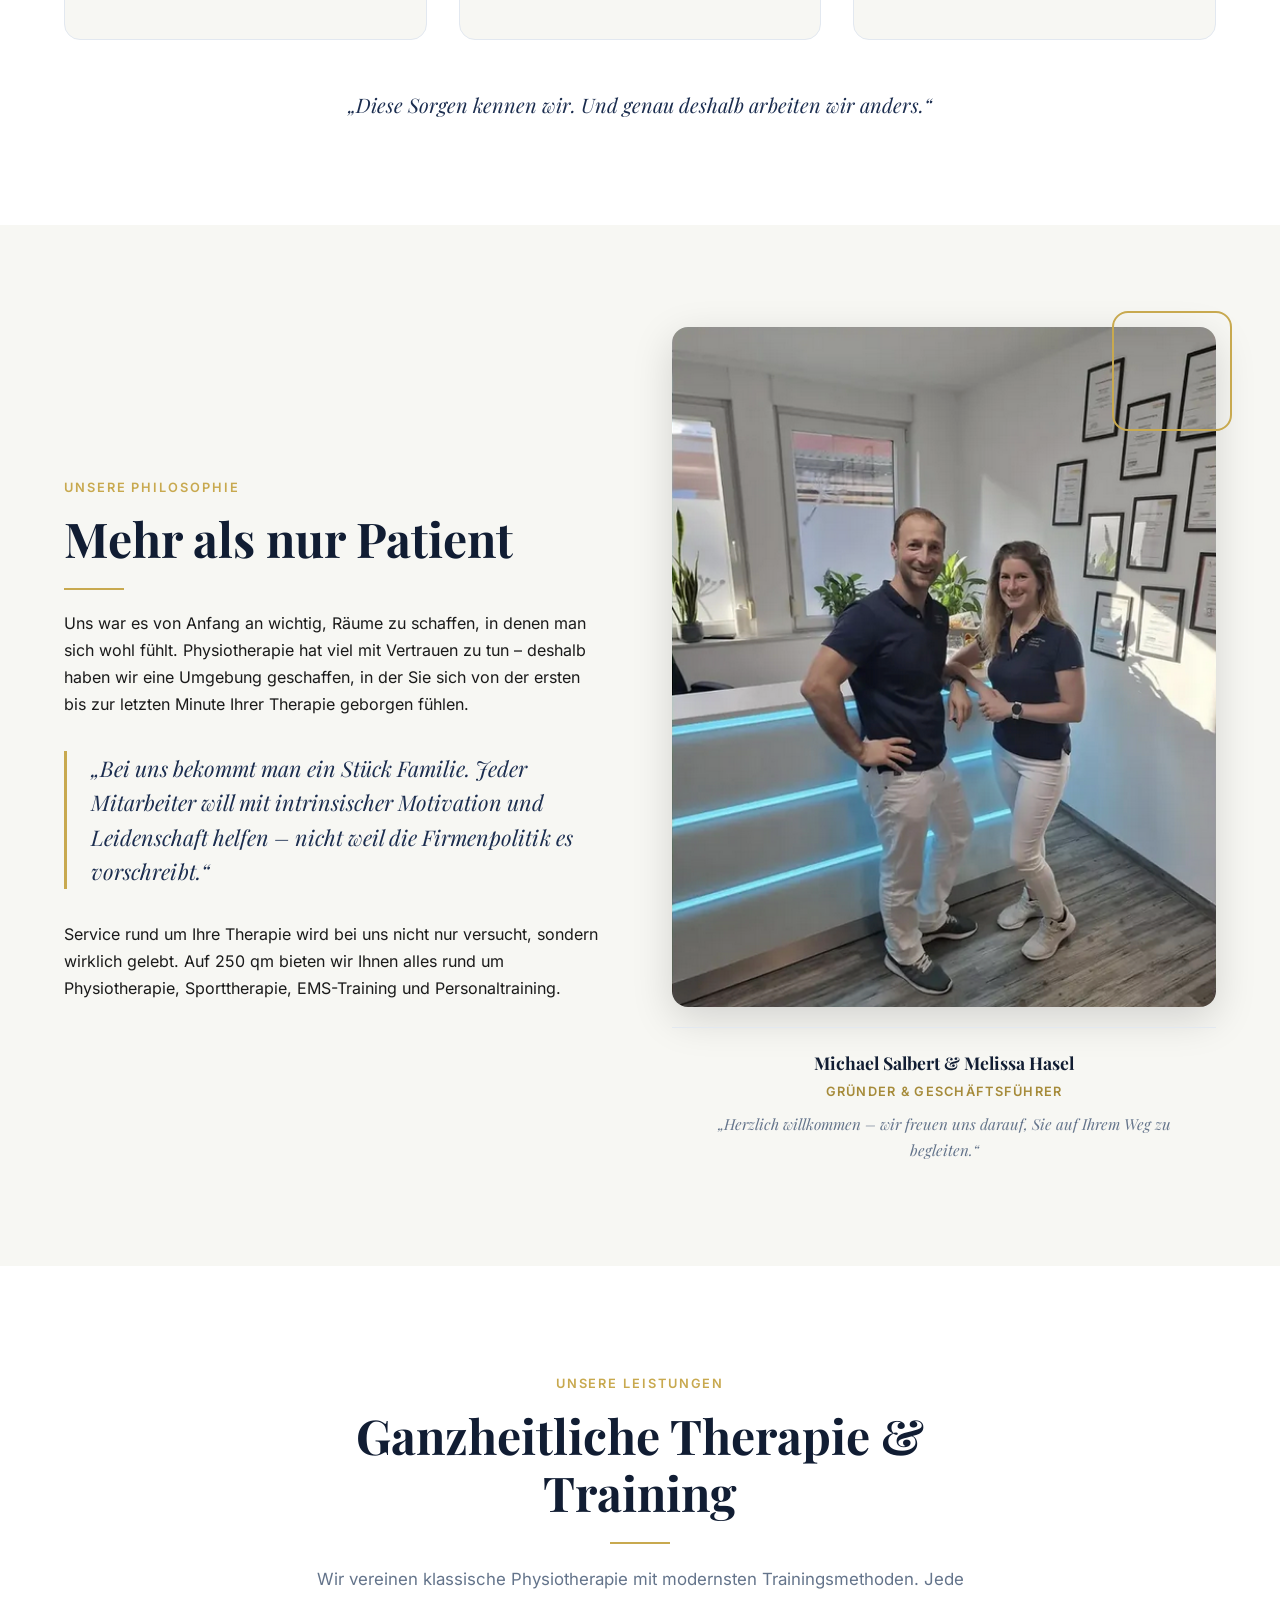
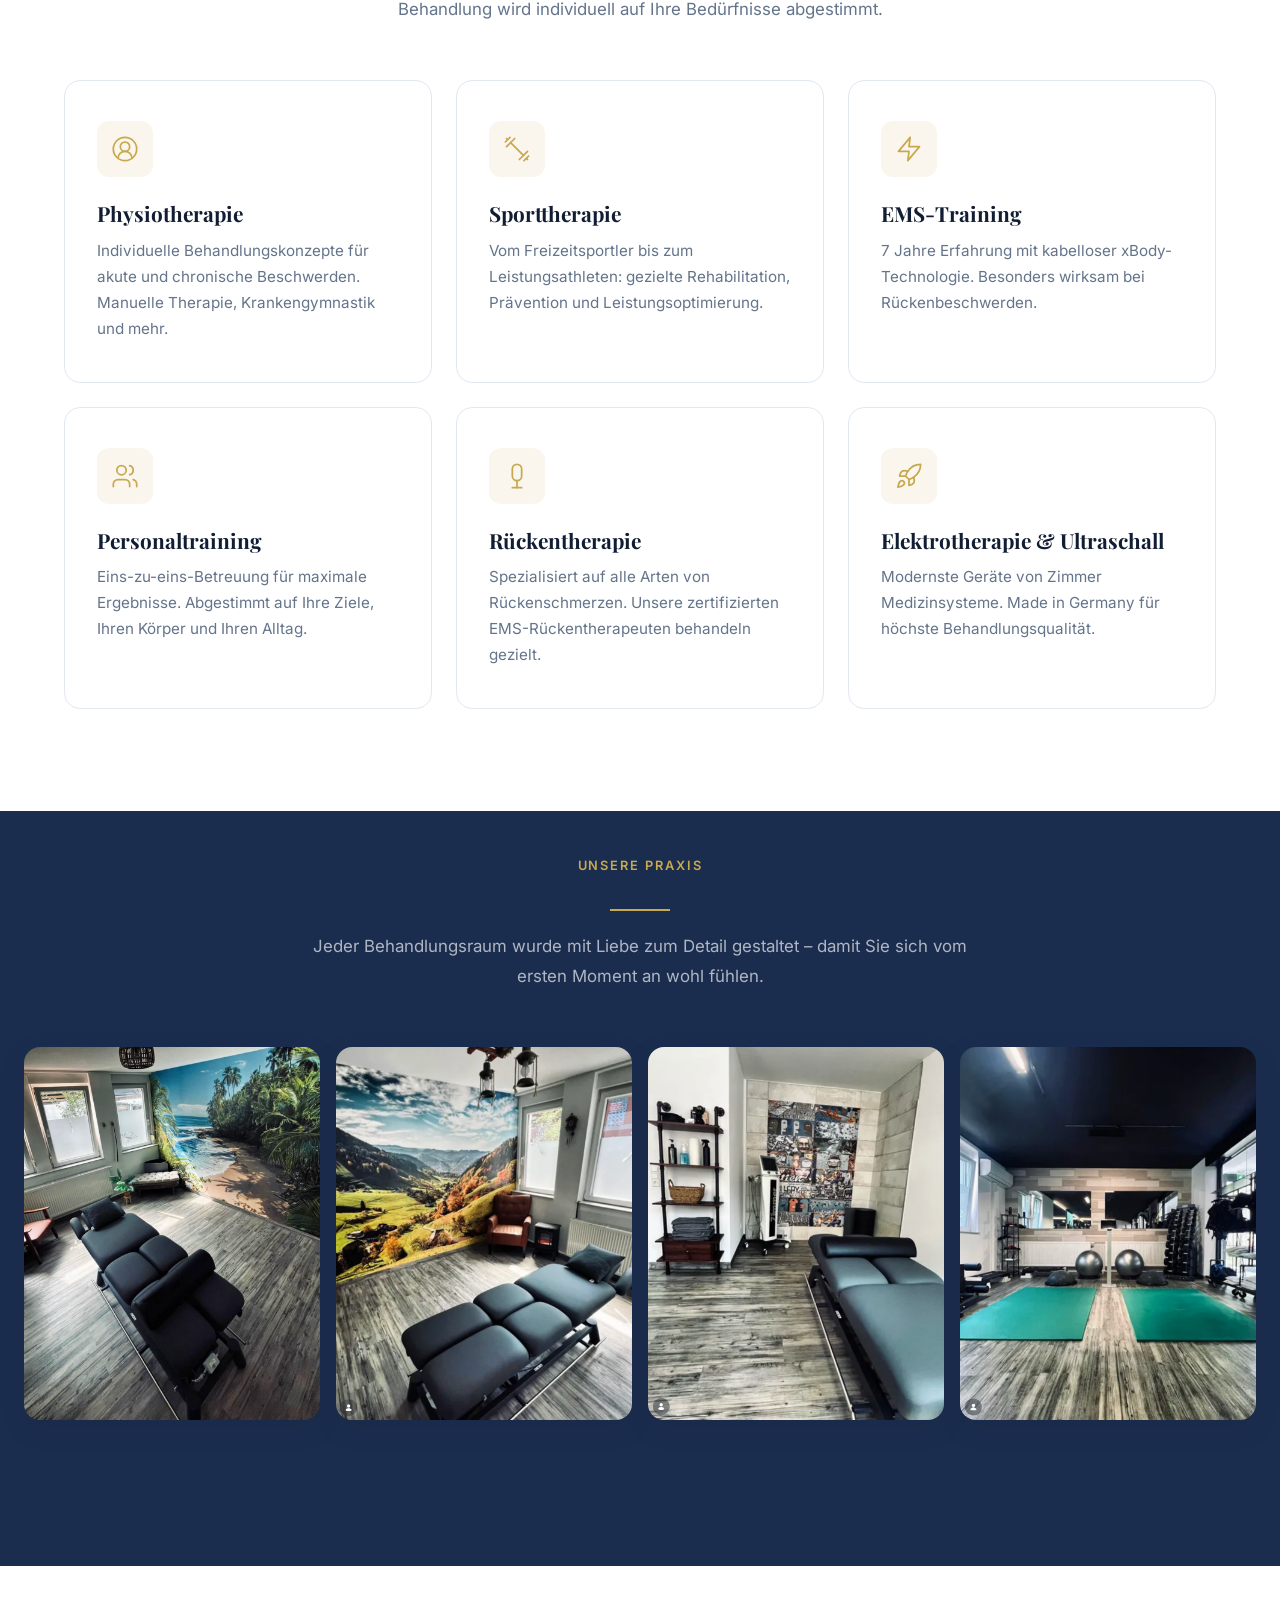
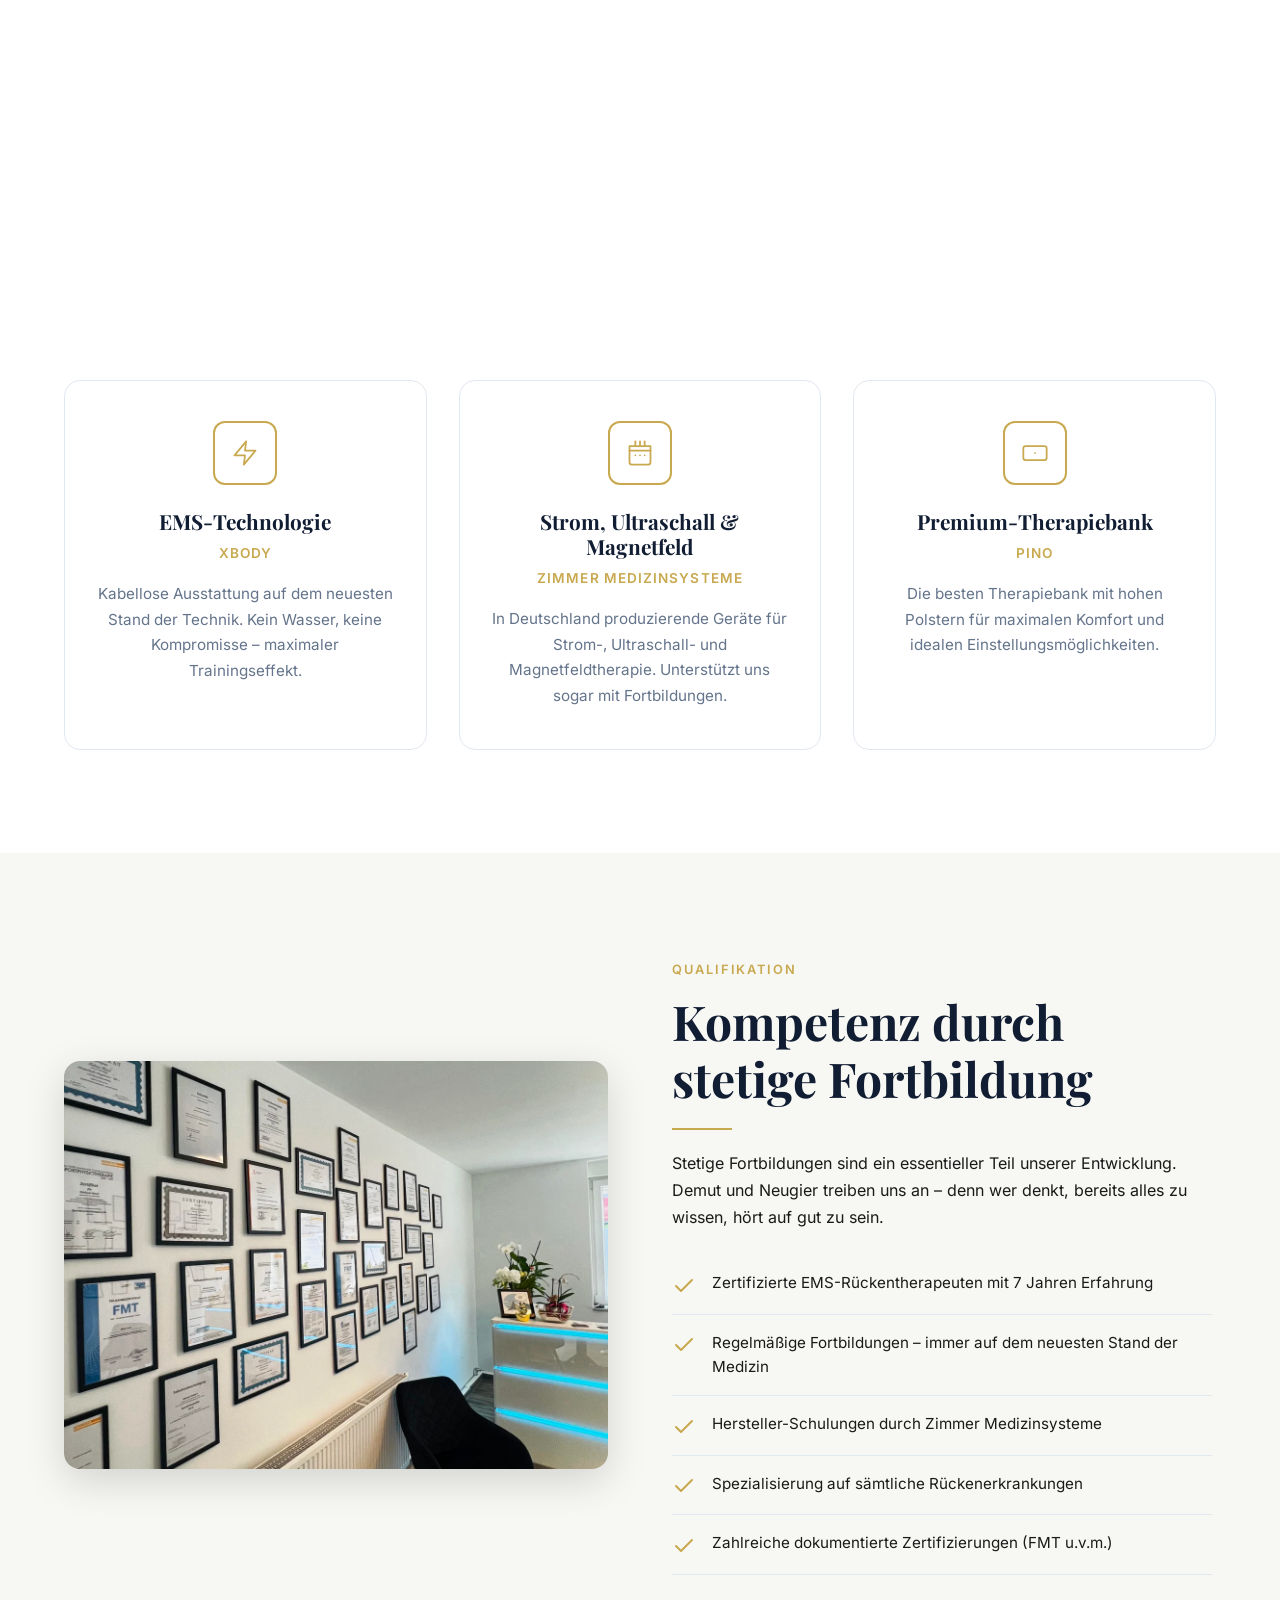
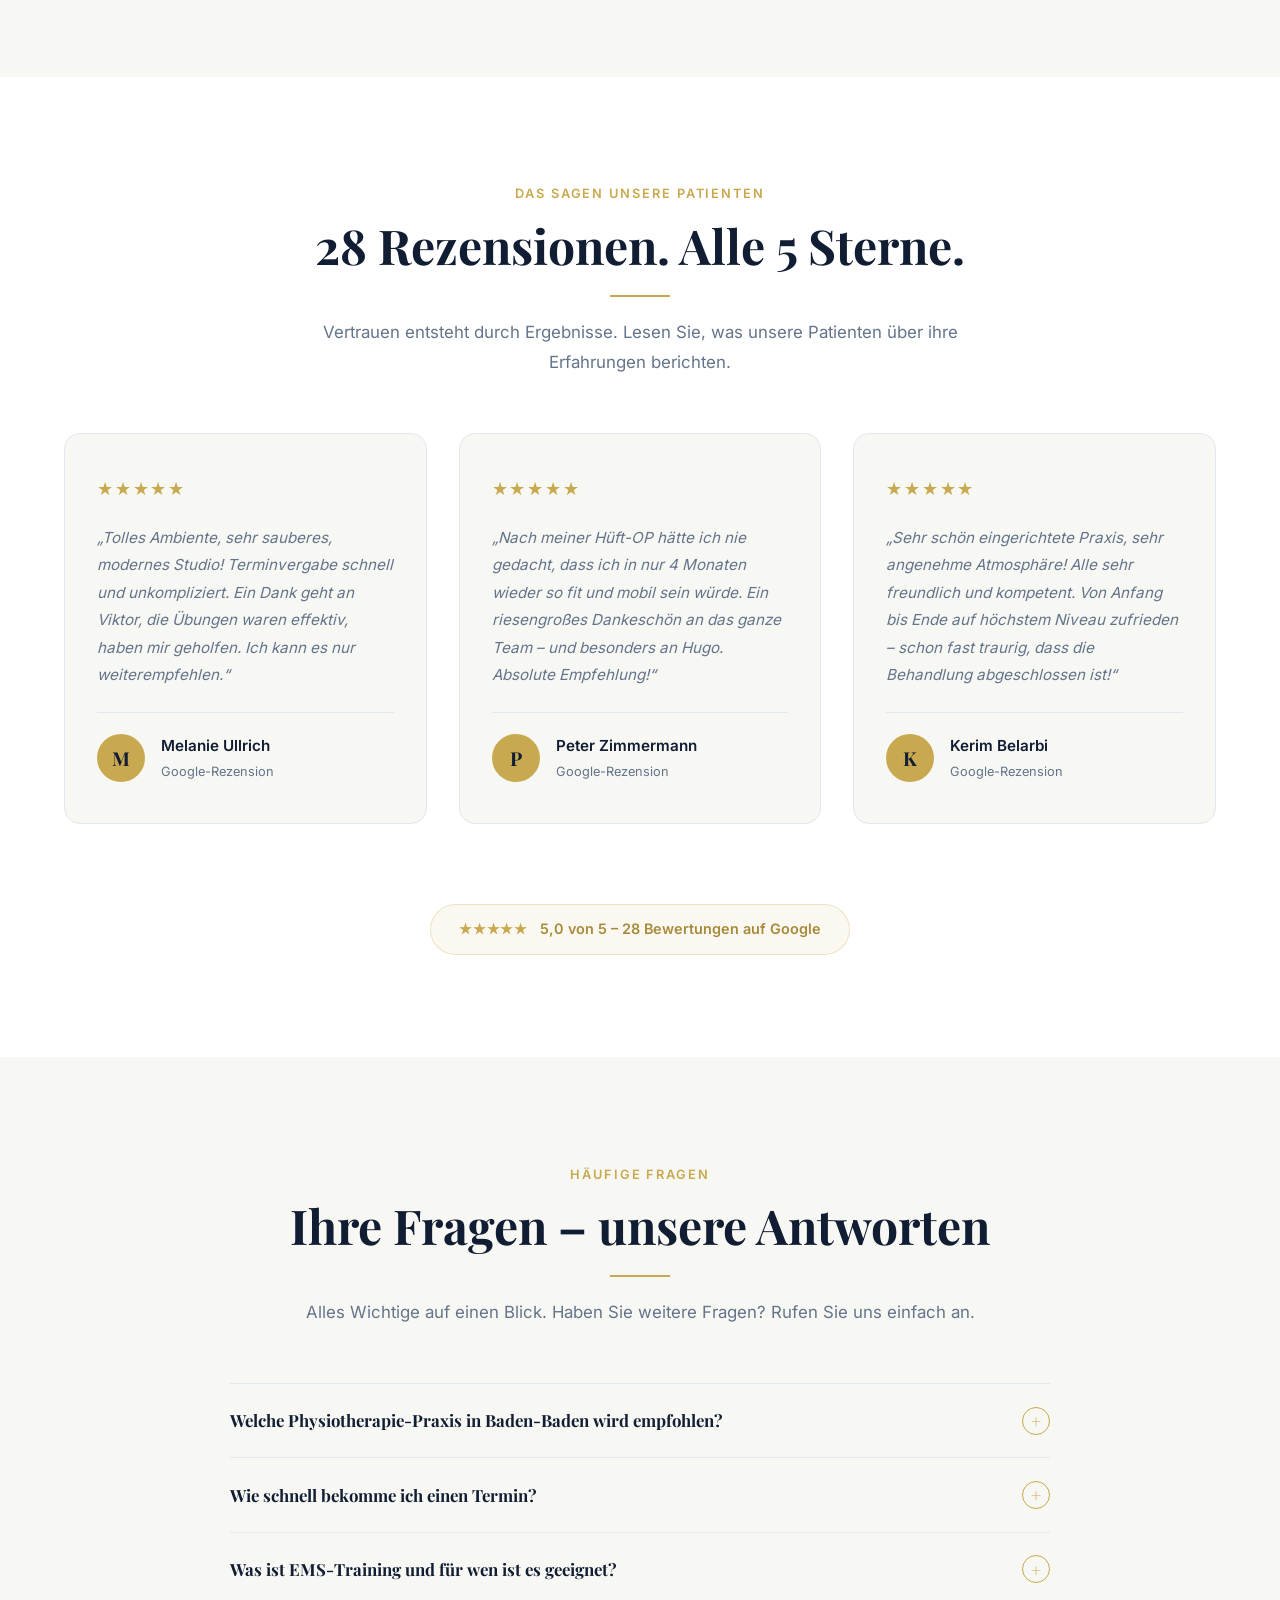
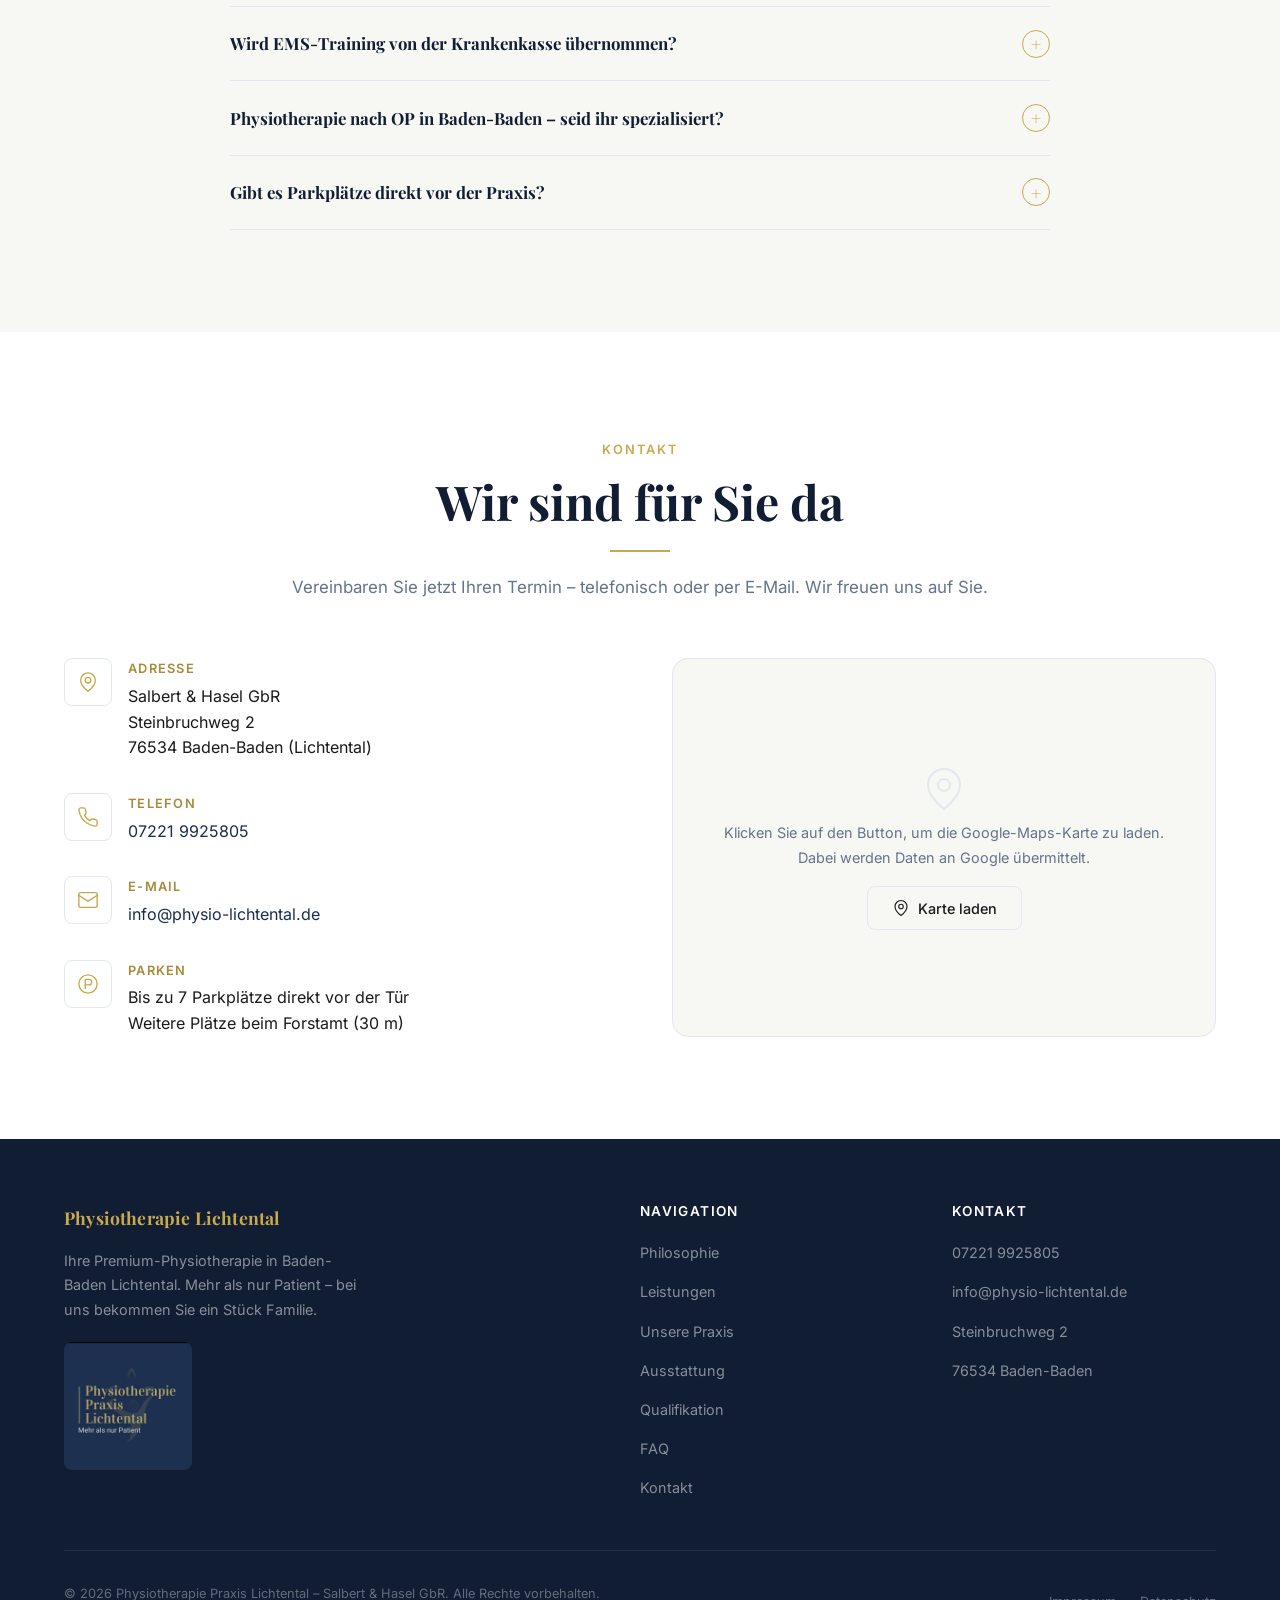
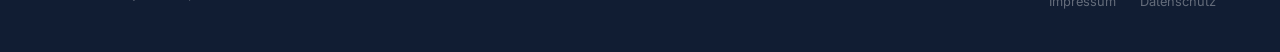
==== commit 2d837883: "logo größer" ====
--- a/index.html
+++ b/index.html
@@ -716,6 +716,7 @@
             Physiotherapie Lichtental
           </a>
           <p class="footer__description">Ihre Premium-Physiotherapie in Baden-Baden Lichtental. Mehr als nur Patient &ndash; bei uns bekommen Sie ein St&uuml;ck Familie.</p>
+          <img src="/Bilder/logo-ptl.jpg" alt="Logo Physiotherapie Praxis Lichtental" width="128" height="128" loading="lazy" style="border-radius: var(--radius-sm); margin-top: 1.25rem; opacity: 0.85;">
         </div>
         <div>
           <h3 class="footer__heading">Navigation</h3>
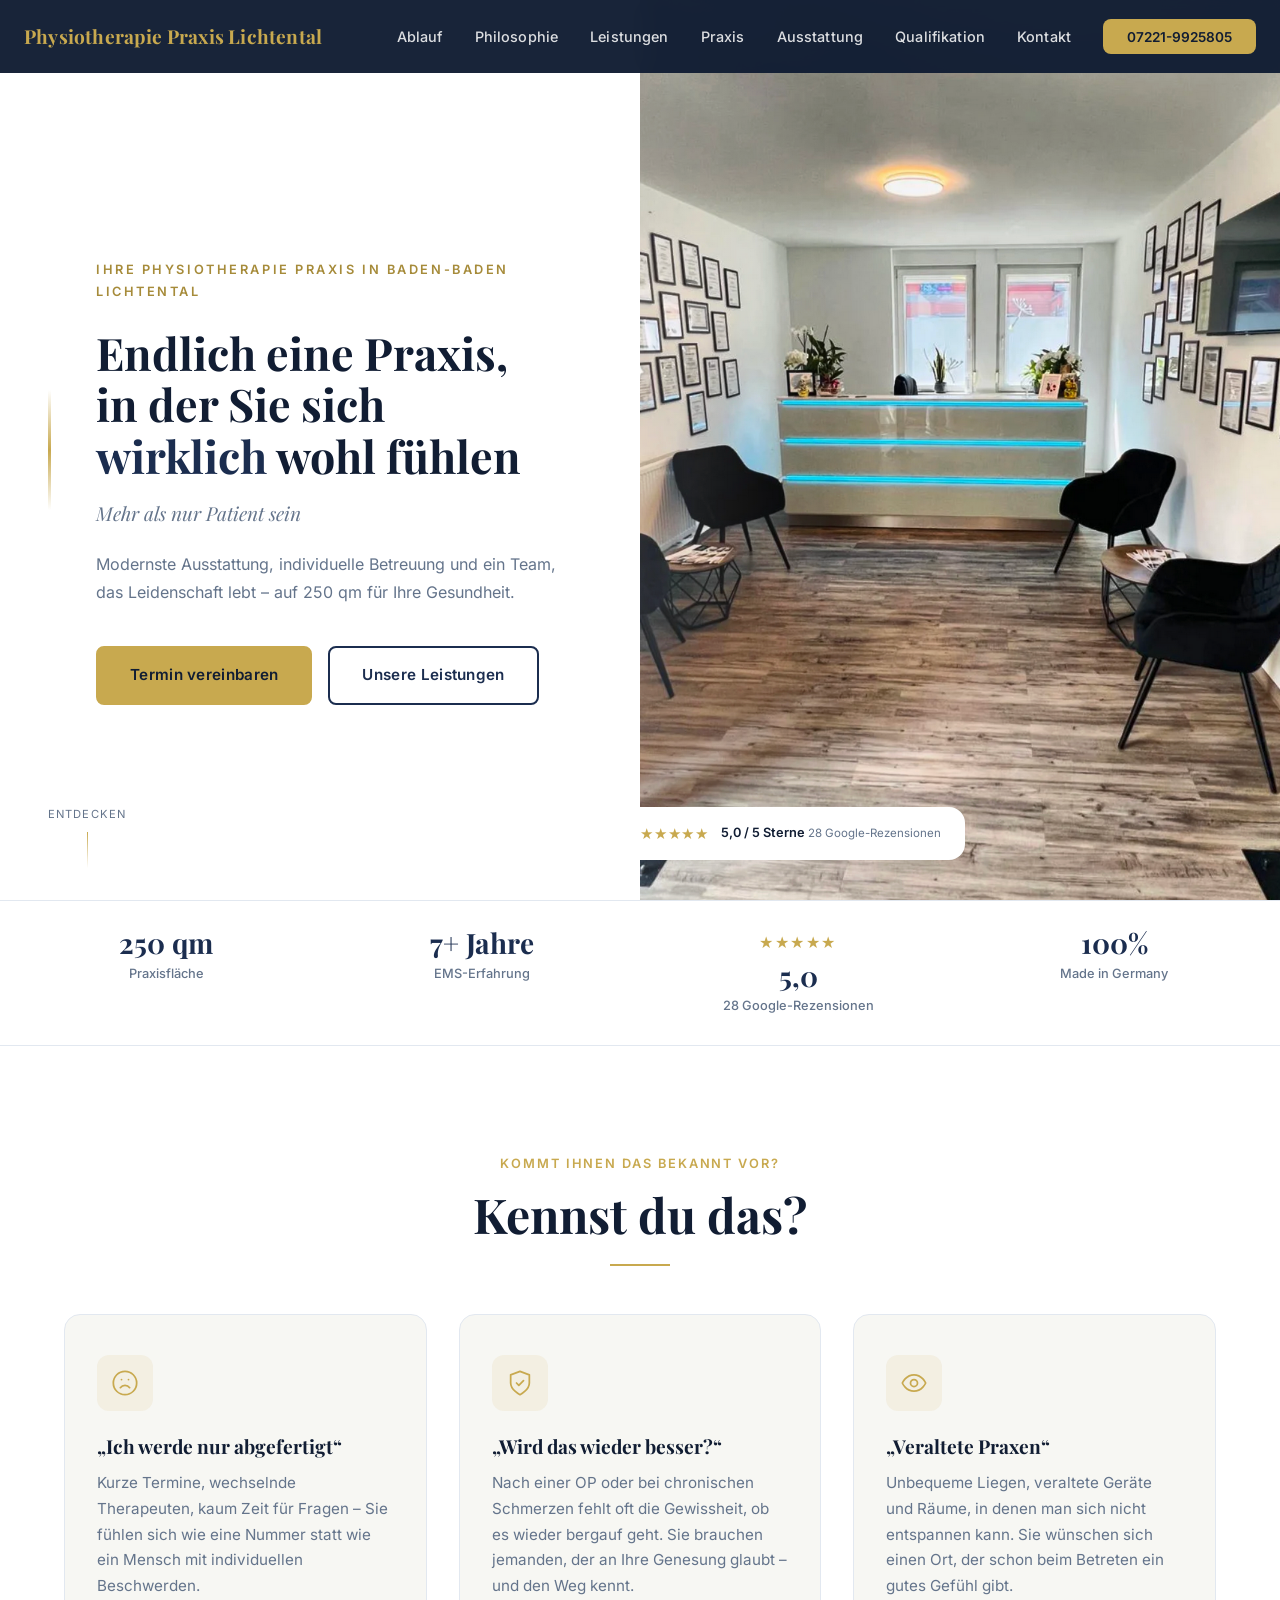
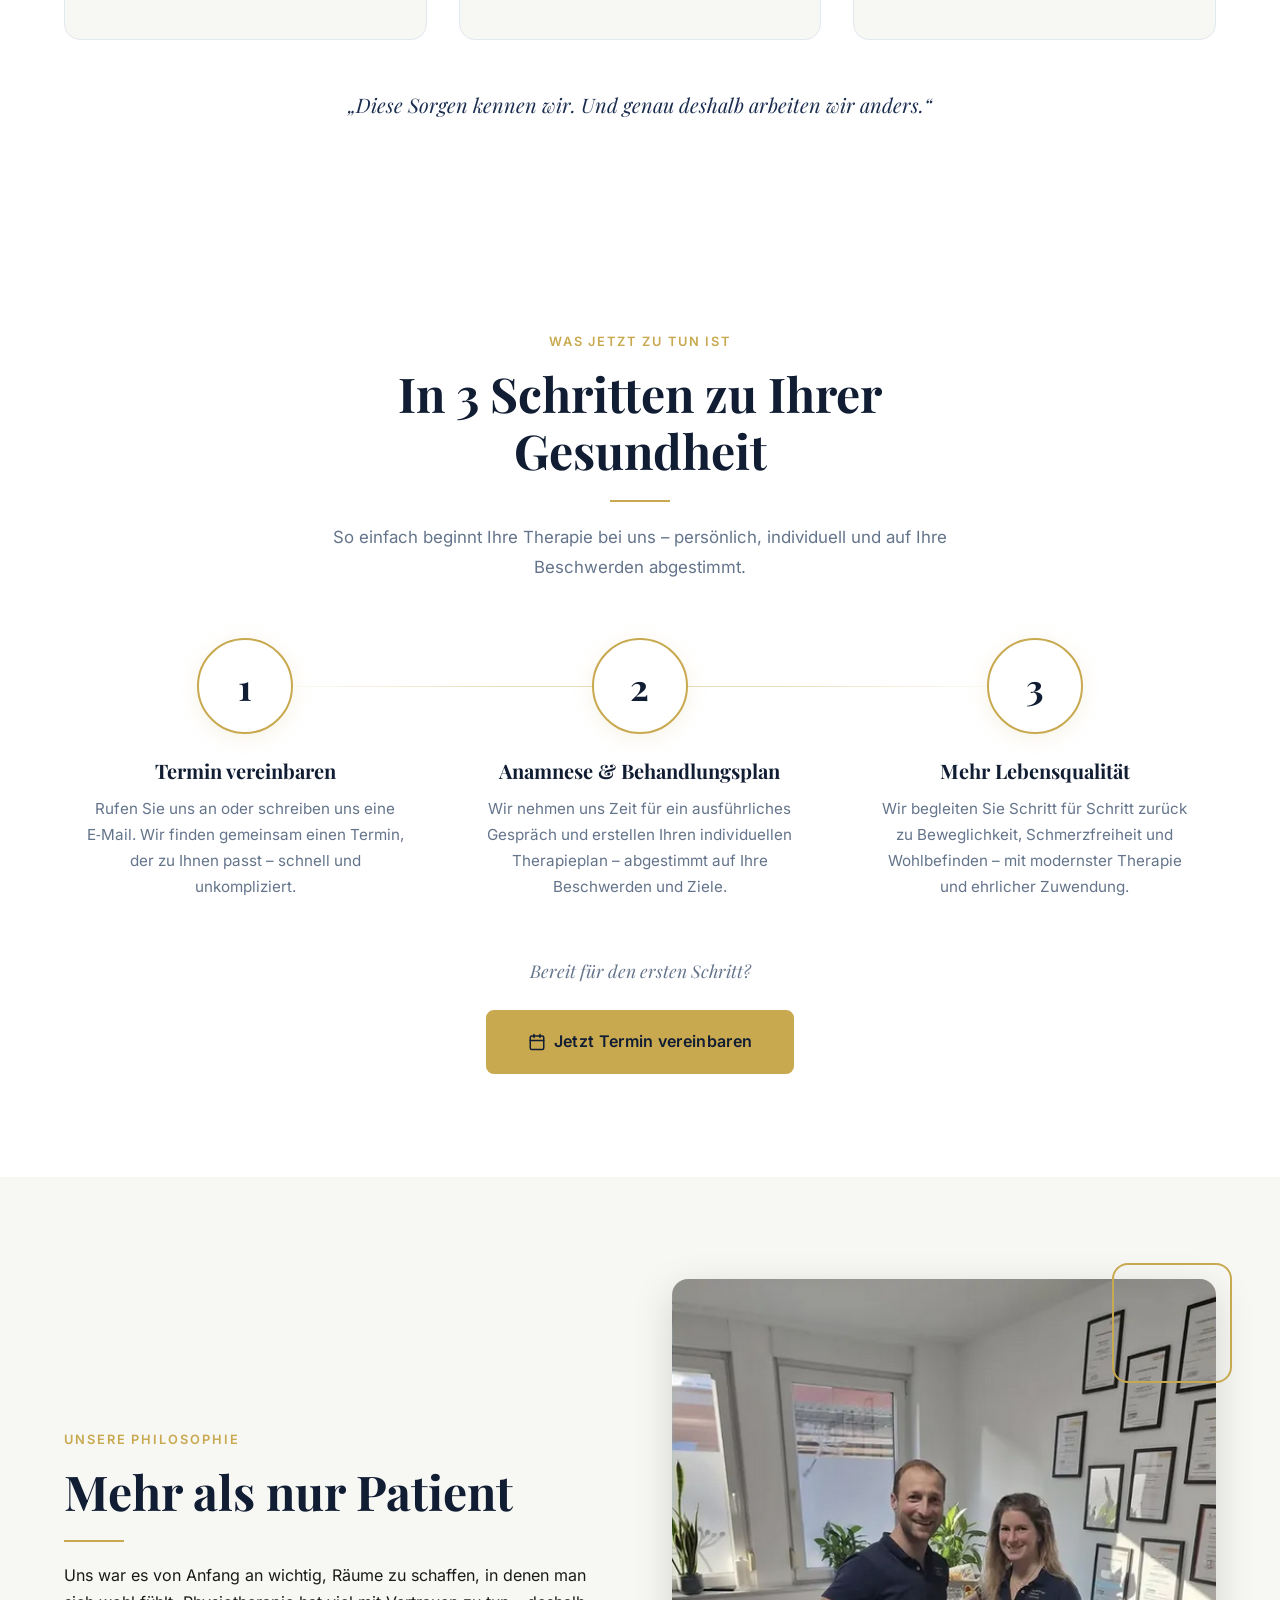
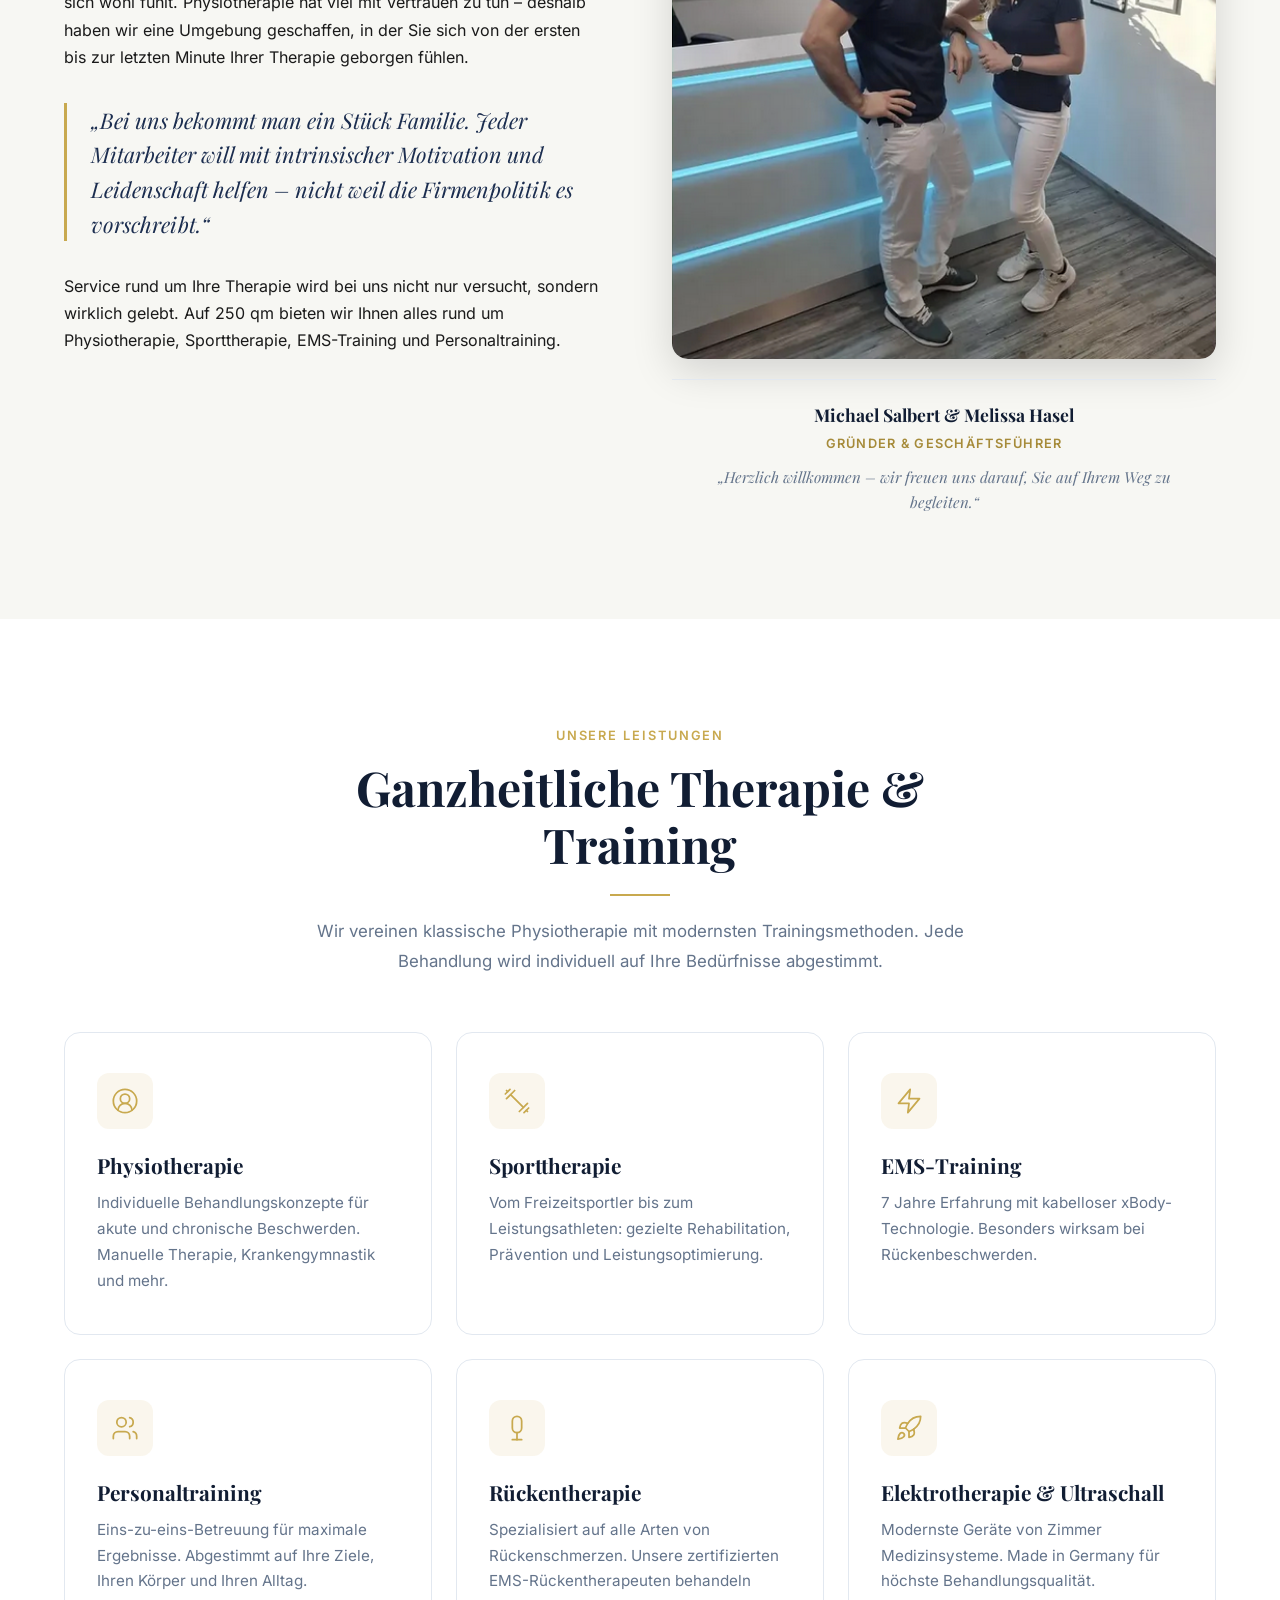
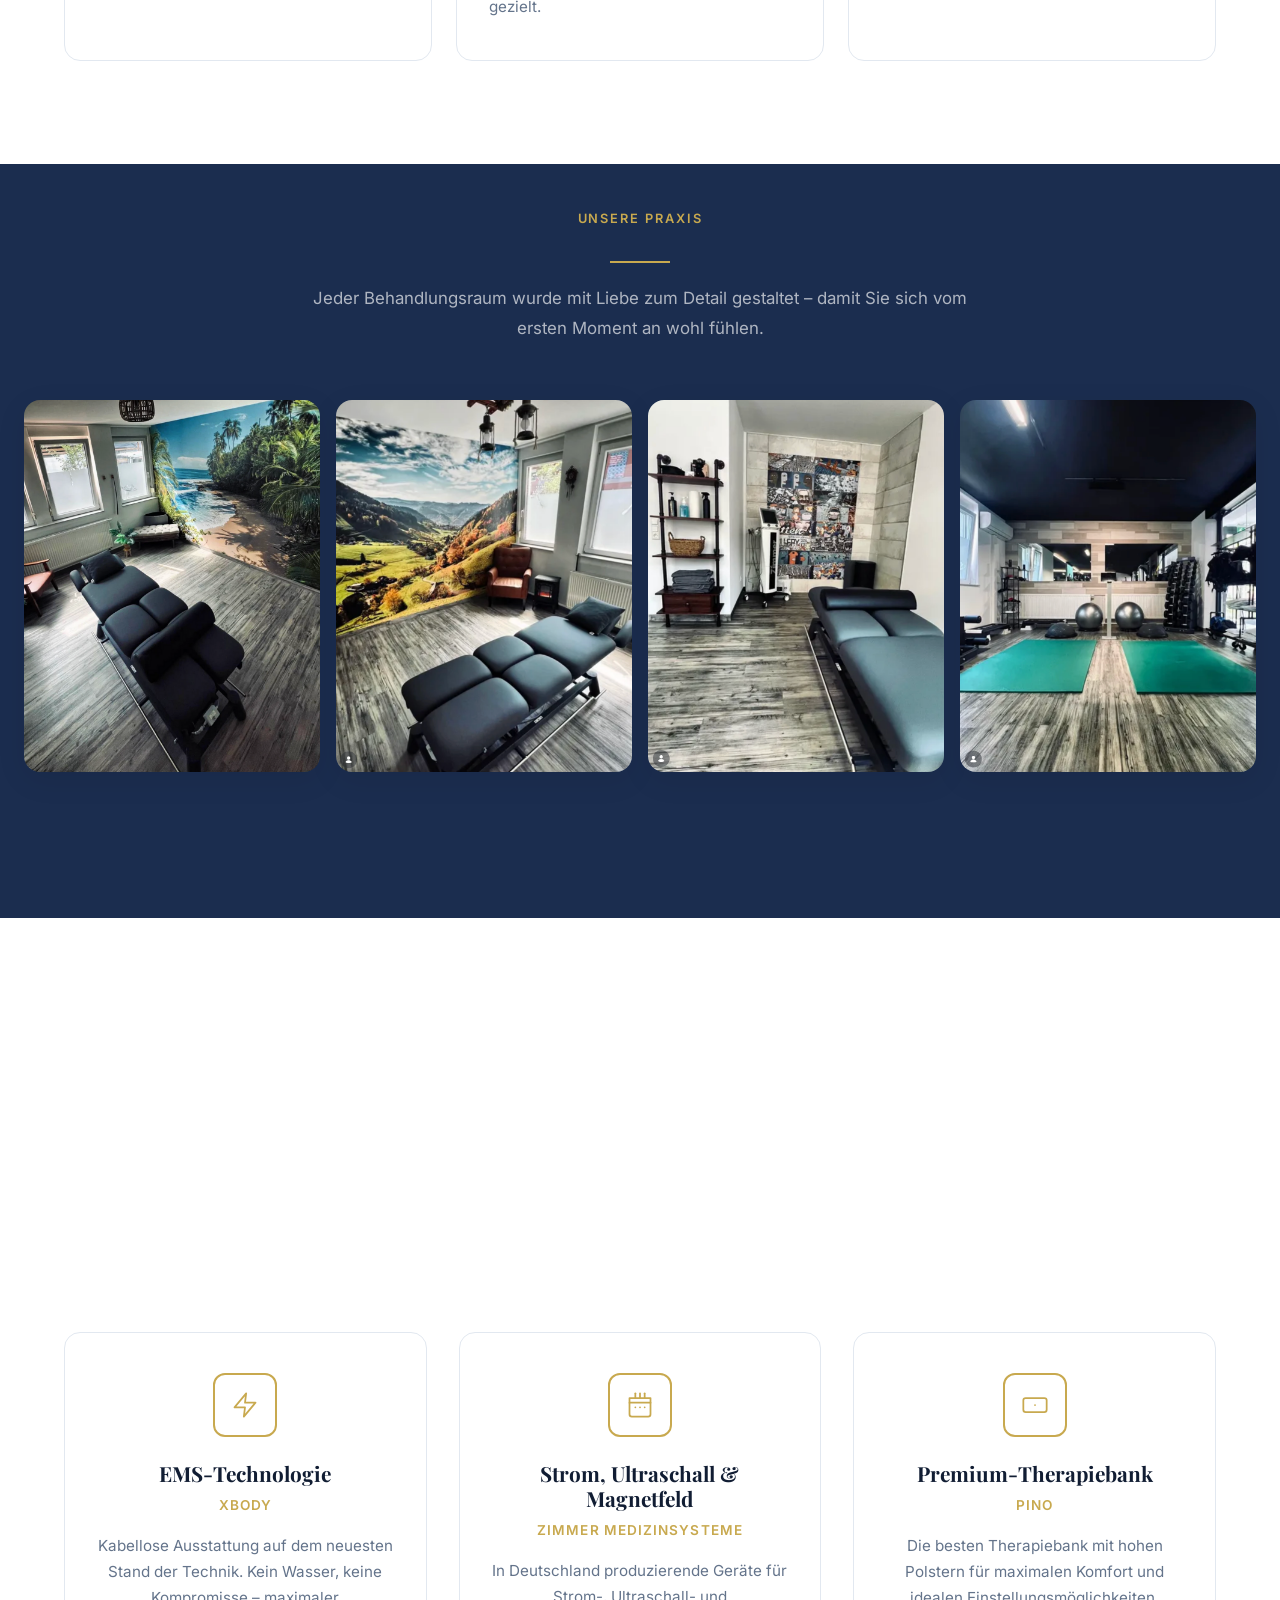
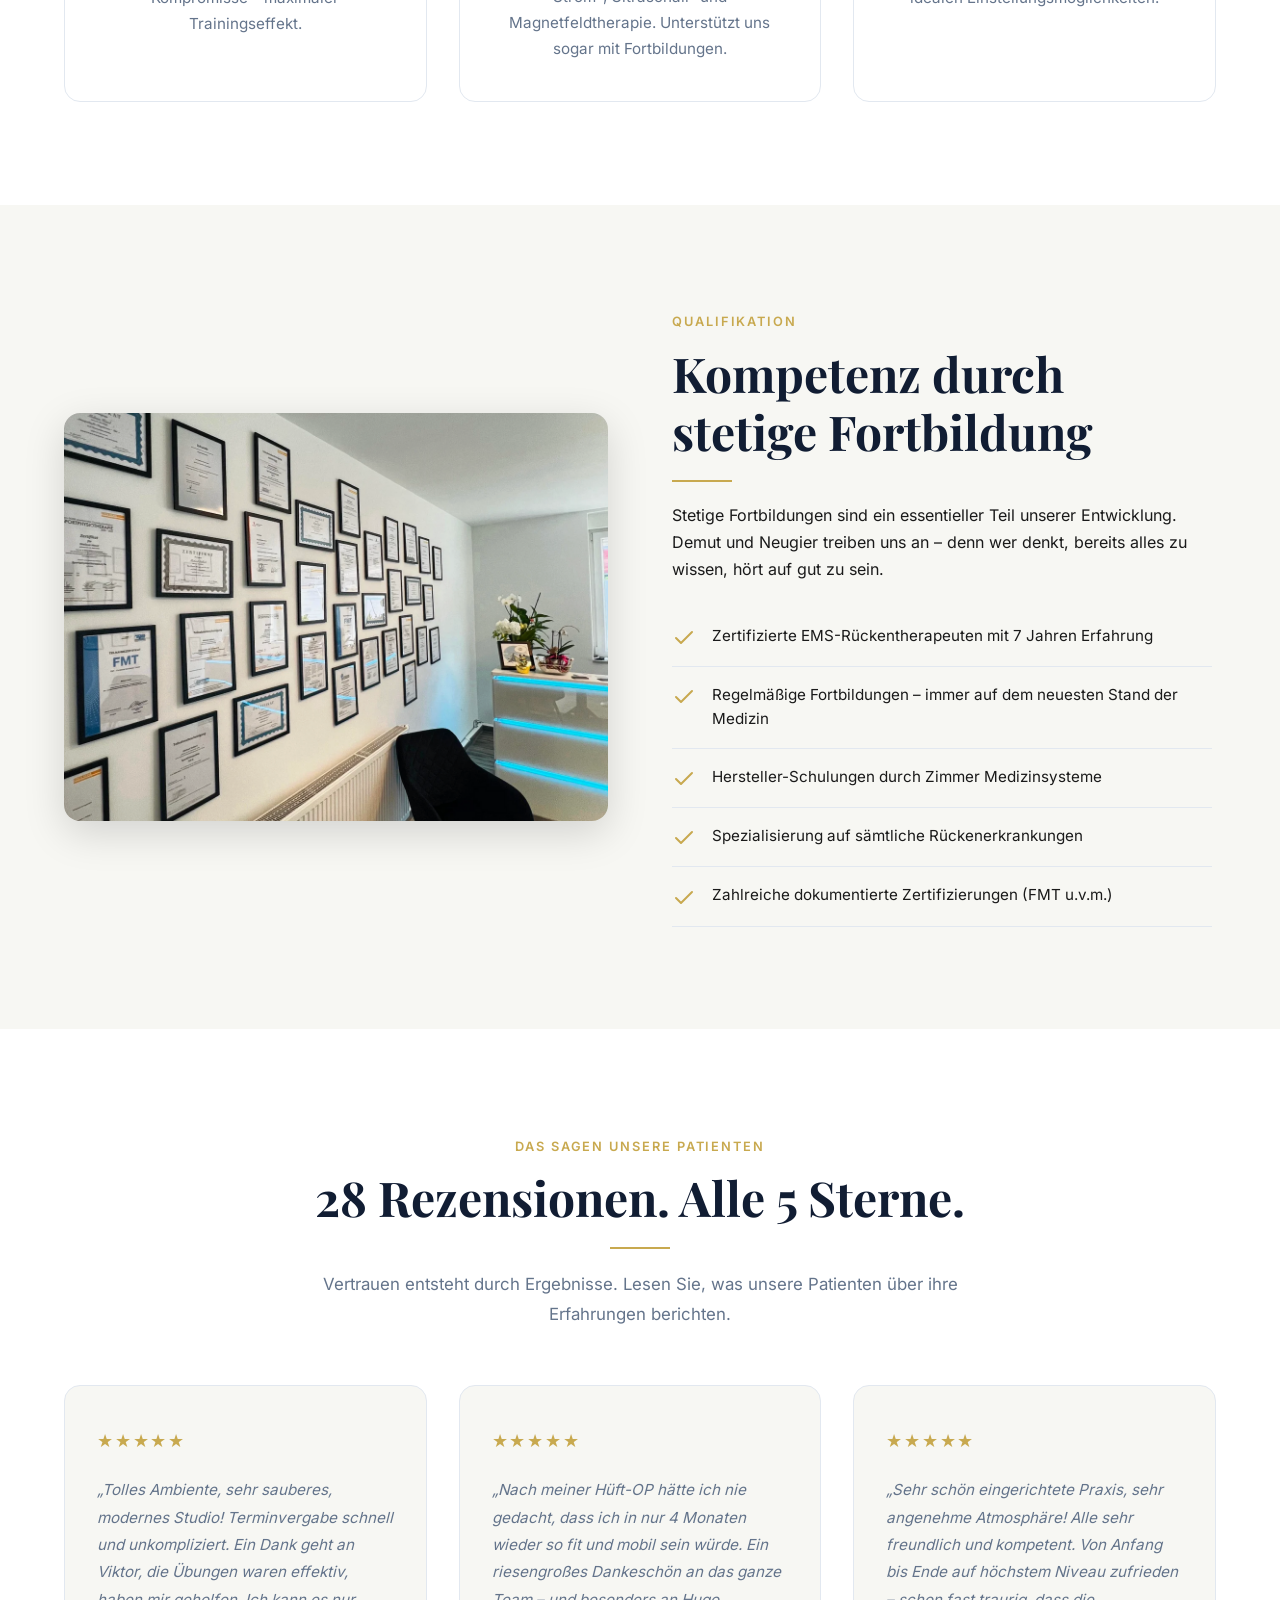
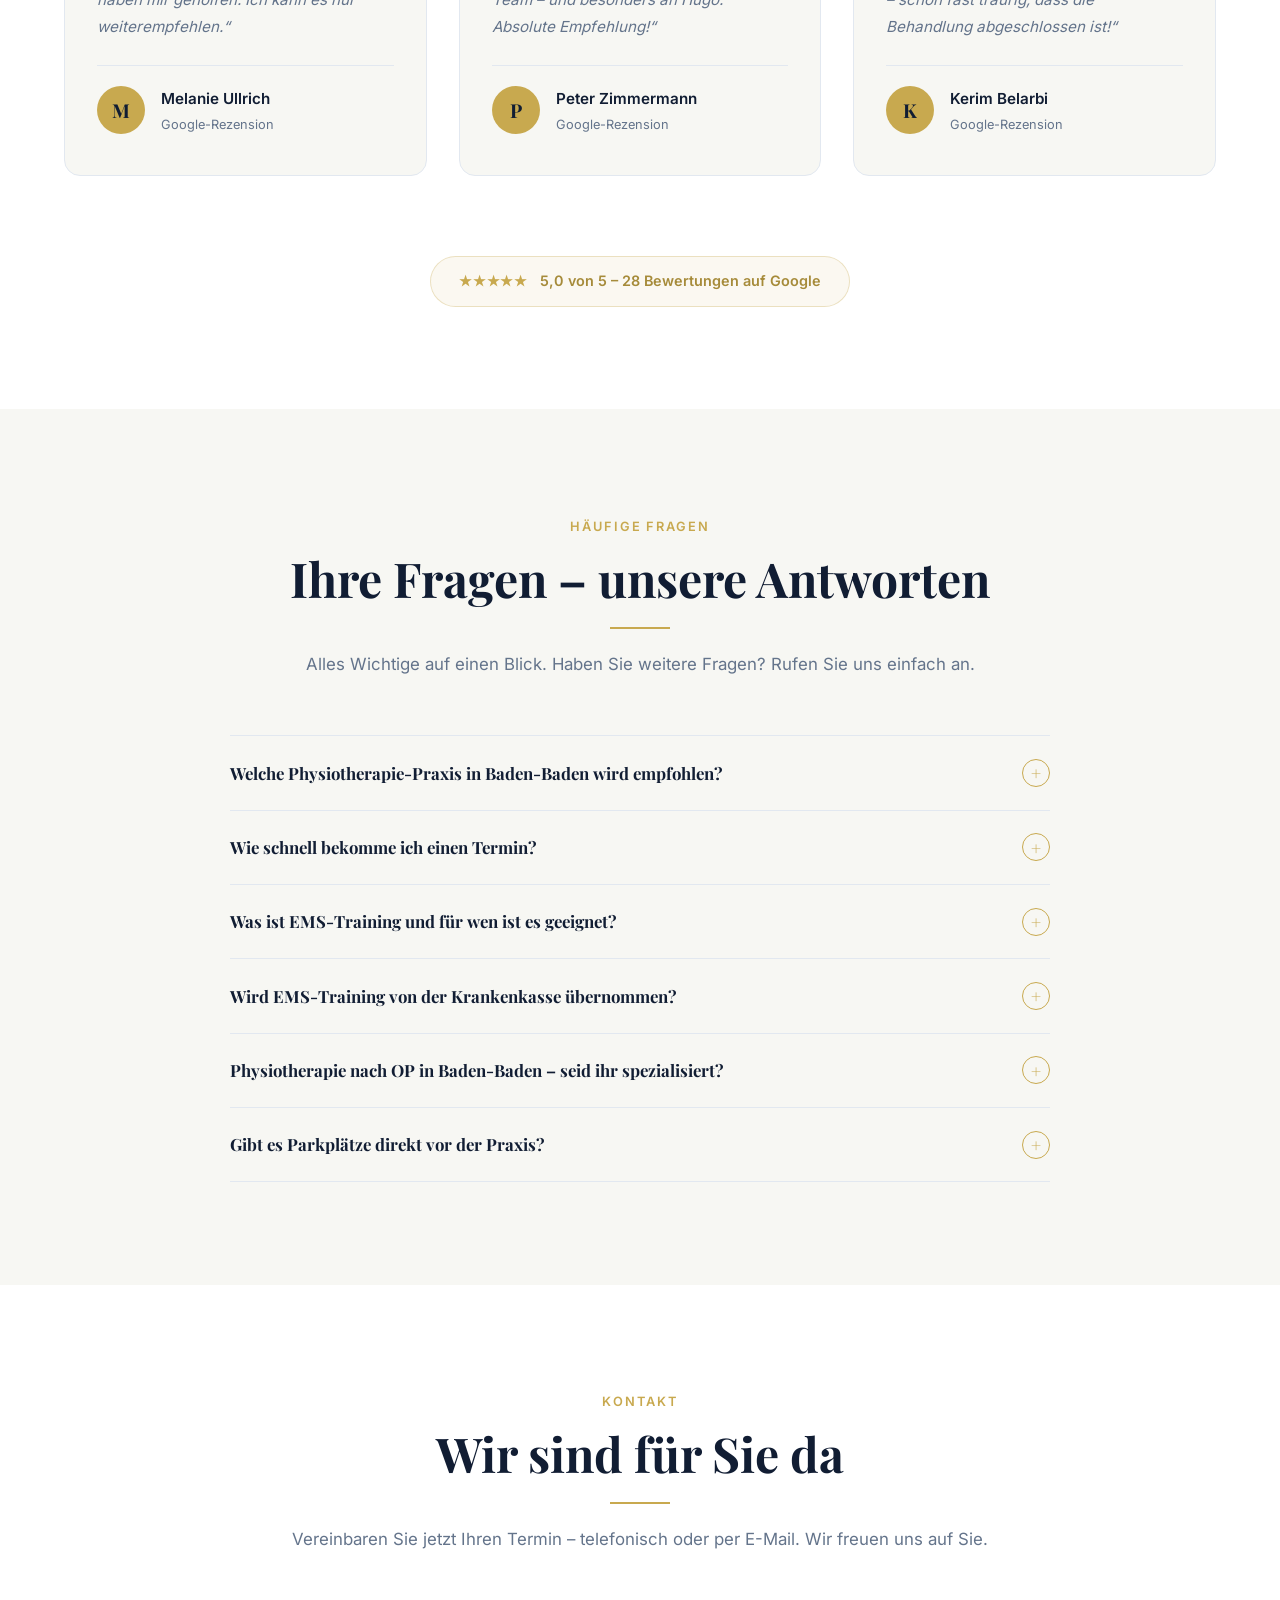
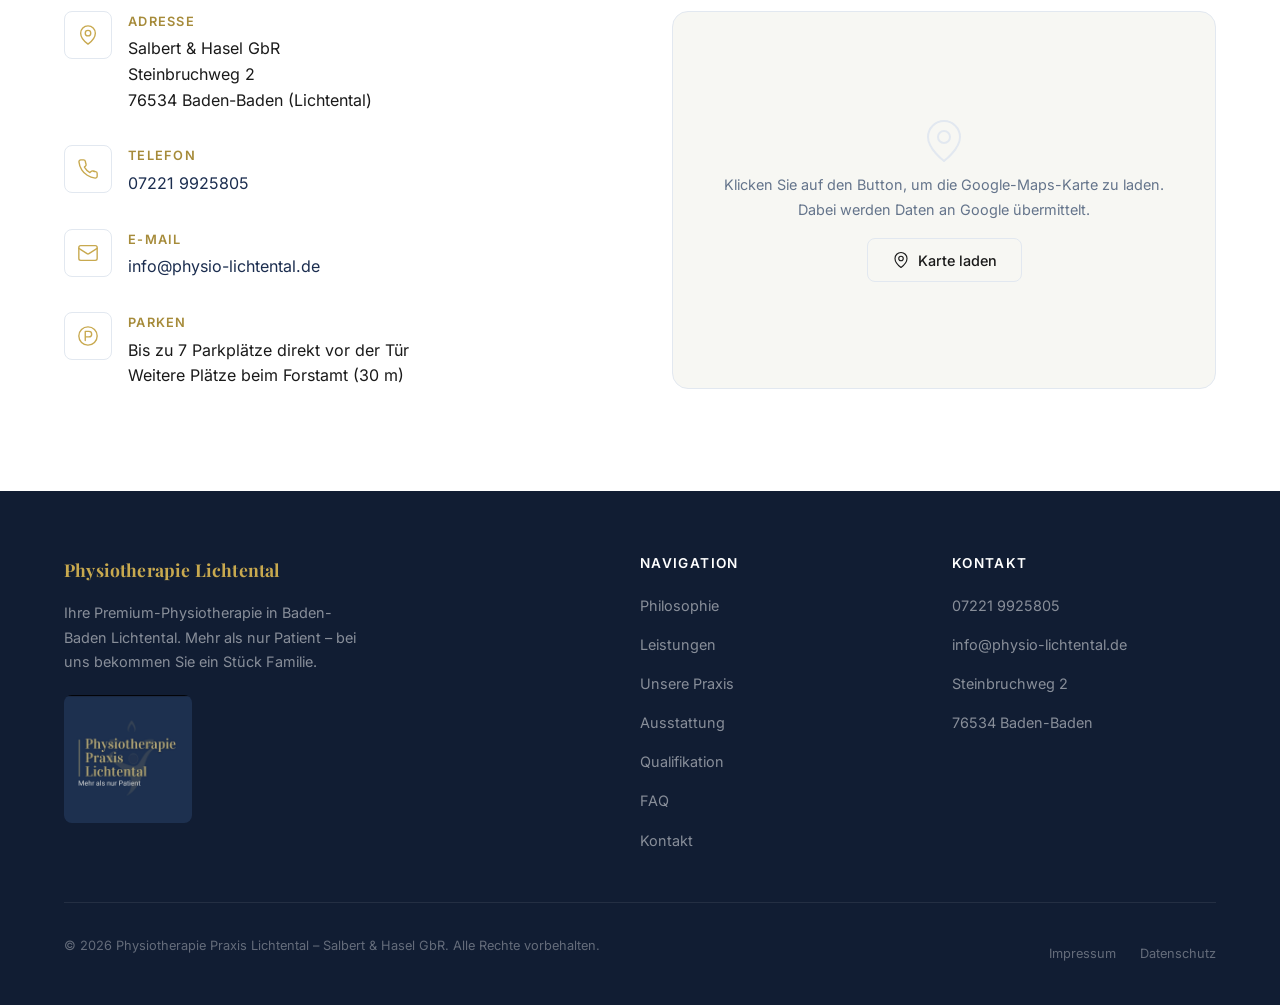
==== commit b997bab5: "Add 3-step "Was jetzt zu tun ist" section with CTA Premium guided-flow section between Kennst-du-das" ====
--- a/index.html
+++ b/index.html
@@ -158,6 +158,7 @@
 
       <nav class="nav" id="main-nav" aria-label="Hauptnavigation">
         <ul class="nav__list">
+          <li><a href="#schritte" class="nav__link">Ablauf</a></li>
           <li><a href="#philosophie" class="nav__link">Philosophie</a></li>
           <li><a href="#leistungen" class="nav__link">Leistungen</a></li>
           <li><a href="#praxis" class="nav__link">Praxis</a></li>
@@ -277,6 +278,48 @@
 
         <div class="empathy__cta reveal">
           <p class="empathy__cta-text">&bdquo;Diese Sorgen kennen wir. Und genau deshalb arbeiten wir anders.&ldquo;</p>
+        </div>
+      </div>
+    </section>
+
+    <!-- ========== STEPS – 3 Schritte zur Therapie ========== -->
+    <section id="schritte" class="steps" aria-labelledby="steps-heading">
+      <div class="container">
+        <div class="section-header reveal">
+          <span class="section-header__label">Was jetzt zu tun ist</span>
+          <h2 id="steps-heading" class="section-header__title">In 3 Schritten zu Ihrer Gesundheit</h2>
+          <hr class="section-header__divider">
+          <p class="section-header__text">So einfach beginnt Ihre Therapie bei uns &ndash; pers&ouml;nlich, individuell und auf Ihre Beschwerden abgestimmt.</p>
+        </div>
+
+        <div class="steps__grid">
+
+          <div class="step-card reveal reveal--delay-1">
+            <div class="step-card__number" aria-hidden="true">1</div>
+            <h3 class="step-card__title">Termin vereinbaren</h3>
+            <p class="step-card__text">Rufen Sie uns an oder schreiben uns eine E&#8209;Mail. Wir finden gemeinsam einen Termin, der zu Ihnen passt &ndash; schnell und unkompliziert.</p>
+          </div>
+
+          <div class="step-card reveal reveal--delay-2">
+            <div class="step-card__number" aria-hidden="true">2</div>
+            <h3 class="step-card__title">Anamnese &amp; Behandlungsplan</h3>
+            <p class="step-card__text">Wir nehmen uns Zeit f&uuml;r ein ausf&uuml;hrliches Gespr&auml;ch und erstellen Ihren individuellen Therapieplan &ndash; abgestimmt auf Ihre Beschwerden und Ziele.</p>
+          </div>
+
+          <div class="step-card reveal reveal--delay-3">
+            <div class="step-card__number" aria-hidden="true">3</div>
+            <h3 class="step-card__title">Mehr Lebensqualit&auml;t</h3>
+            <p class="step-card__text">Wir begleiten Sie Schritt f&uuml;r Schritt zur&uuml;ck zu Beweglichkeit, Schmerzfreiheit und Wohlbefinden &ndash; mit modernster Therapie und ehrlicher Zuwendung.</p>
+          </div>
+
+        </div>
+
+        <div class="steps__cta reveal">
+          <p class="steps__cta-text">Bereit f&uuml;r den ersten Schritt?</p>
+          <a href="tel:+4972219925805" class="btn btn--primary">
+            <svg xmlns="http://www.w3.org/2000/svg" width="18" height="18" viewBox="0 0 24 24" fill="none" stroke="currentColor" stroke-width="2" stroke-linecap="round" stroke-linejoin="round" aria-hidden="true"><rect x="3" y="4" width="18" height="18" rx="2" ry="2"/><line x1="16" y1="2" x2="16" y2="6"/><line x1="8" y1="2" x2="8" y2="6"/><line x1="3" y1="10" x2="21" y2="10"/></svg>
+            Jetzt Termin vereinbaren
+          </a>
         </div>
       </div>
     </section>
--- a/css/style.css
+++ b/css/style.css
@@ -523,6 +523,116 @@
 }
 
 /* ============================================================
+   STEPS SECTION – "3 Schritte zu Ihrer Gesundheit"
+   ============================================================ */
+.steps {
+  padding: var(--section-padding) 0;
+  background: var(--color-bg);
+  position: relative;
+}
+
+.steps__grid {
+  display: grid;
+  grid-template-columns: repeat(3, 1fr);
+  gap: 2rem;
+  position: relative;
+  margin-top: 1rem;
+}
+
+/* Verbindungslinie zwischen den Schritten */
+.steps__grid::before {
+  content: '';
+  position: absolute;
+  top: 48px;
+  left: 16.66%;
+  right: 16.66%;
+  height: 1px;
+  background: linear-gradient(to right, transparent, rgba(200, 169, 79, 0.4), rgba(200, 169, 79, 0.4), transparent);
+  z-index: 0;
+  pointer-events: none;
+}
+
+.step-card {
+  text-align: center;
+  position: relative;
+  z-index: 1;
+  padding: 0 1rem;
+}
+
+.step-card__number {
+  display: inline-flex;
+  align-items: center;
+  justify-content: center;
+  width: 96px;
+  height: 96px;
+  border-radius: 50%;
+  background: var(--color-bg);
+  border: 2px solid var(--color-secondary);
+  color: var(--color-primary-dark);
+  font-family: var(--font-heading);
+  font-size: 2.25rem;
+  font-weight: 700;
+  margin: 0 auto 1.5rem;
+  position: relative;
+  transition: all var(--transition-base);
+  box-shadow: 0 4px 20px rgba(200, 169, 79, 0.15);
+}
+
+.step-card:hover .step-card__number {
+  background: var(--color-secondary);
+  color: #fff;
+  transform: translateY(-4px);
+  box-shadow: 0 10px 30px rgba(200, 169, 79, 0.3);
+}
+
+.step-card__title {
+  font-family: var(--font-heading);
+  font-size: 1.25rem;
+  color: var(--color-primary-dark);
+  margin-bottom: 0.75rem;
+  line-height: 1.3;
+}
+
+.step-card__text {
+  color: var(--color-text-light);
+  font-size: 0.95rem;
+  line-height: 1.7;
+  max-width: 320px;
+  margin: 0 auto;
+}
+
+.steps__cta {
+  text-align: center;
+  margin-top: 3.5rem;
+}
+
+.steps__cta-text {
+  font-family: var(--font-heading);
+  font-style: italic;
+  font-size: 1.1rem;
+  color: var(--color-text-light);
+  margin-bottom: 1.5rem;
+}
+
+.steps__cta .btn {
+  padding: 1.05rem 2.5rem;
+  font-size: 1rem;
+}
+
+@media (max-width: 768px) {
+  .steps__grid {
+    grid-template-columns: 1fr;
+    gap: 2.5rem;
+  }
+  .steps__grid::before { display: none; }
+  .step-card__number {
+    width: 80px;
+    height: 80px;
+    font-size: 1.85rem;
+  }
+}
+
+/* ============================================================
    PHILOSOPHIE / ABOUT SECTION
    ============================================================ */
 .about__grid {
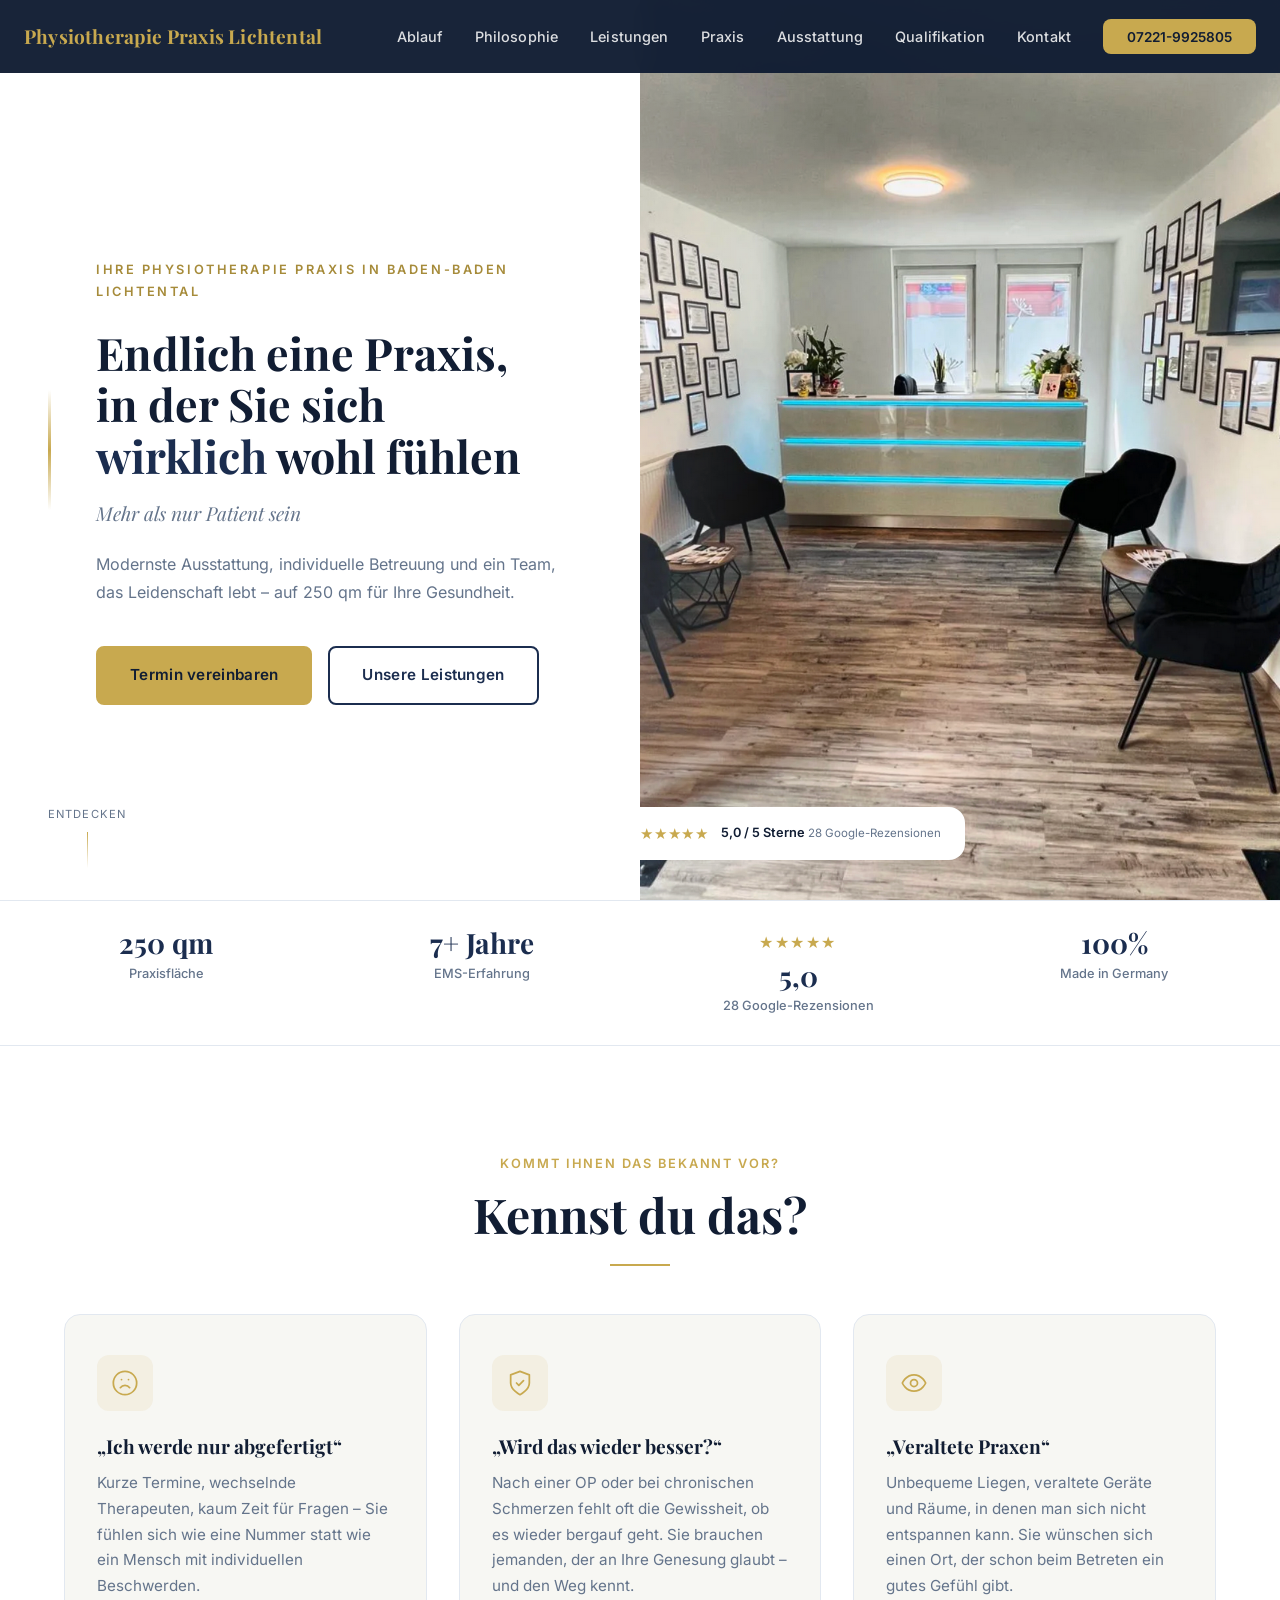
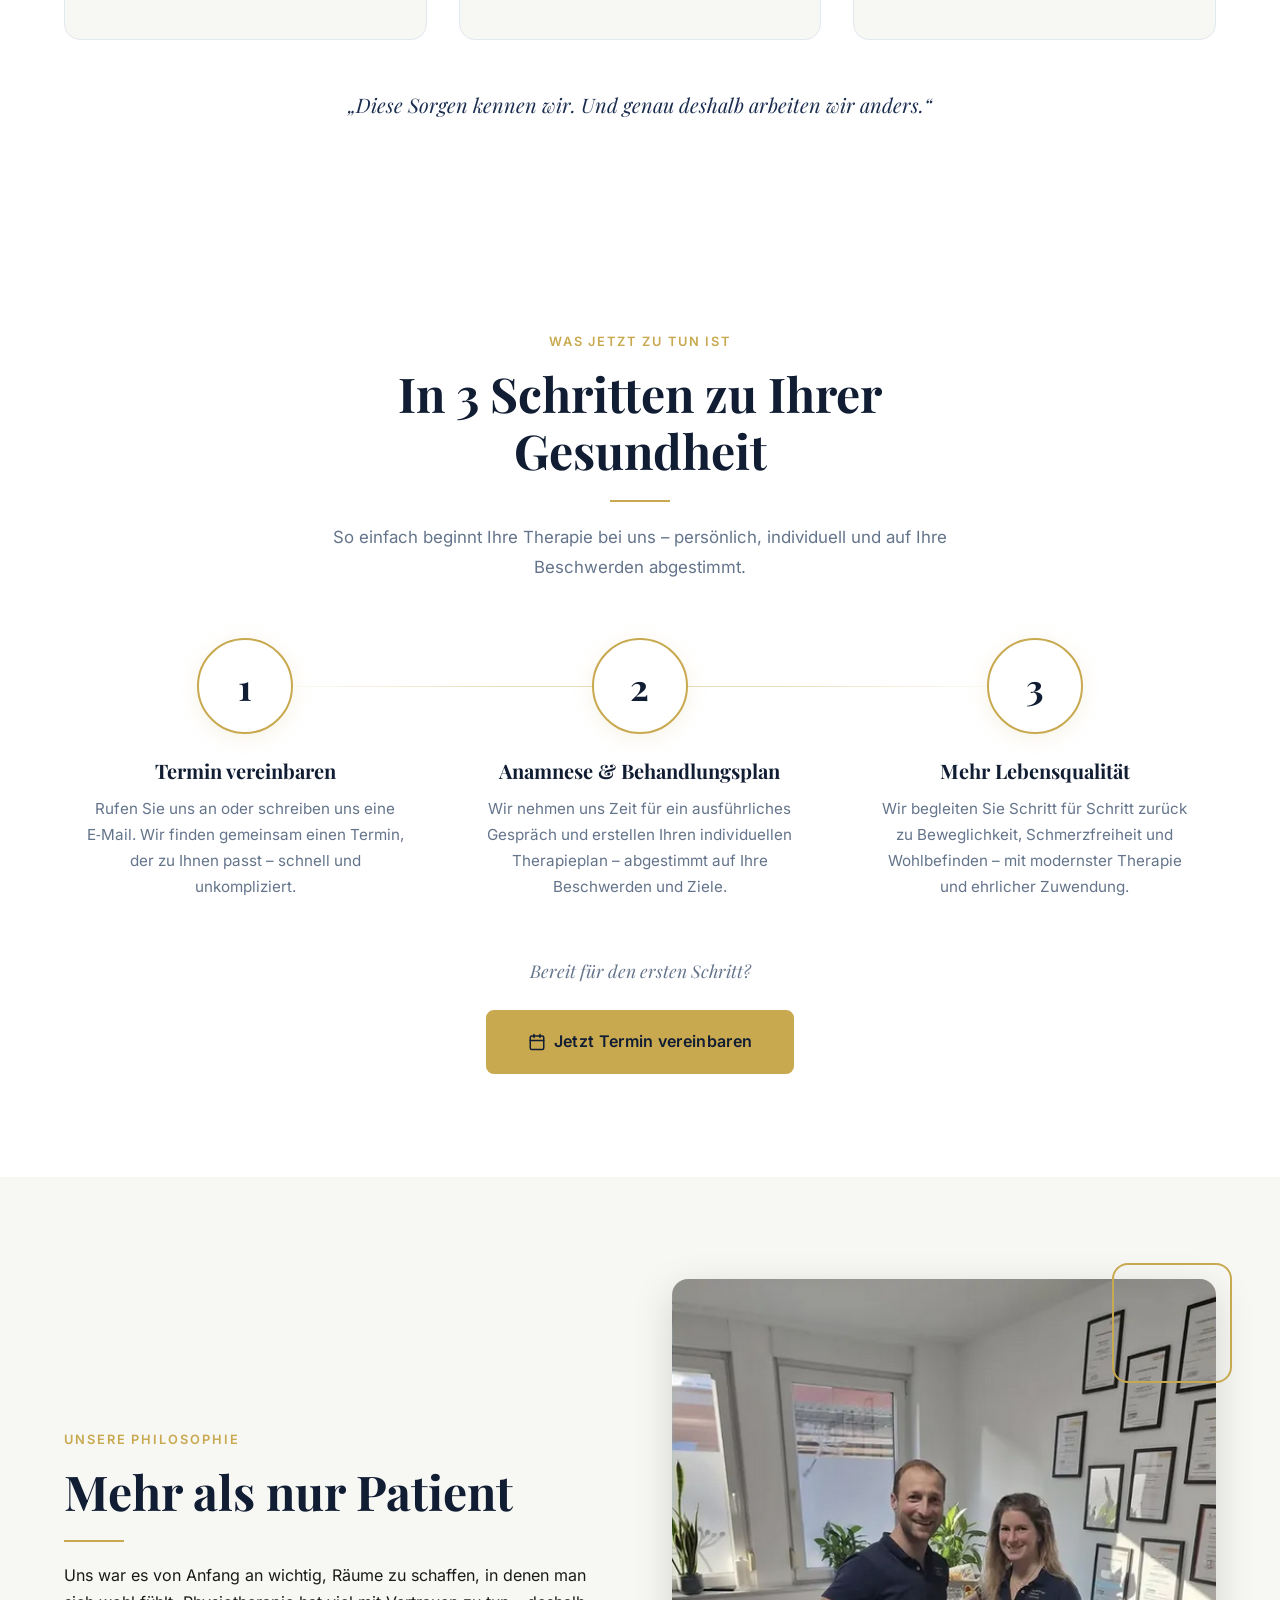
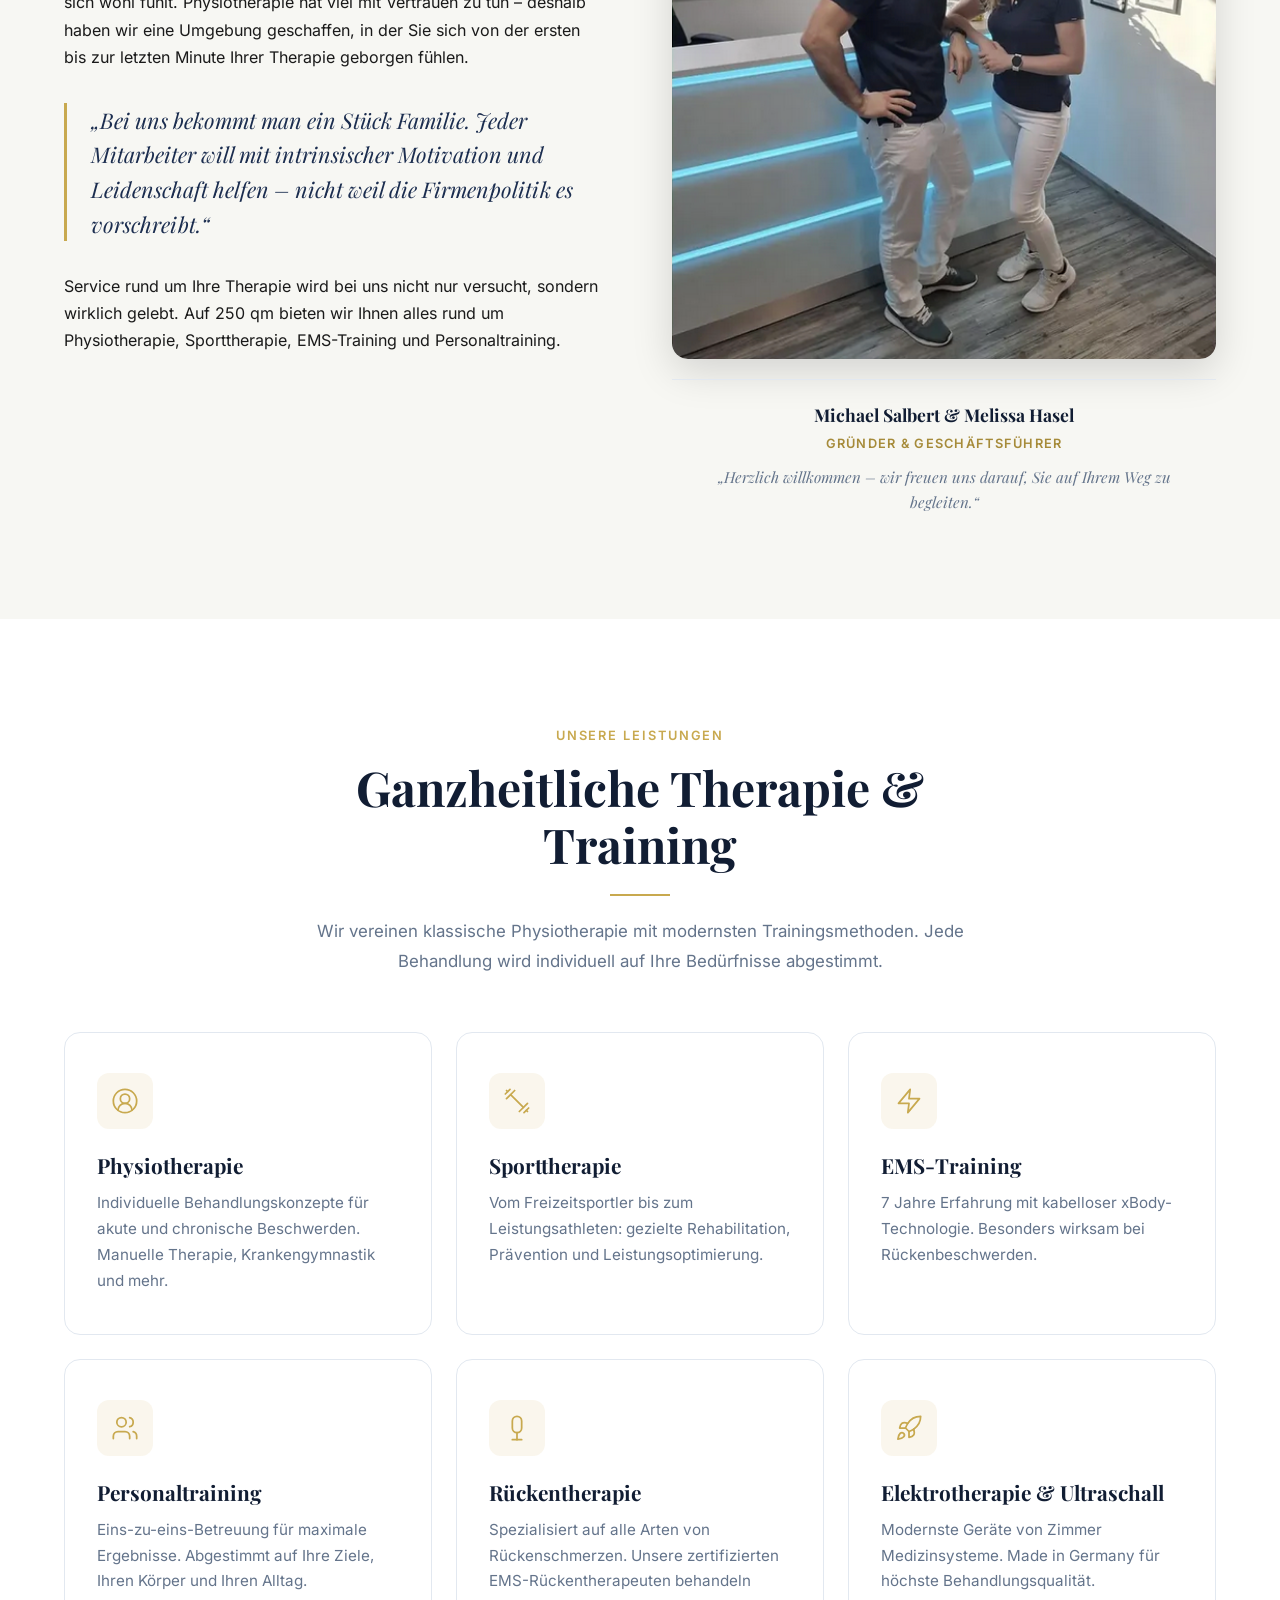
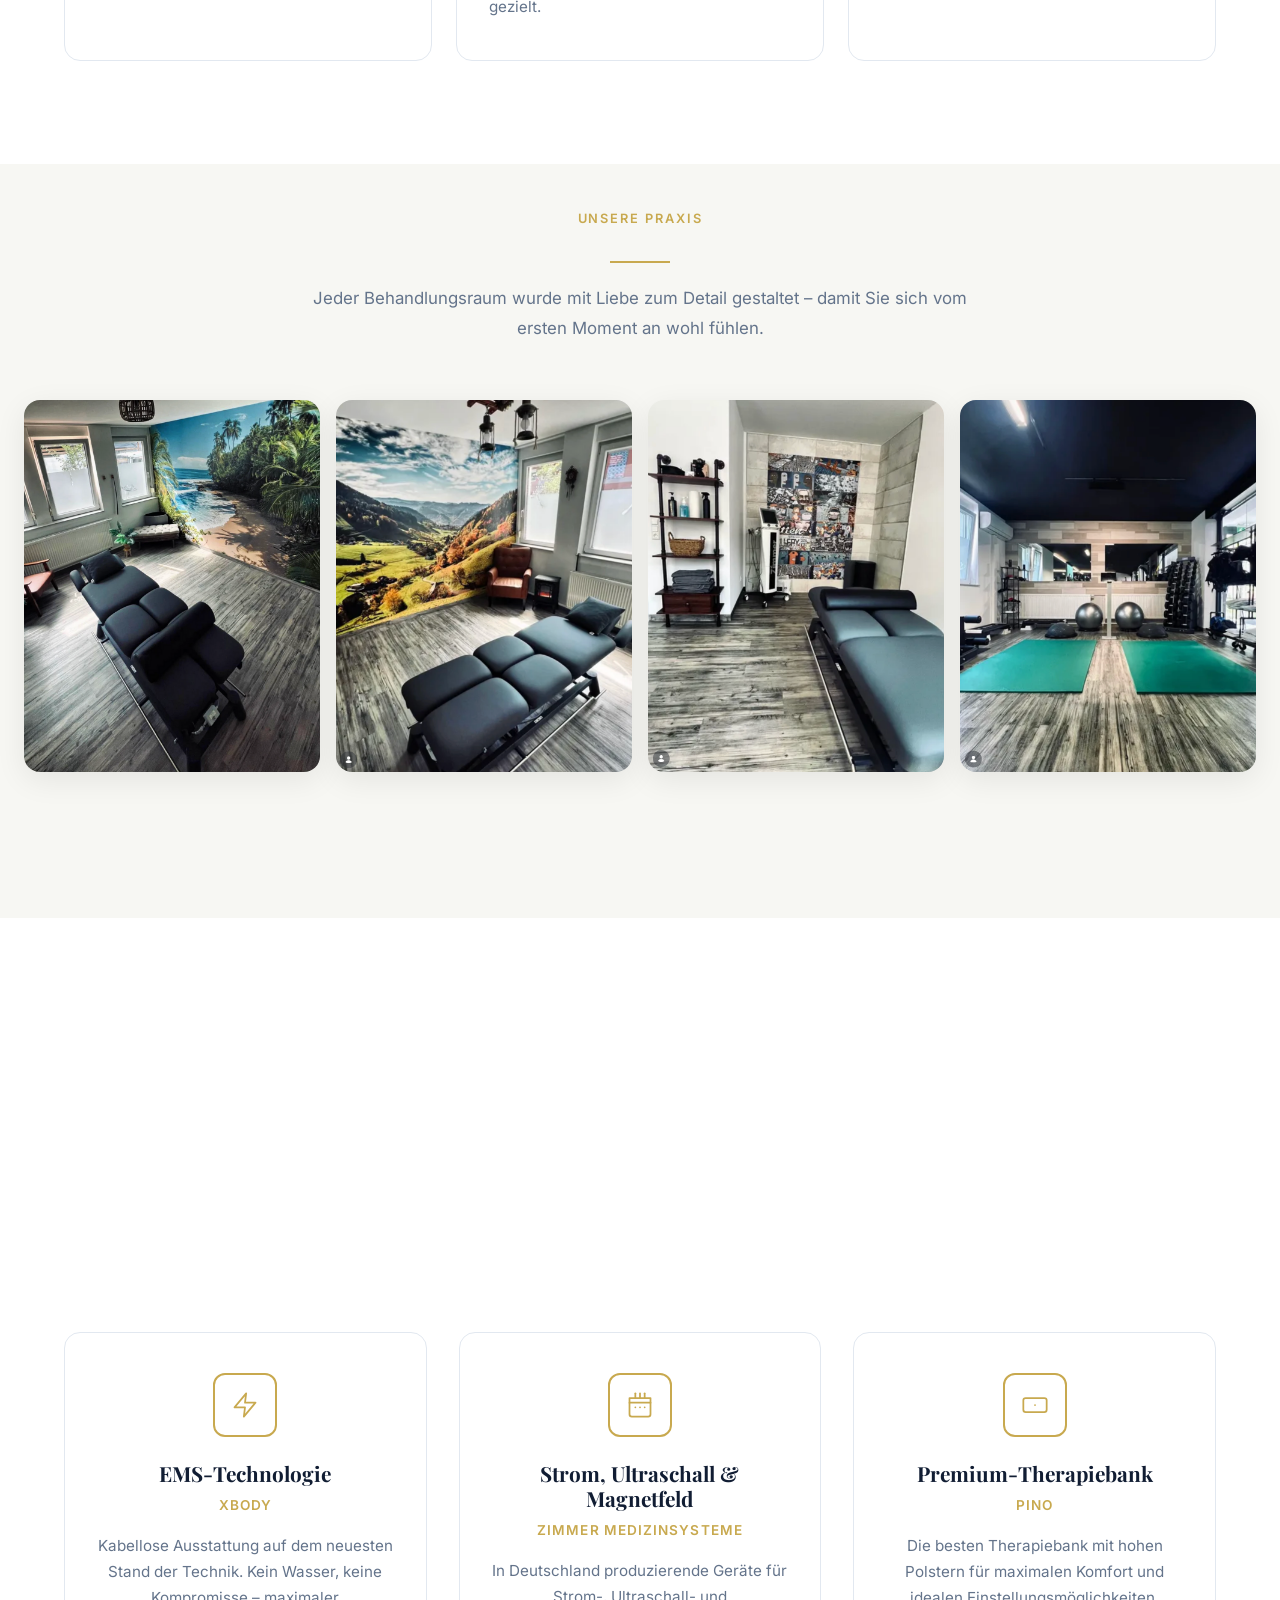
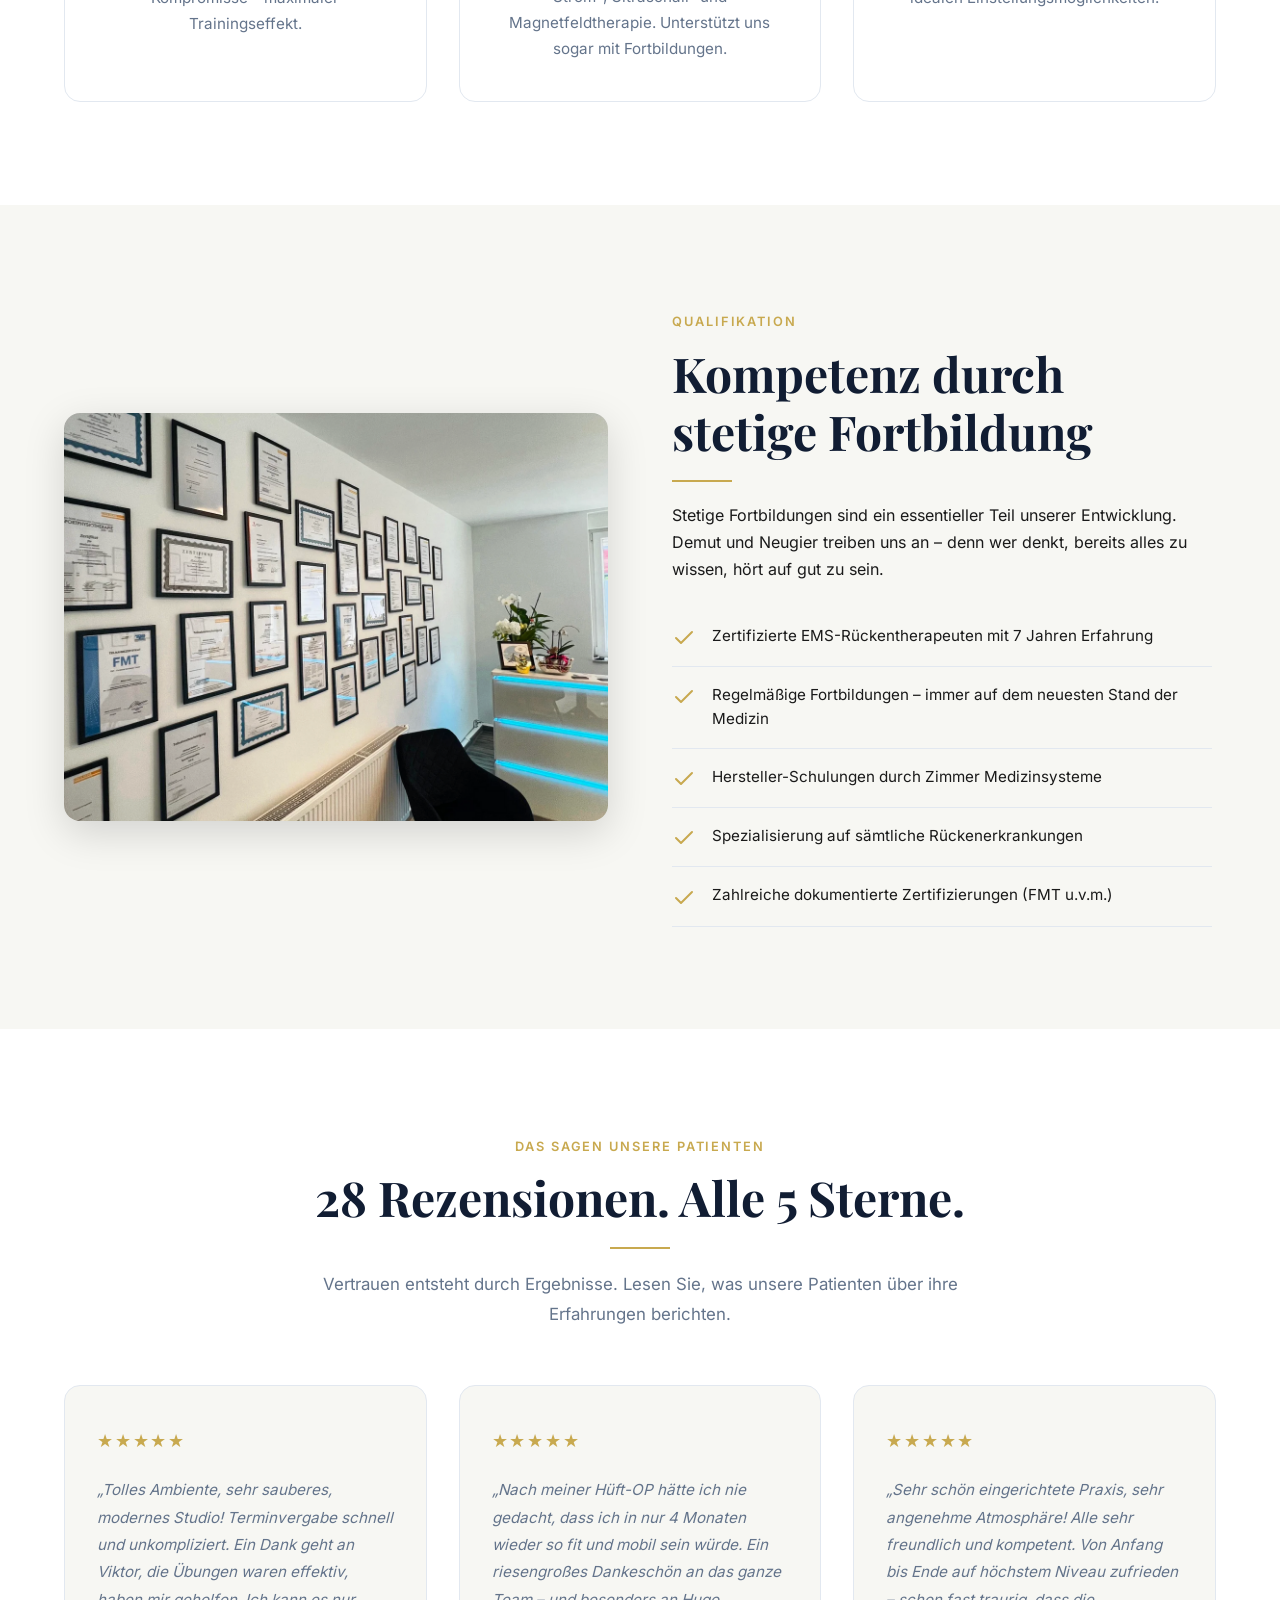
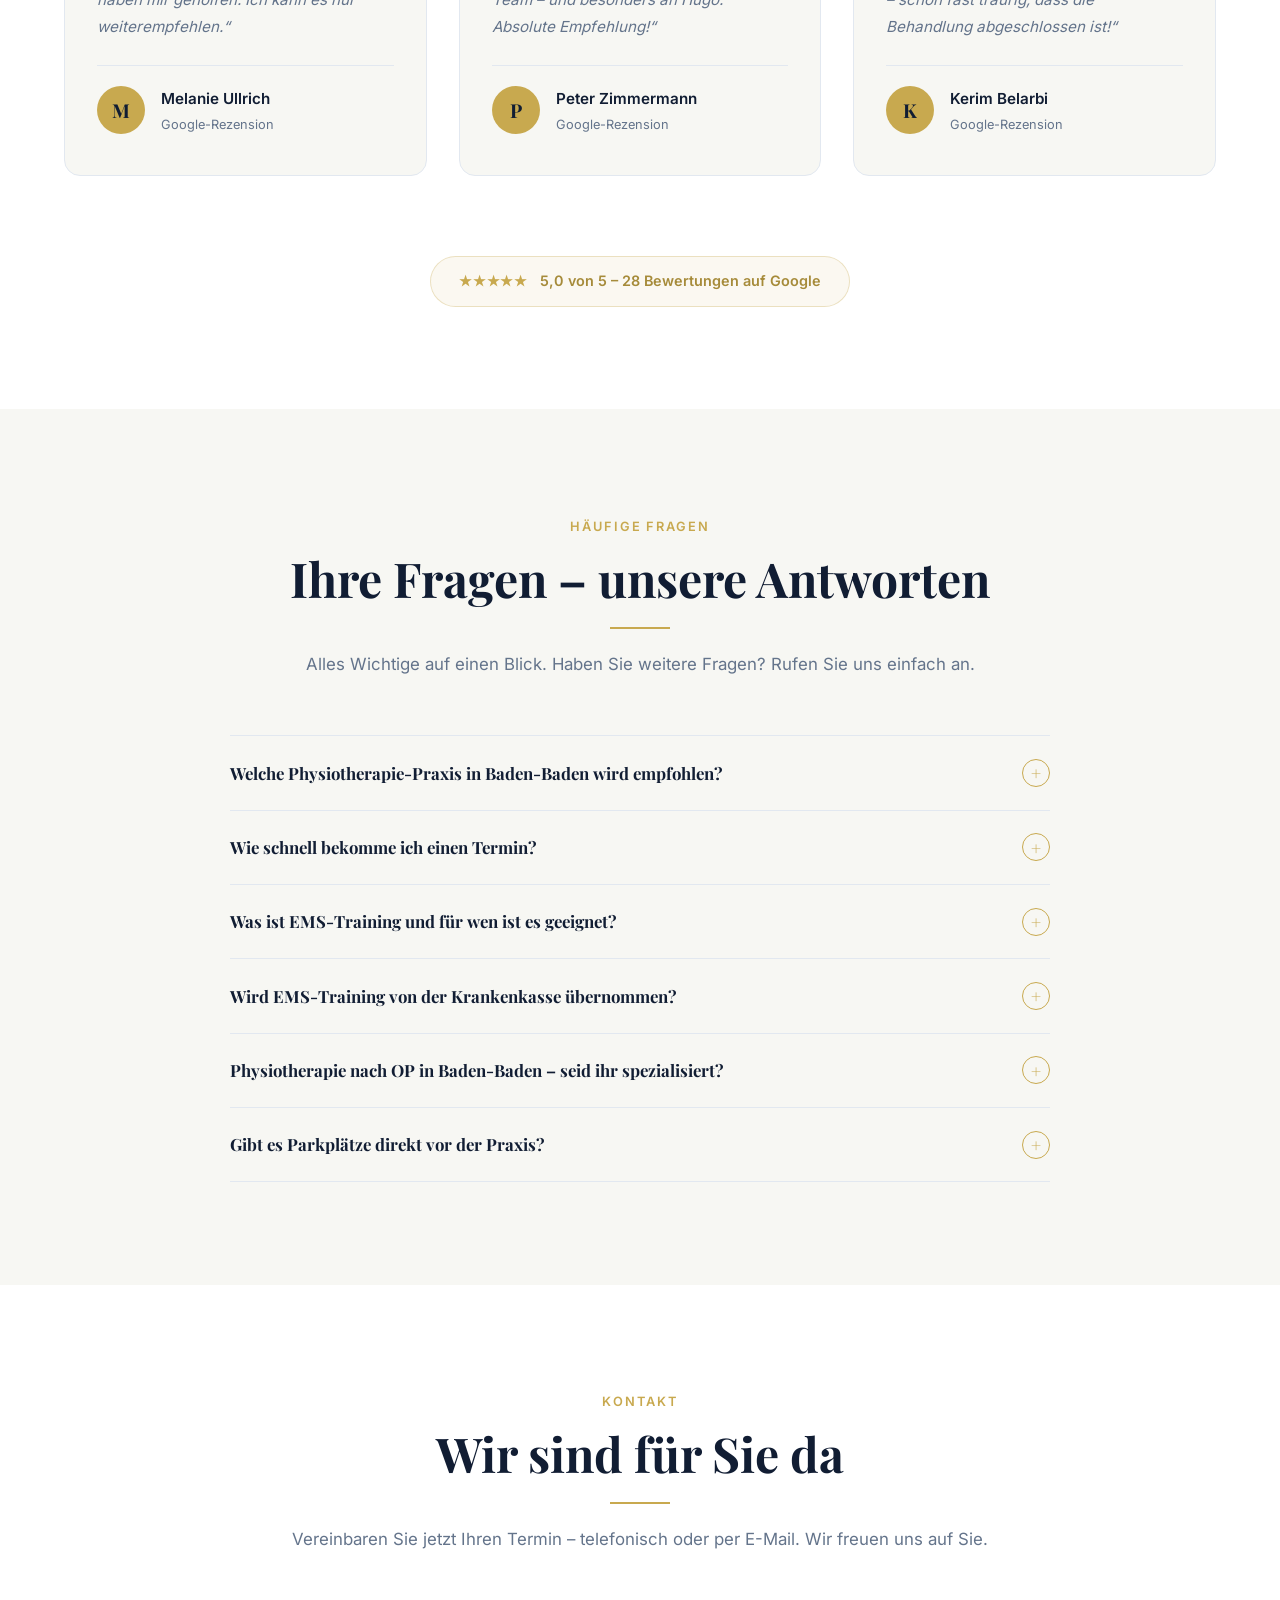
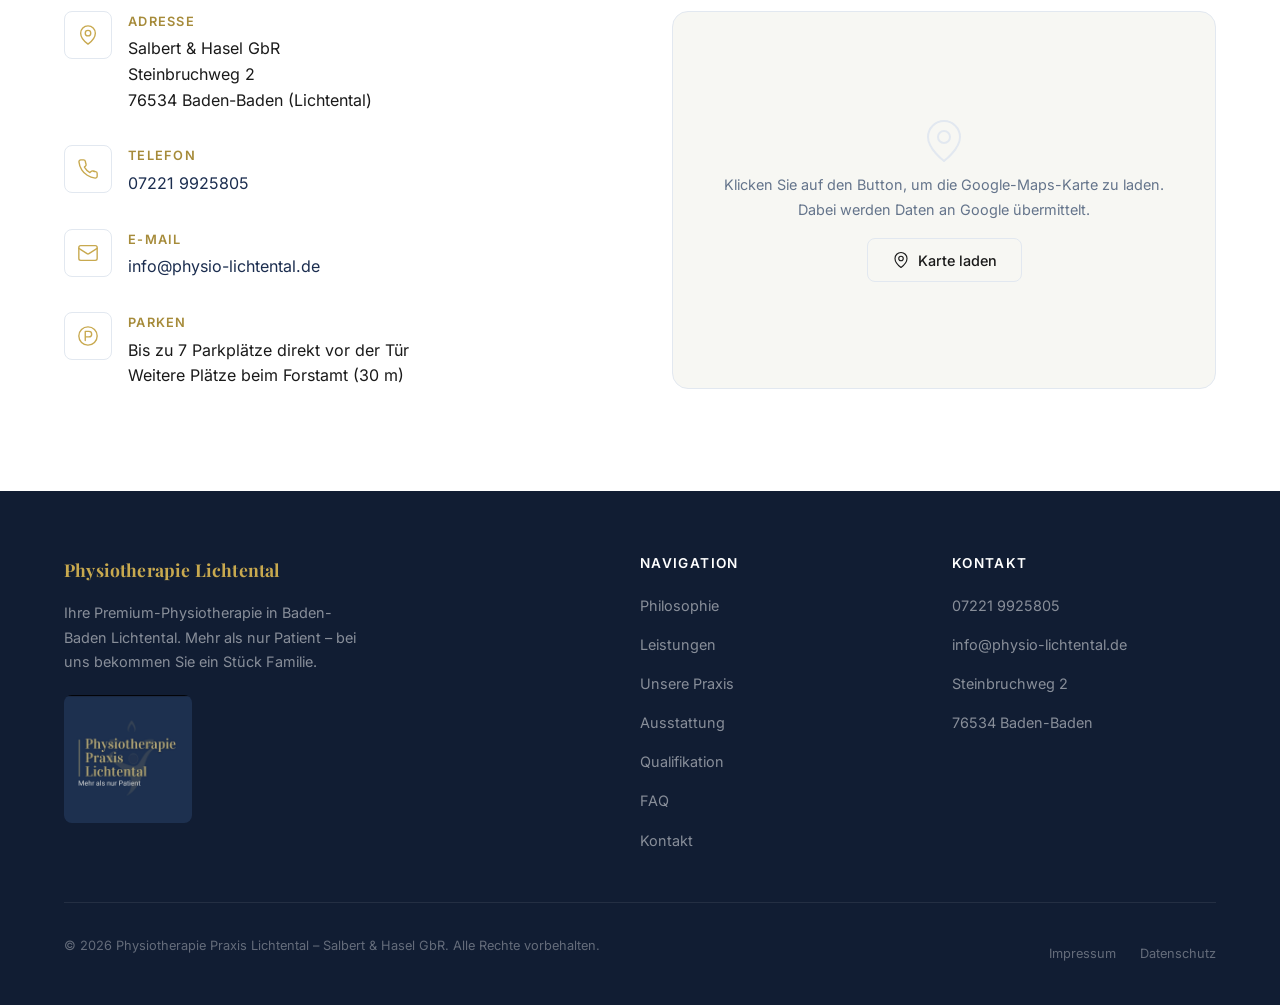
==== commit bd61c30d: "Lighten Praxis section to match Philosophie background Switch from dark navy to cream alt background" ====
--- a/index.html
+++ b/index.html
@@ -421,7 +421,7 @@
         <div class="section-header reveal">
           <span class="section-header__label">Unsere Praxis</span>
           <hr class="section-header__divider">
-          <p class="section-header__text" style="color:rgba(255,255,255,0.65);">Jeder Behandlungsraum wurde mit Liebe zum Detail gestaltet &ndash; damit Sie sich vom ersten Moment an wohl f&uuml;hlen.</p>
+          <p class="section-header__text">Jeder Behandlungsraum wurde mit Liebe zum Detail gestaltet &ndash; damit Sie sich vom ersten Moment an wohl f&uuml;hlen.</p>
         </div>
 
         <!-- Mosaic Grid -->
--- a/css/style.css
+++ b/css/style.css
@@ -761,8 +761,8 @@
    ============================================================ */
 .praxis-showcase {
   padding: 2.5rem 0 3rem;
-  background: var(--color-bg-dark);
-  color: var(--color-text-inverse);
+  background: var(--color-bg-alt);
+  color: var(--color-text);
 }
 
 .praxis__hero-row {
@@ -792,12 +792,12 @@
 
 .praxis__hero-text h3 {
   font-size: clamp(1.4rem, 3vw, 2rem);
-  color: var(--color-text-inverse);
+  color: var(--color-primary-dark);
   margin-bottom: 1rem;
 }
 
 .praxis__hero-text p {
-  color: rgba(255, 255, 255, 0.7);
+  color: var(--color-text-light);
   font-size: 1rem;
   line-height: 1.8;
 }
@@ -832,7 +832,7 @@
   content: '';
   position: absolute;
   inset: 0;
-  background: linear-gradient(to top, rgba(17, 29, 51, 0.5) 0%, transparent 50%);
+  background: linear-gradient(to top, rgba(17, 29, 51, 0.65) 0%, transparent 55%);
   opacity: 0;
   transition: opacity var(--transition-base);
   border-radius: var(--radius-lg);
@@ -866,7 +866,7 @@
   gap: 3rem;
   margin-top: 1.25rem;
   padding-top: 1.25rem;
-  border-top: 1px solid rgba(255, 255, 255, 0.1);
+  border-top: 1px solid var(--color-border);
 }
 
 .praxis__stat { text-align: center; }
@@ -881,7 +881,7 @@
 
 .praxis__stat-label {
   font-size: 0.78rem;
-  color: rgba(255, 255, 255, 0.5);
+  color: var(--color-text-light);
   margin-top: 0.25rem;
 }
 
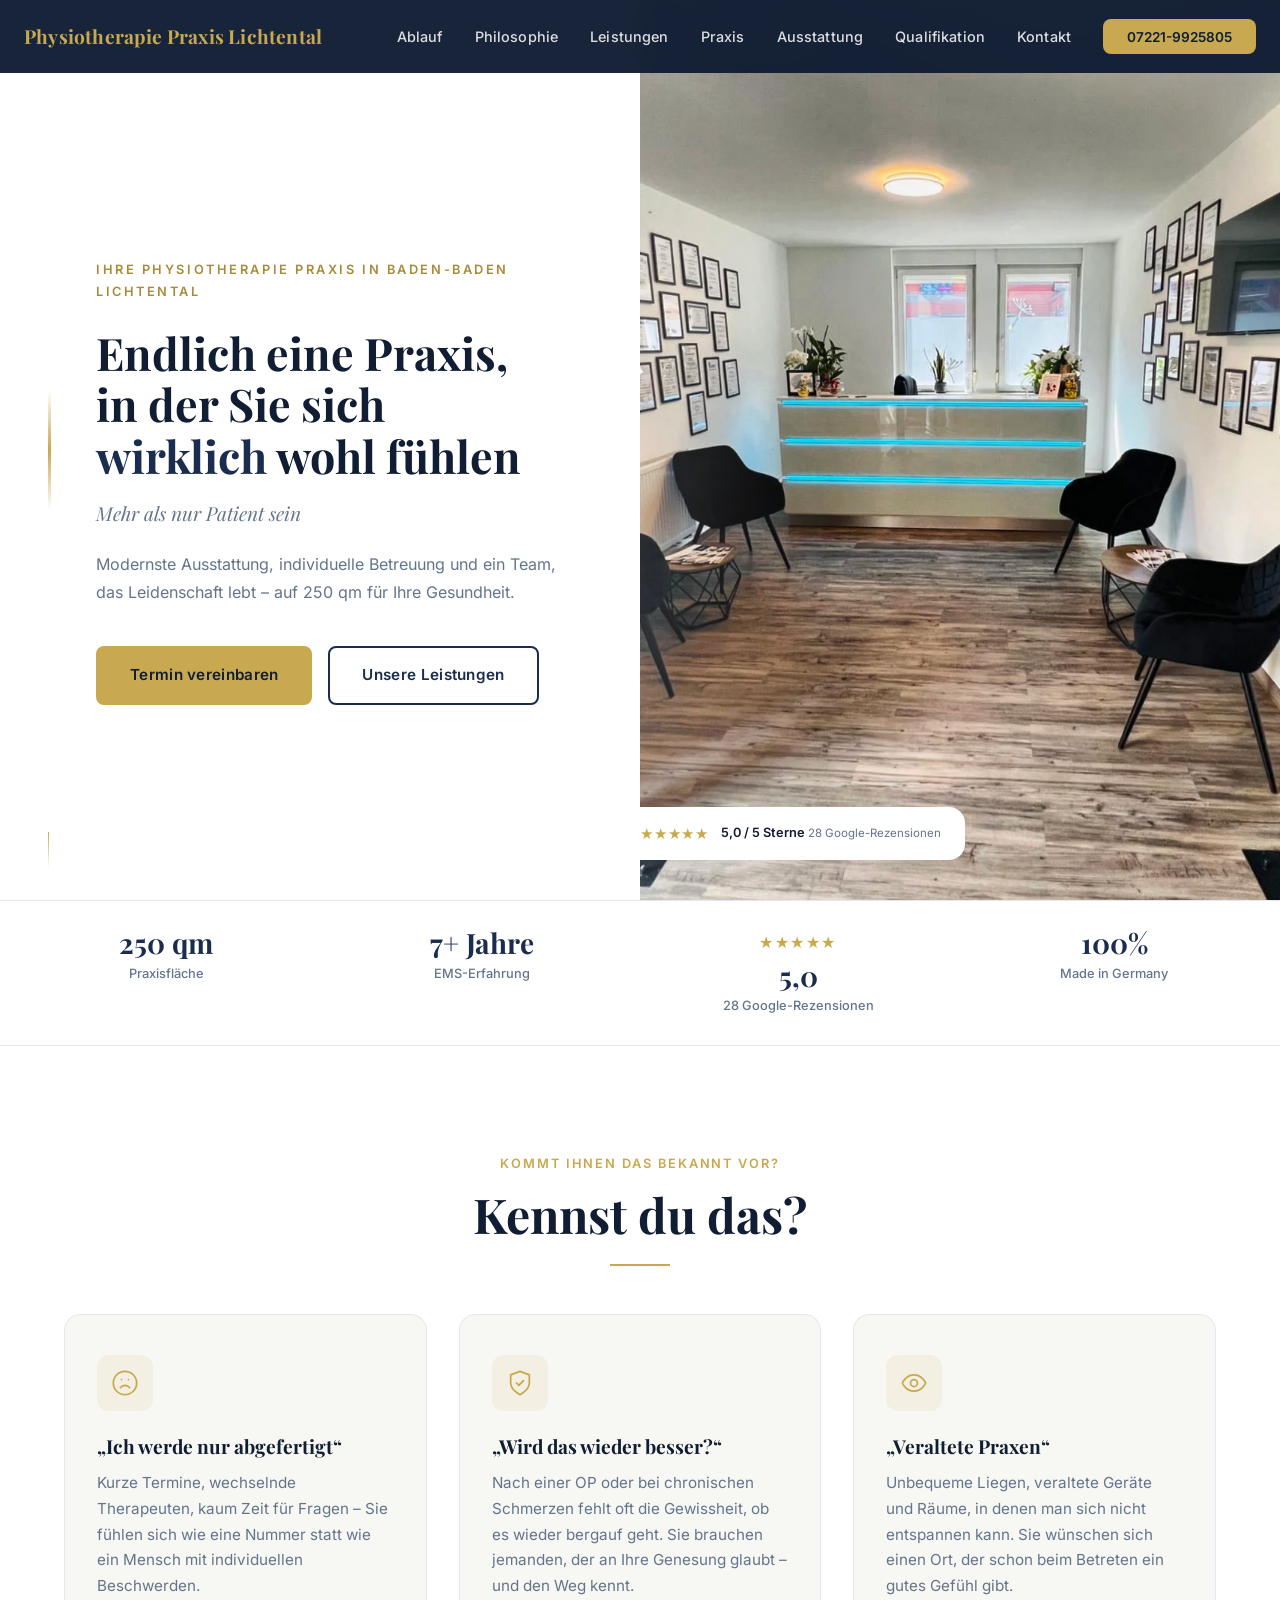
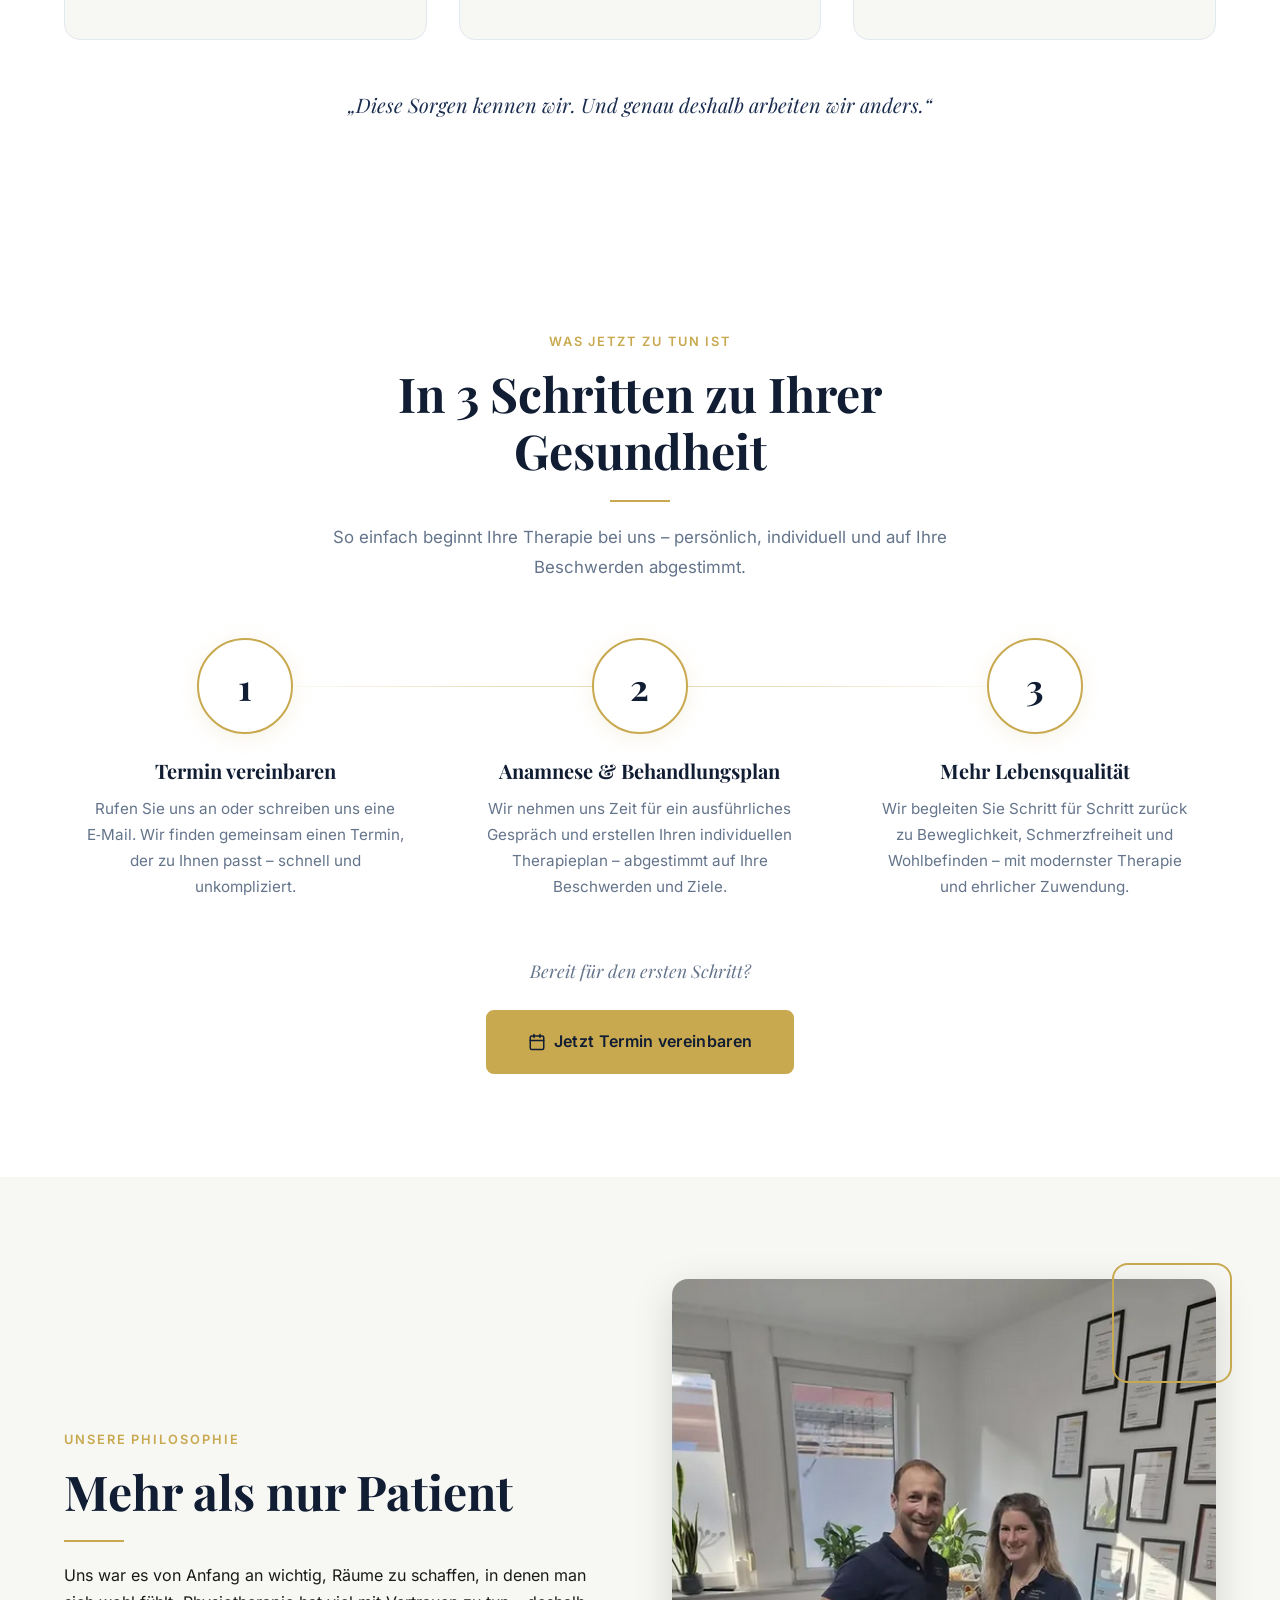
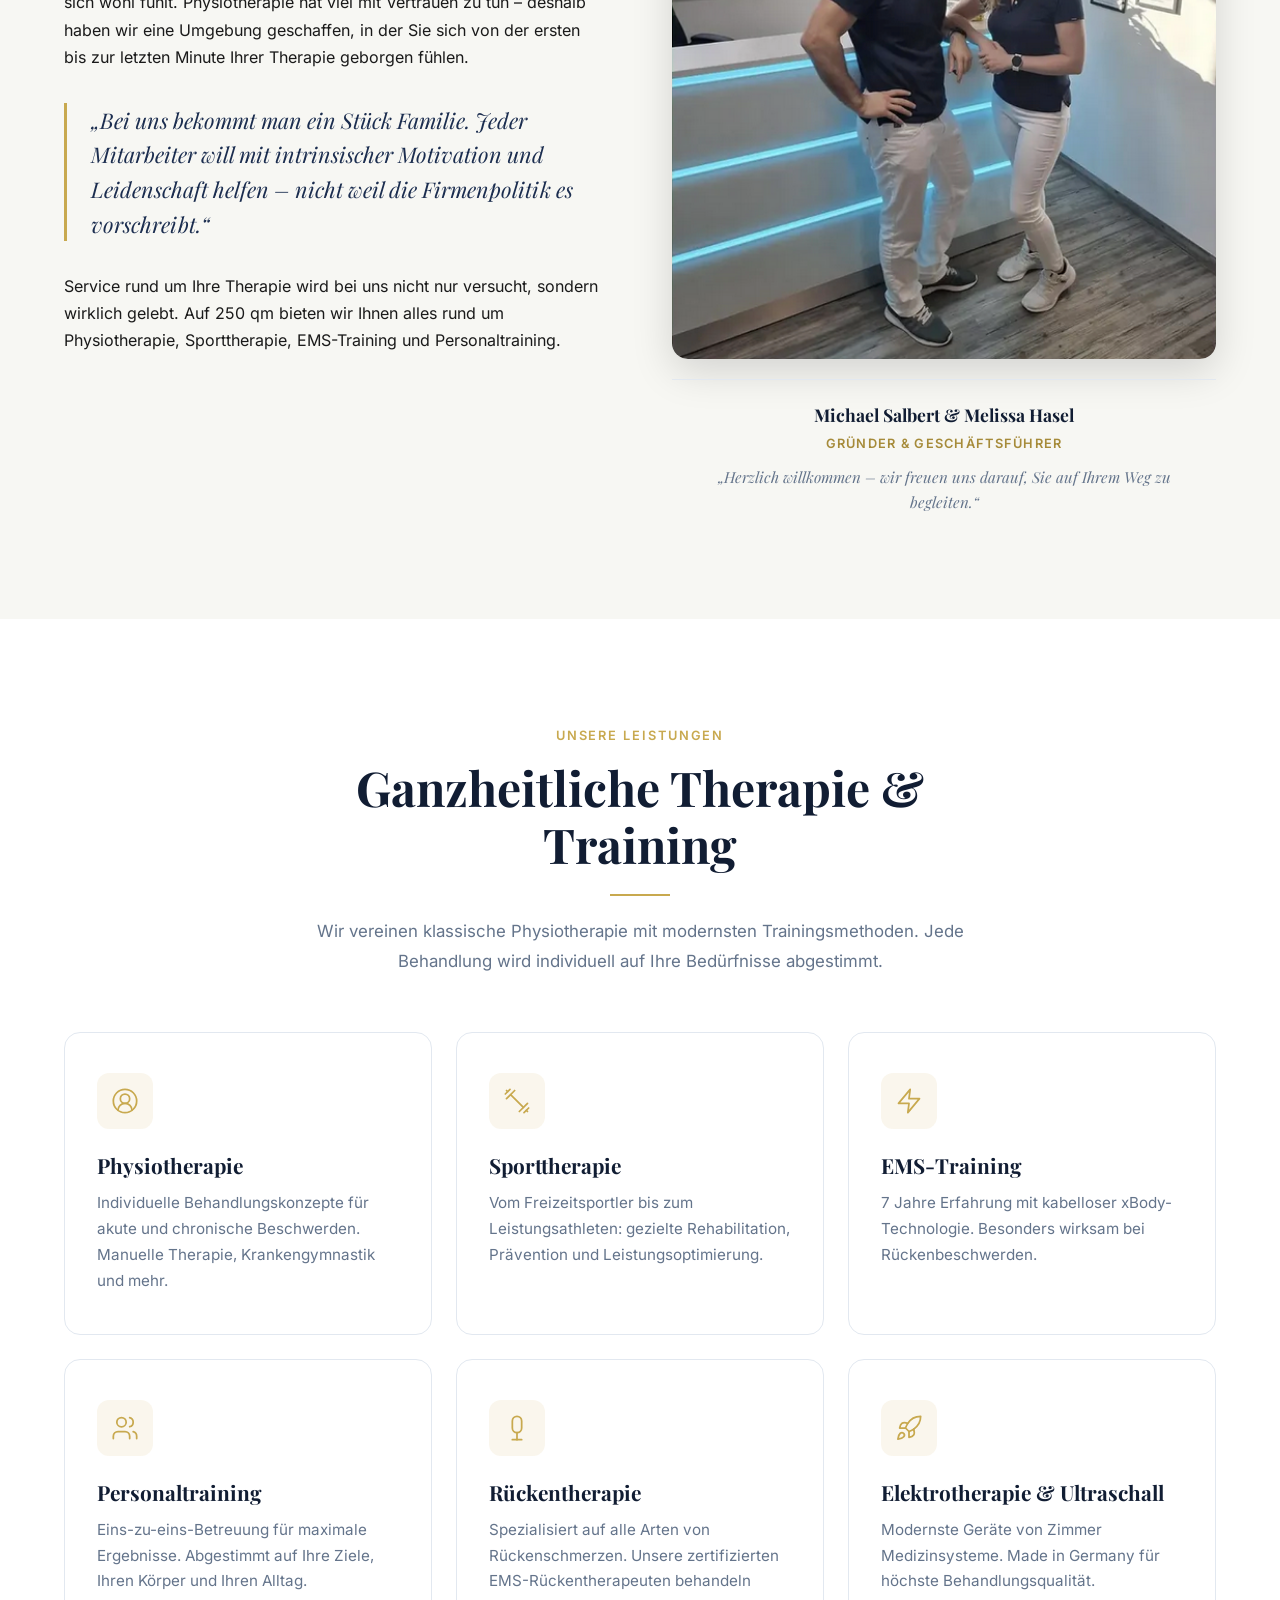
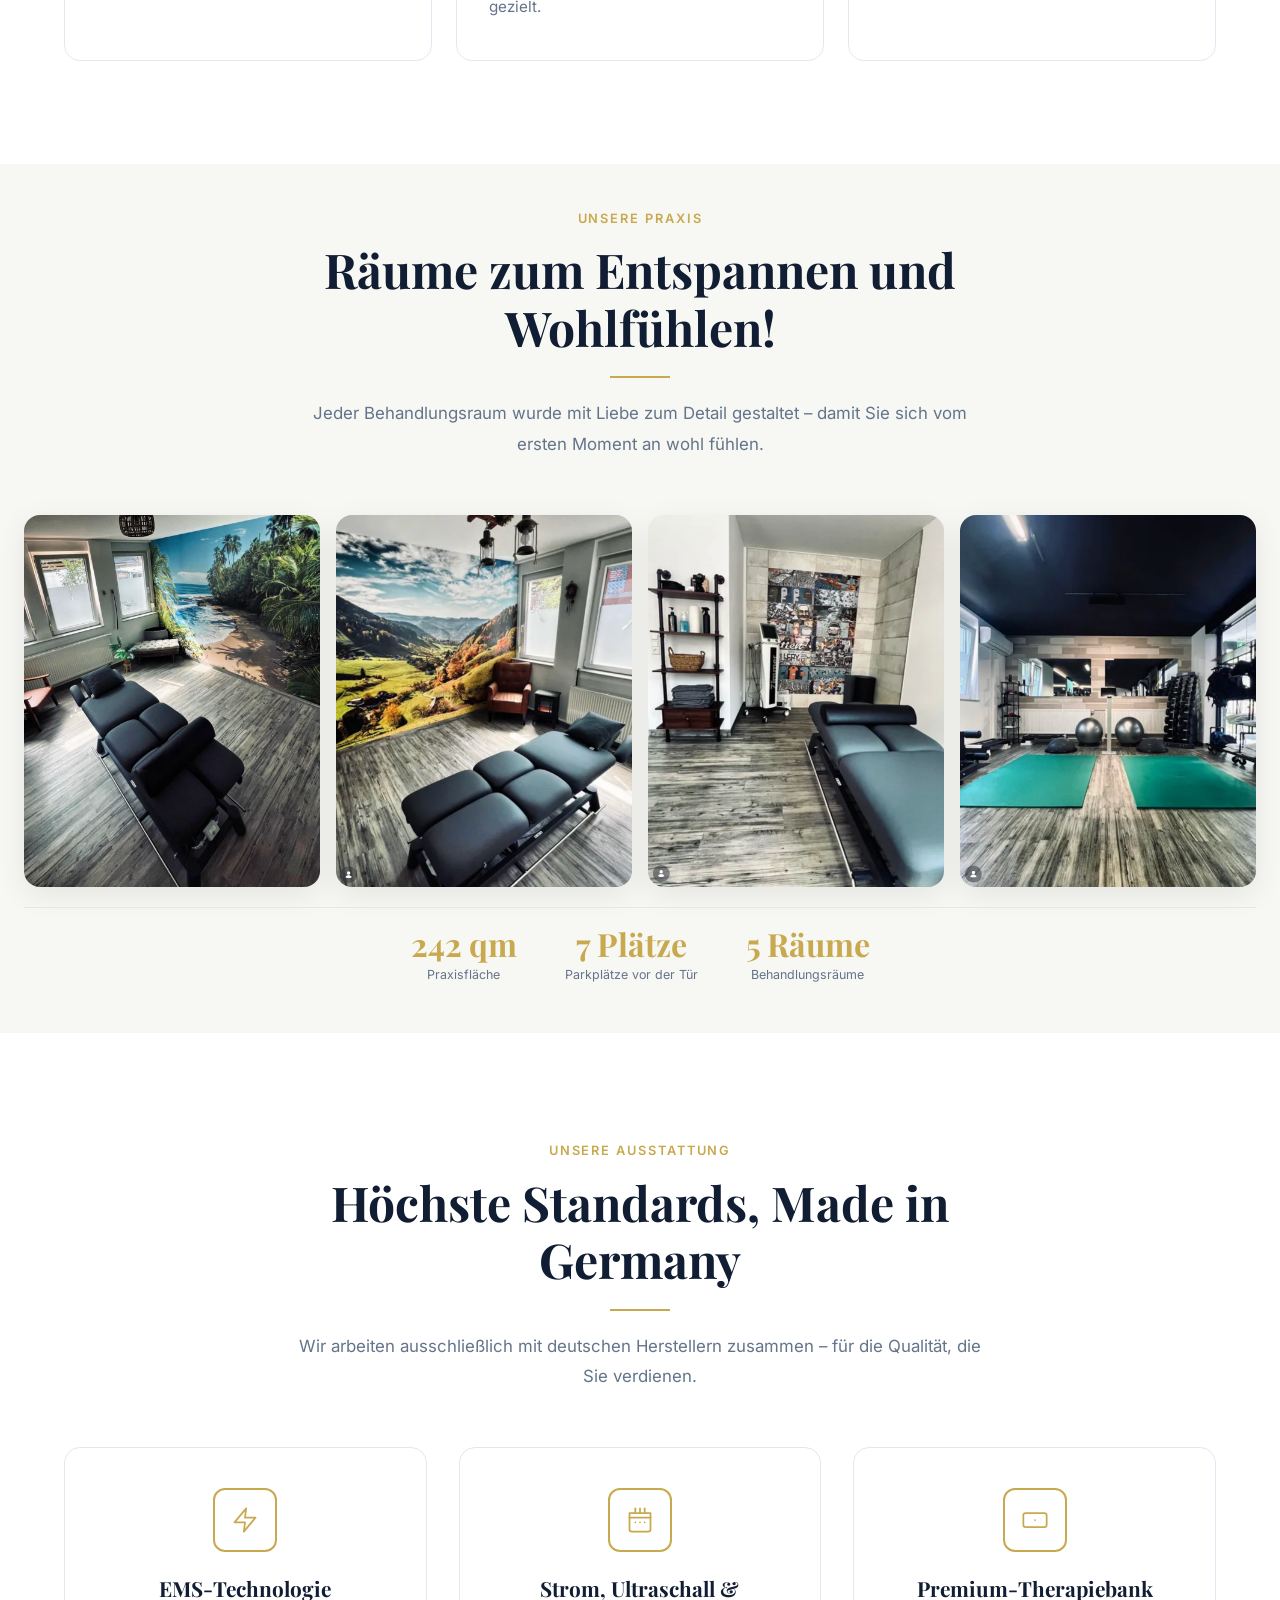
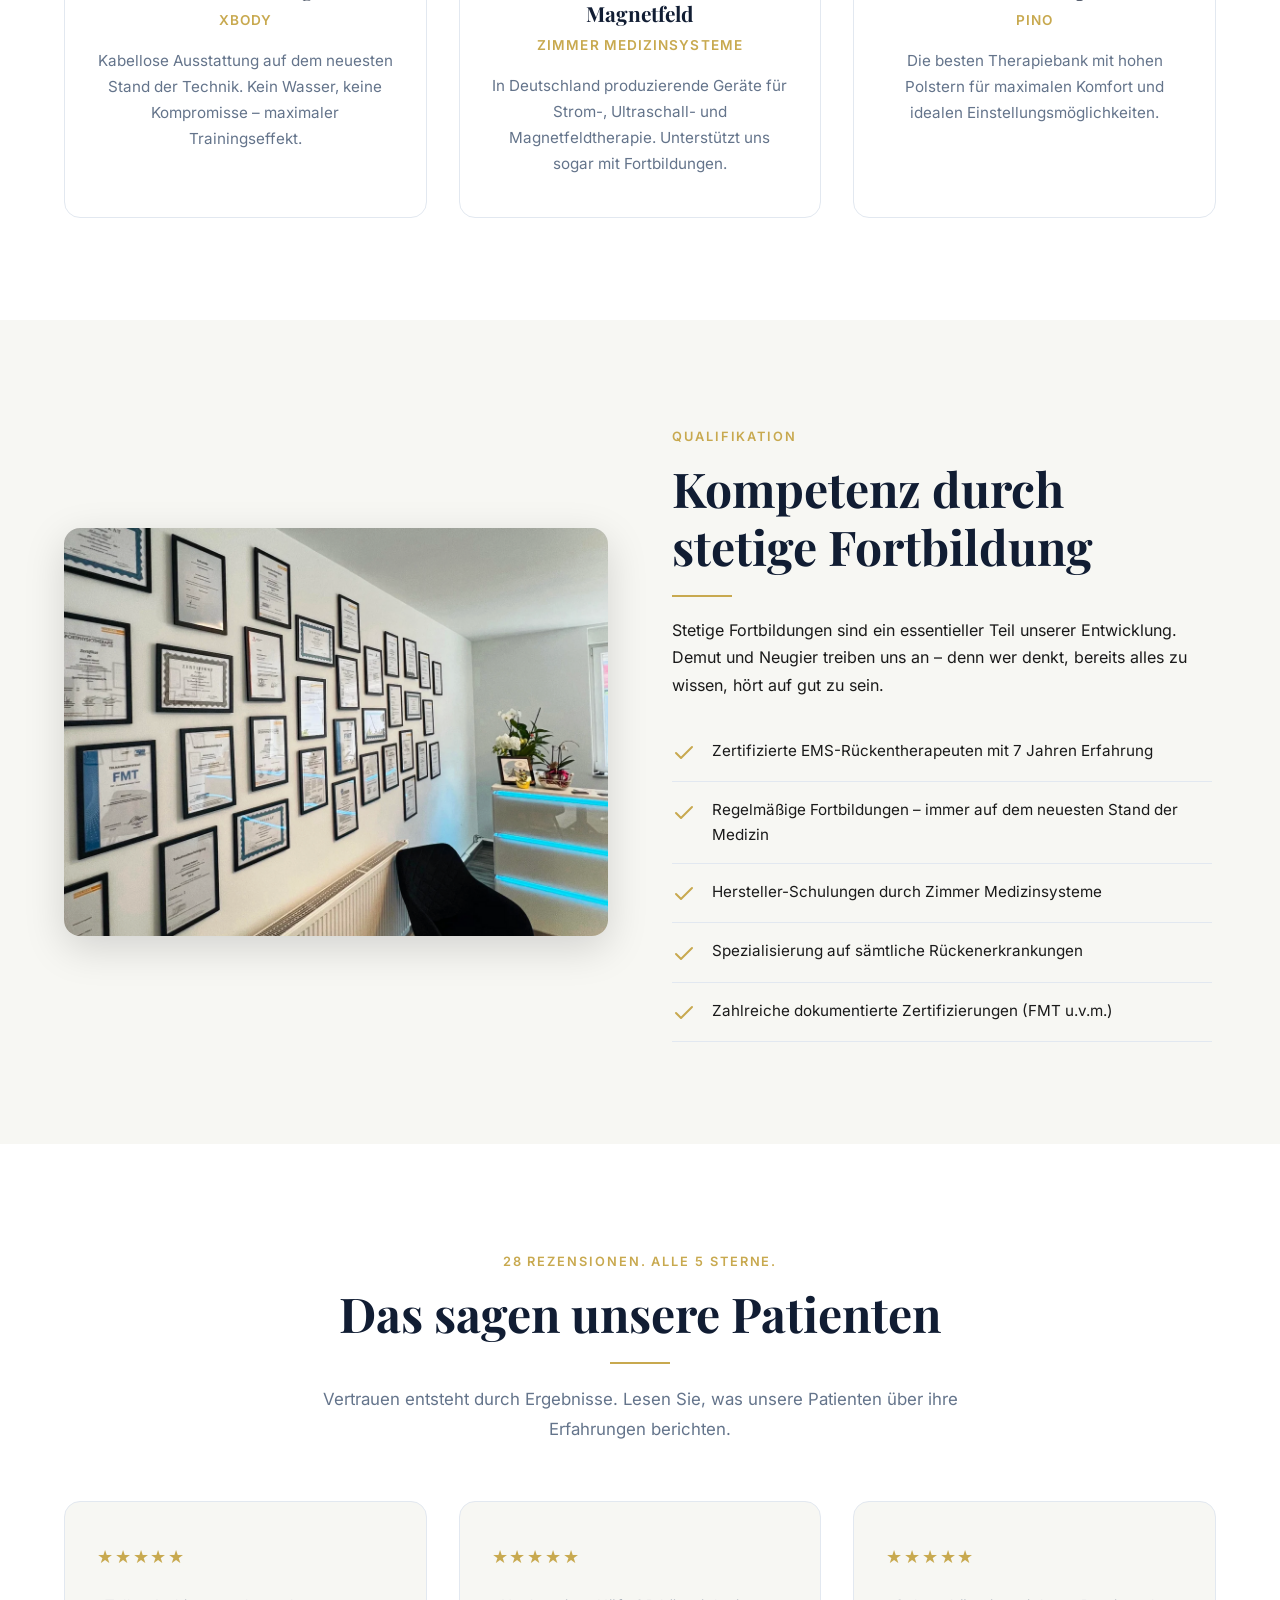
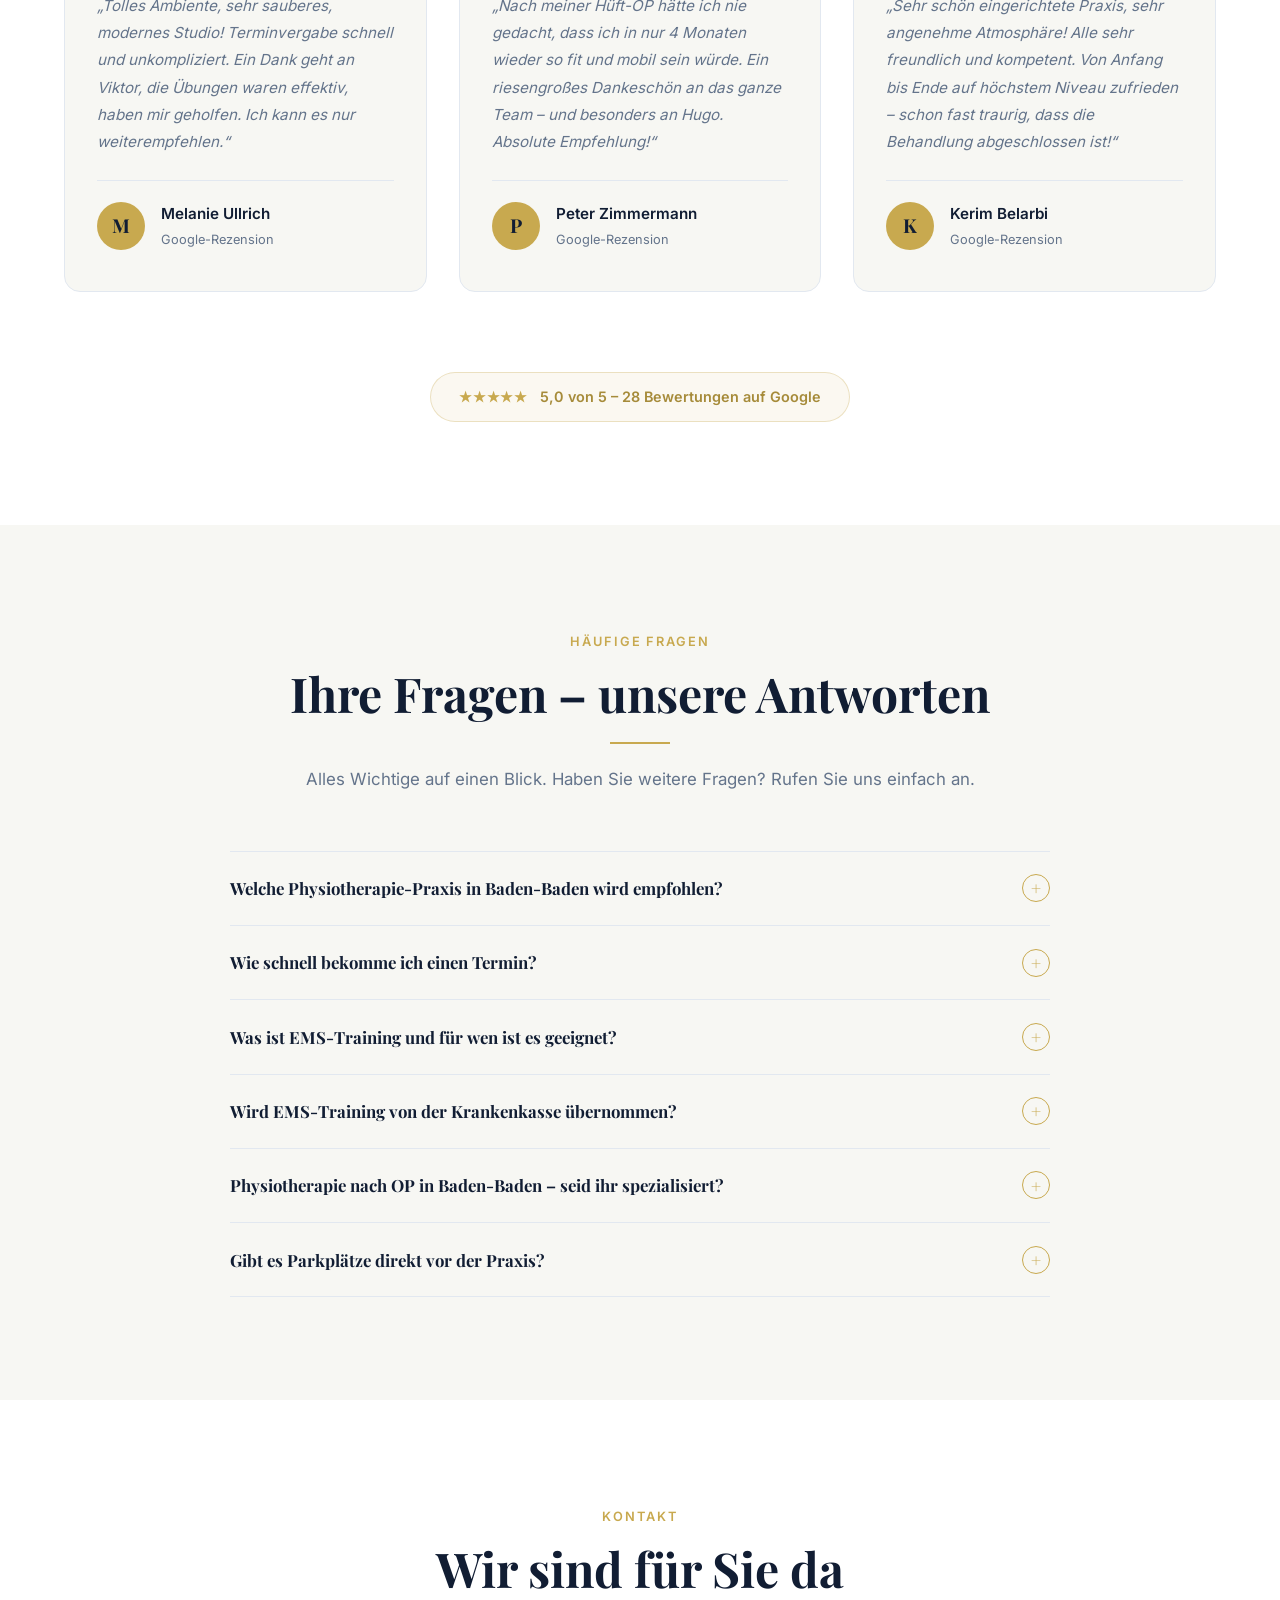
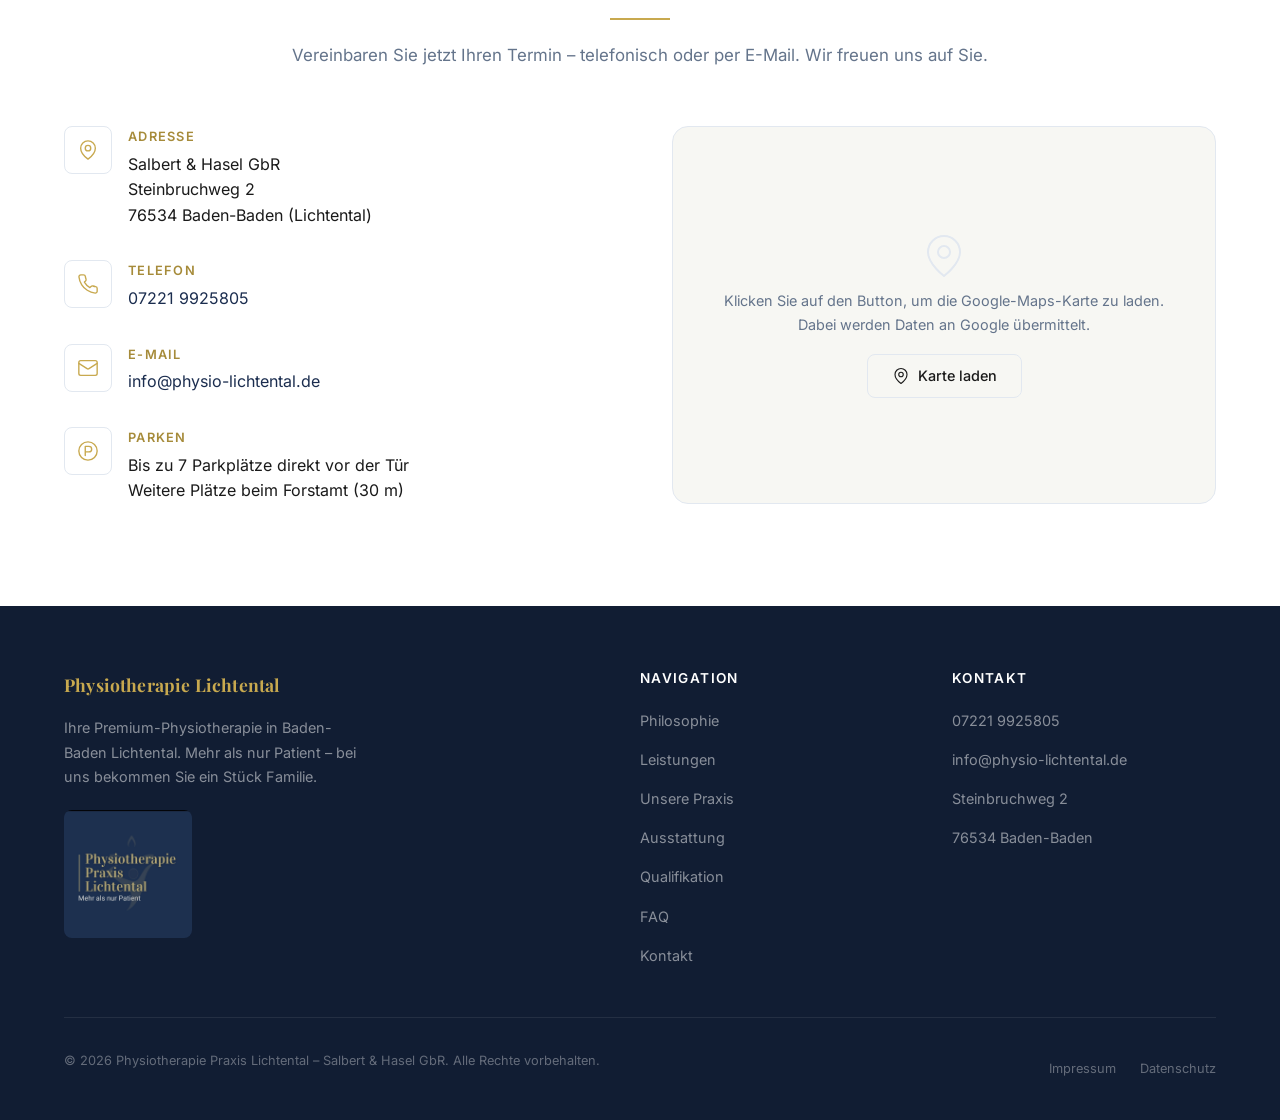
==== commit 00b5ee64: "Refine section headers in Praxis, Testimonials and Hero - Praxis: add h2 "Räume zum Entspannen und W" ====
--- a/index.html
+++ b/index.html
@@ -208,7 +208,7 @@
 
       <!-- Scroll-Indikator -->
       <div class="hero__scroll" aria-hidden="true">
-        <span>Entdecken</span>
+        <span></span>
         <div class="hero__scroll-line"></div>
       </div>
     </section>
@@ -420,6 +420,7 @@
       <div class="container container--wide">
         <div class="section-header reveal">
           <span class="section-header__label">Unsere Praxis</span>
+           <h2 id="leistungen-heading" class="section-header__title">Räume zum Entspannen und Wohlfühlen!</h2>
           <hr class="section-header__divider">
           <p class="section-header__text">Jeder Behandlungsraum wurde mit Liebe zum Detail gestaltet &ndash; damit Sie sich vom ersten Moment an wohl f&uuml;hlen.</p>
         </div>
@@ -544,8 +545,8 @@
     <section id="testimonials" class="testimonials" aria-labelledby="testimonials-heading">
       <div class="container">
         <div class="section-header reveal">
-          <span class="section-header__label">Das sagen unsere Patienten</span>
-          <h2 id="testimonials-heading" class="section-header__title">28 Rezensionen. Alle 5 Sterne.</h2>
+          <span class="section-header__label">28 Rezensionen. Alle 5 Sterne.</span>
+          <h2 id="testimonials-heading" class="section-header__title">Das sagen unsere Patienten</h2>
           <hr class="section-header__divider">
           <p class="section-header__text">Vertrauen entsteht durch Ergebnisse. Lesen Sie, was unsere Patienten &uuml;ber ihre Erfahrungen berichten.</p>
         </div>
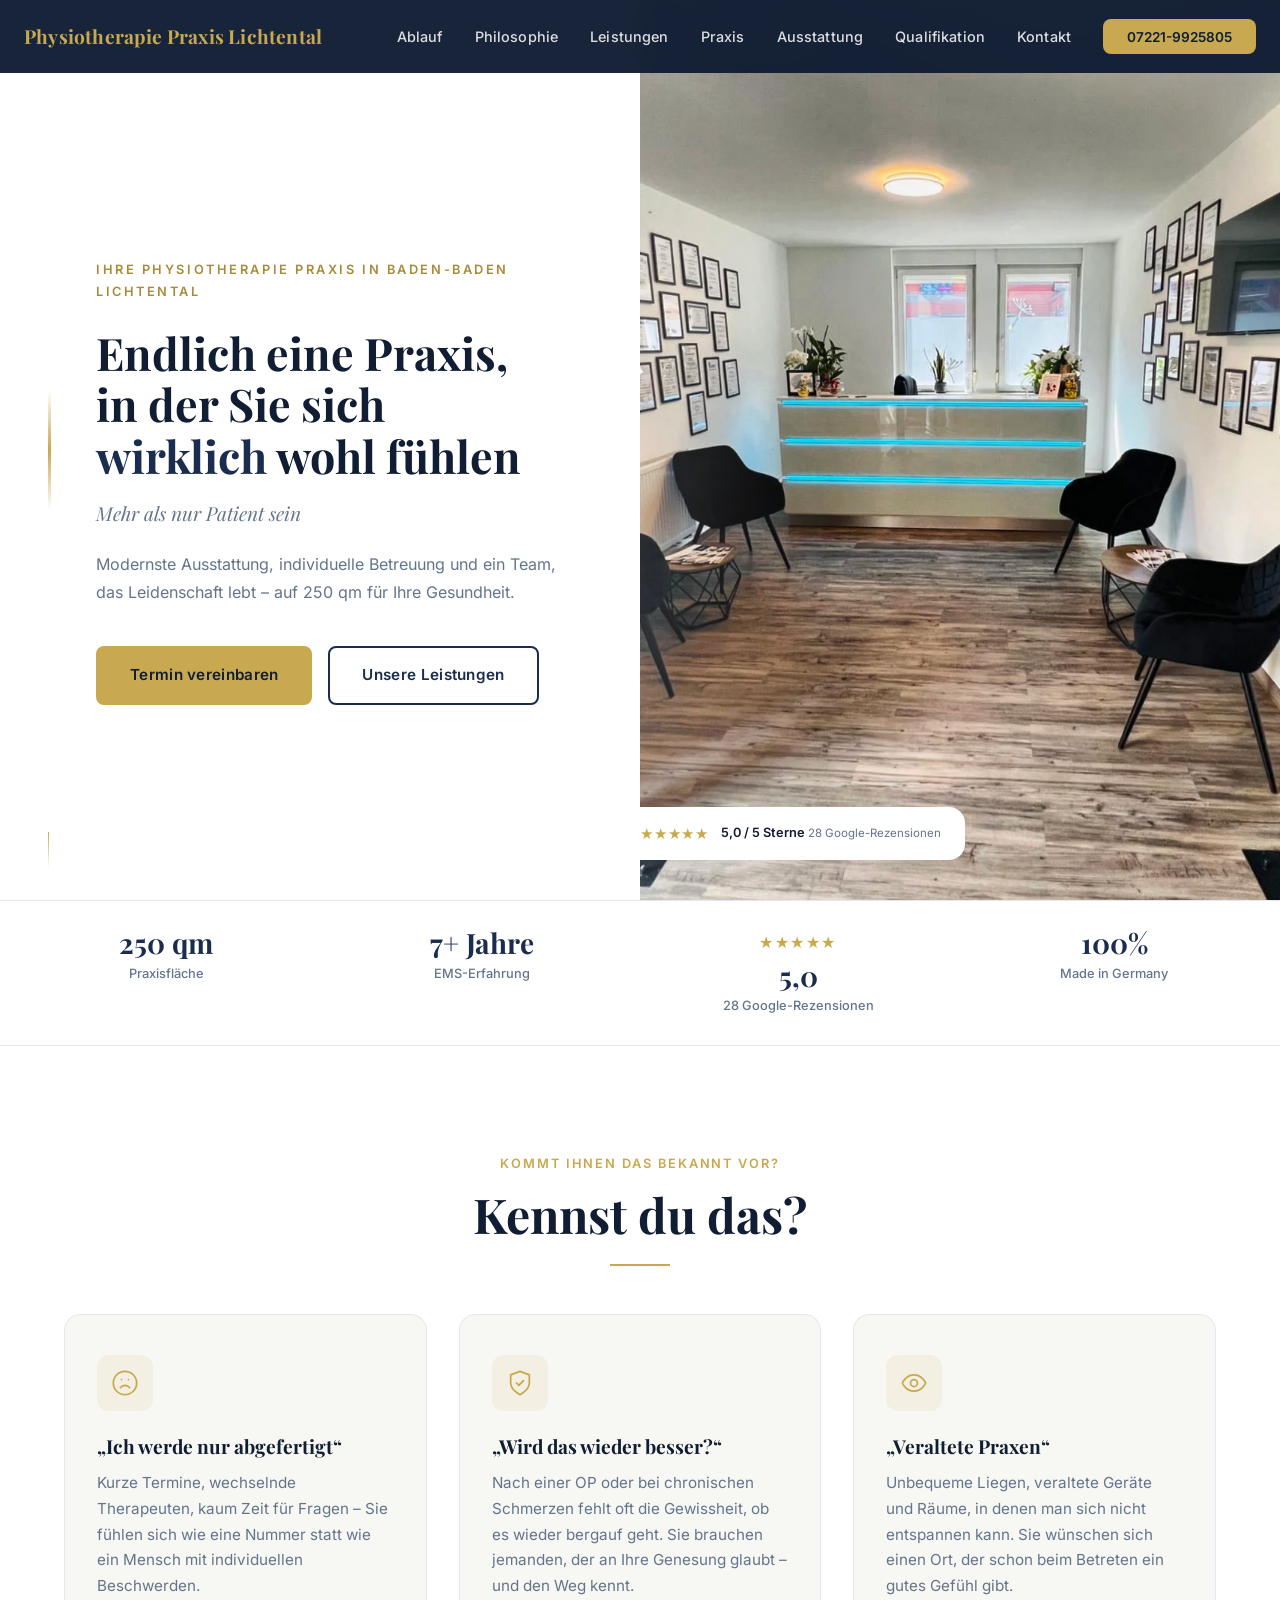
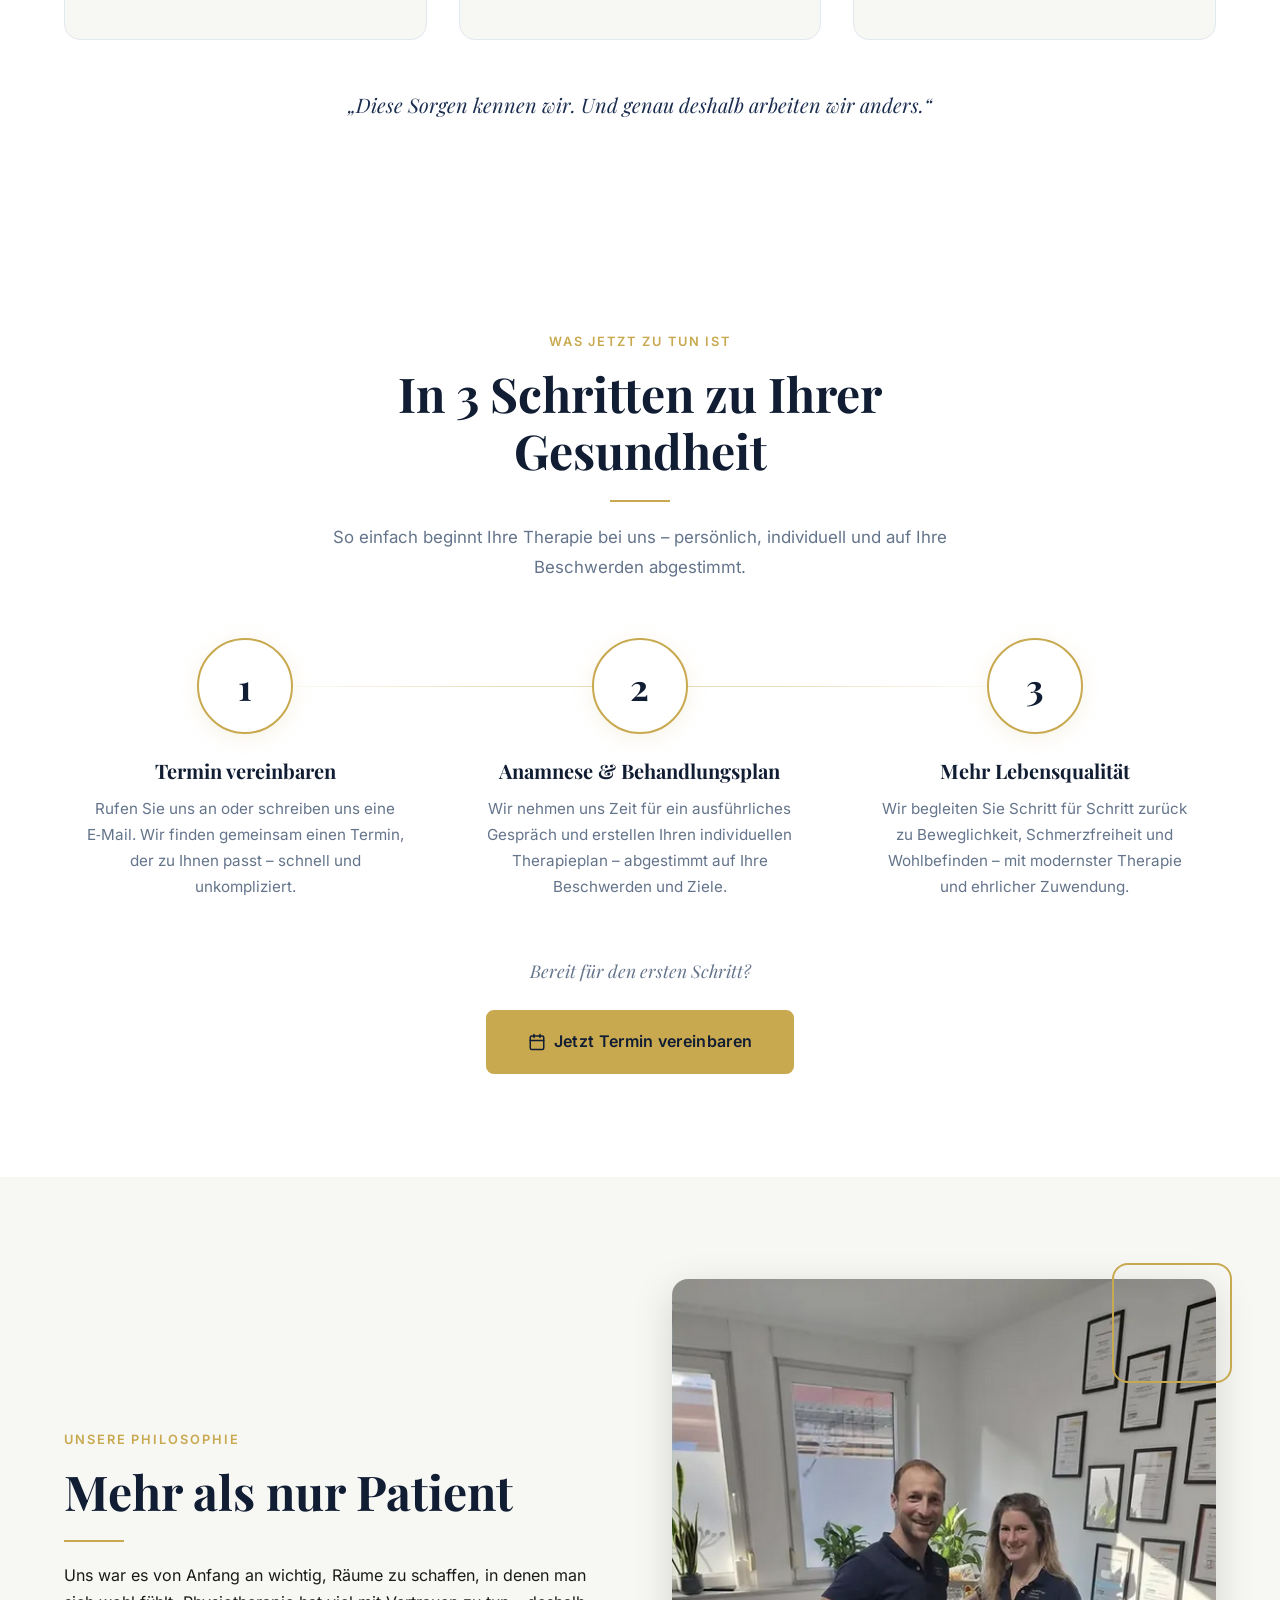
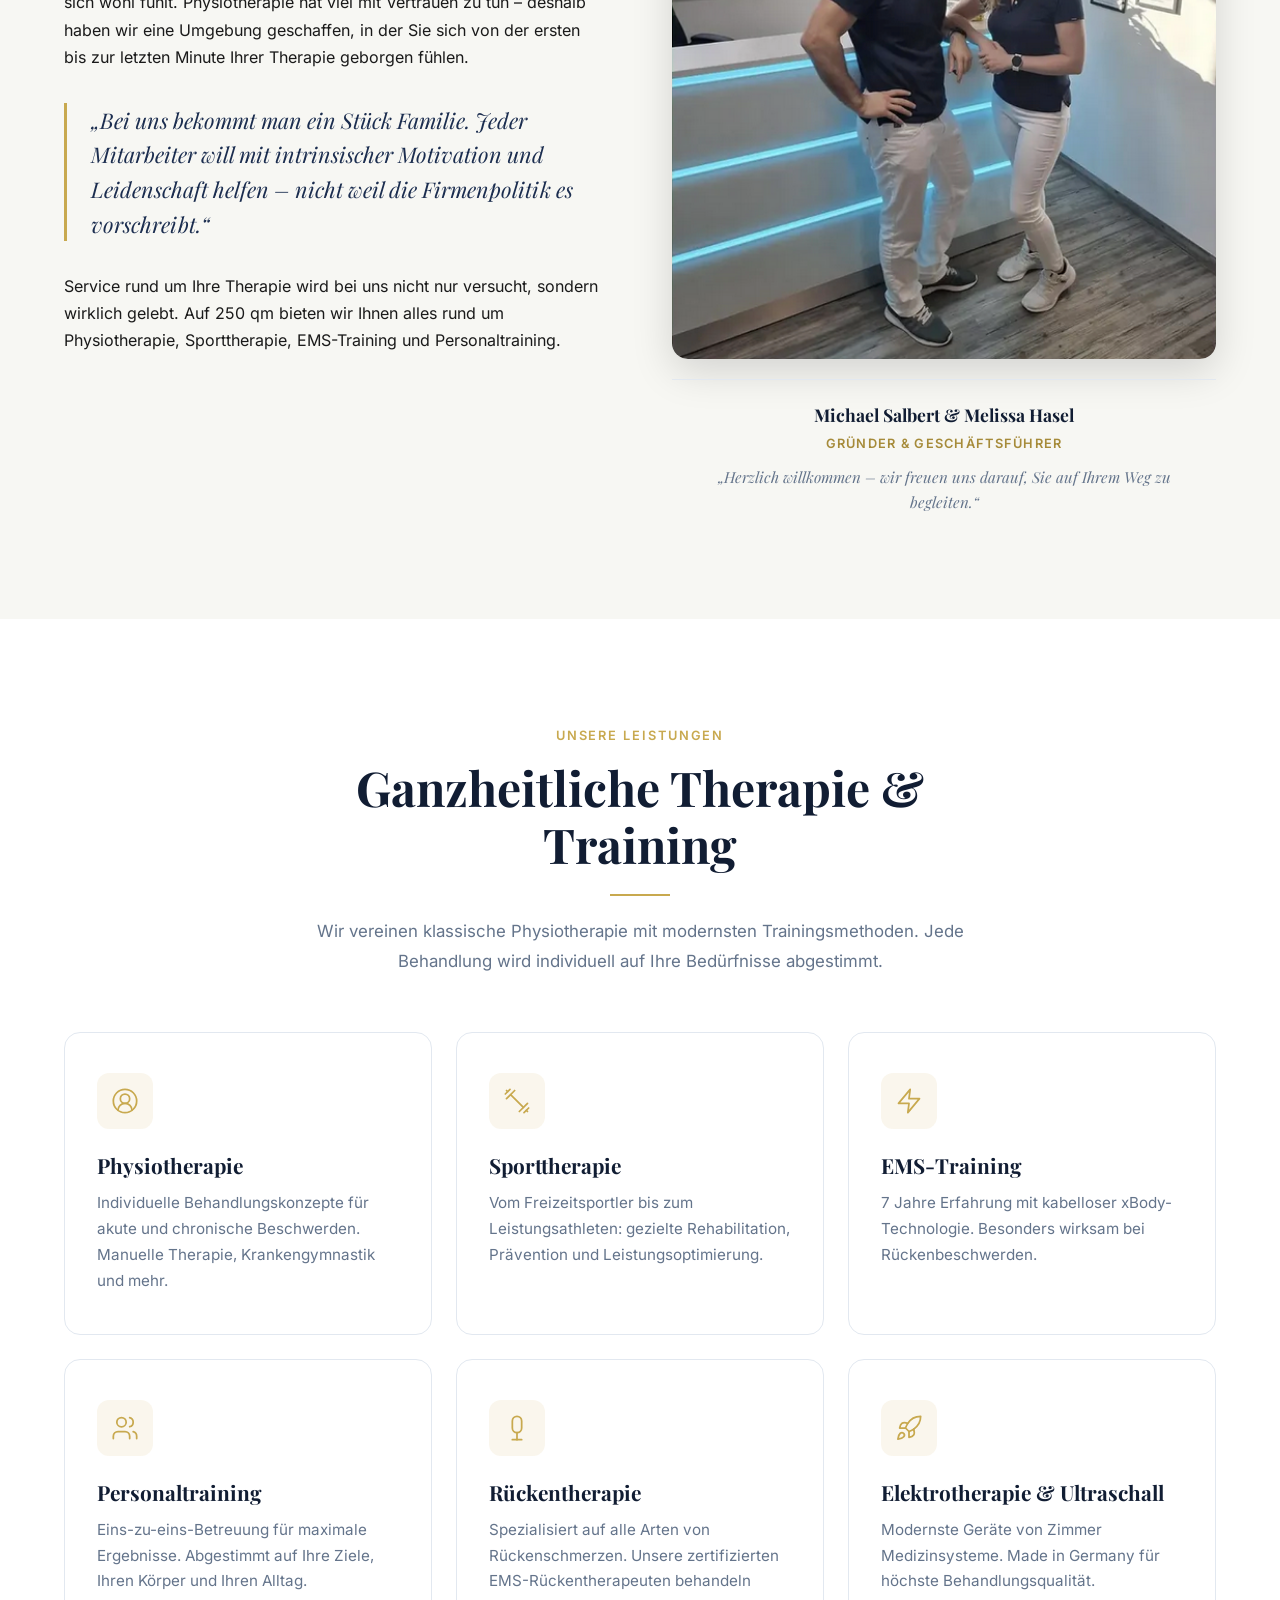
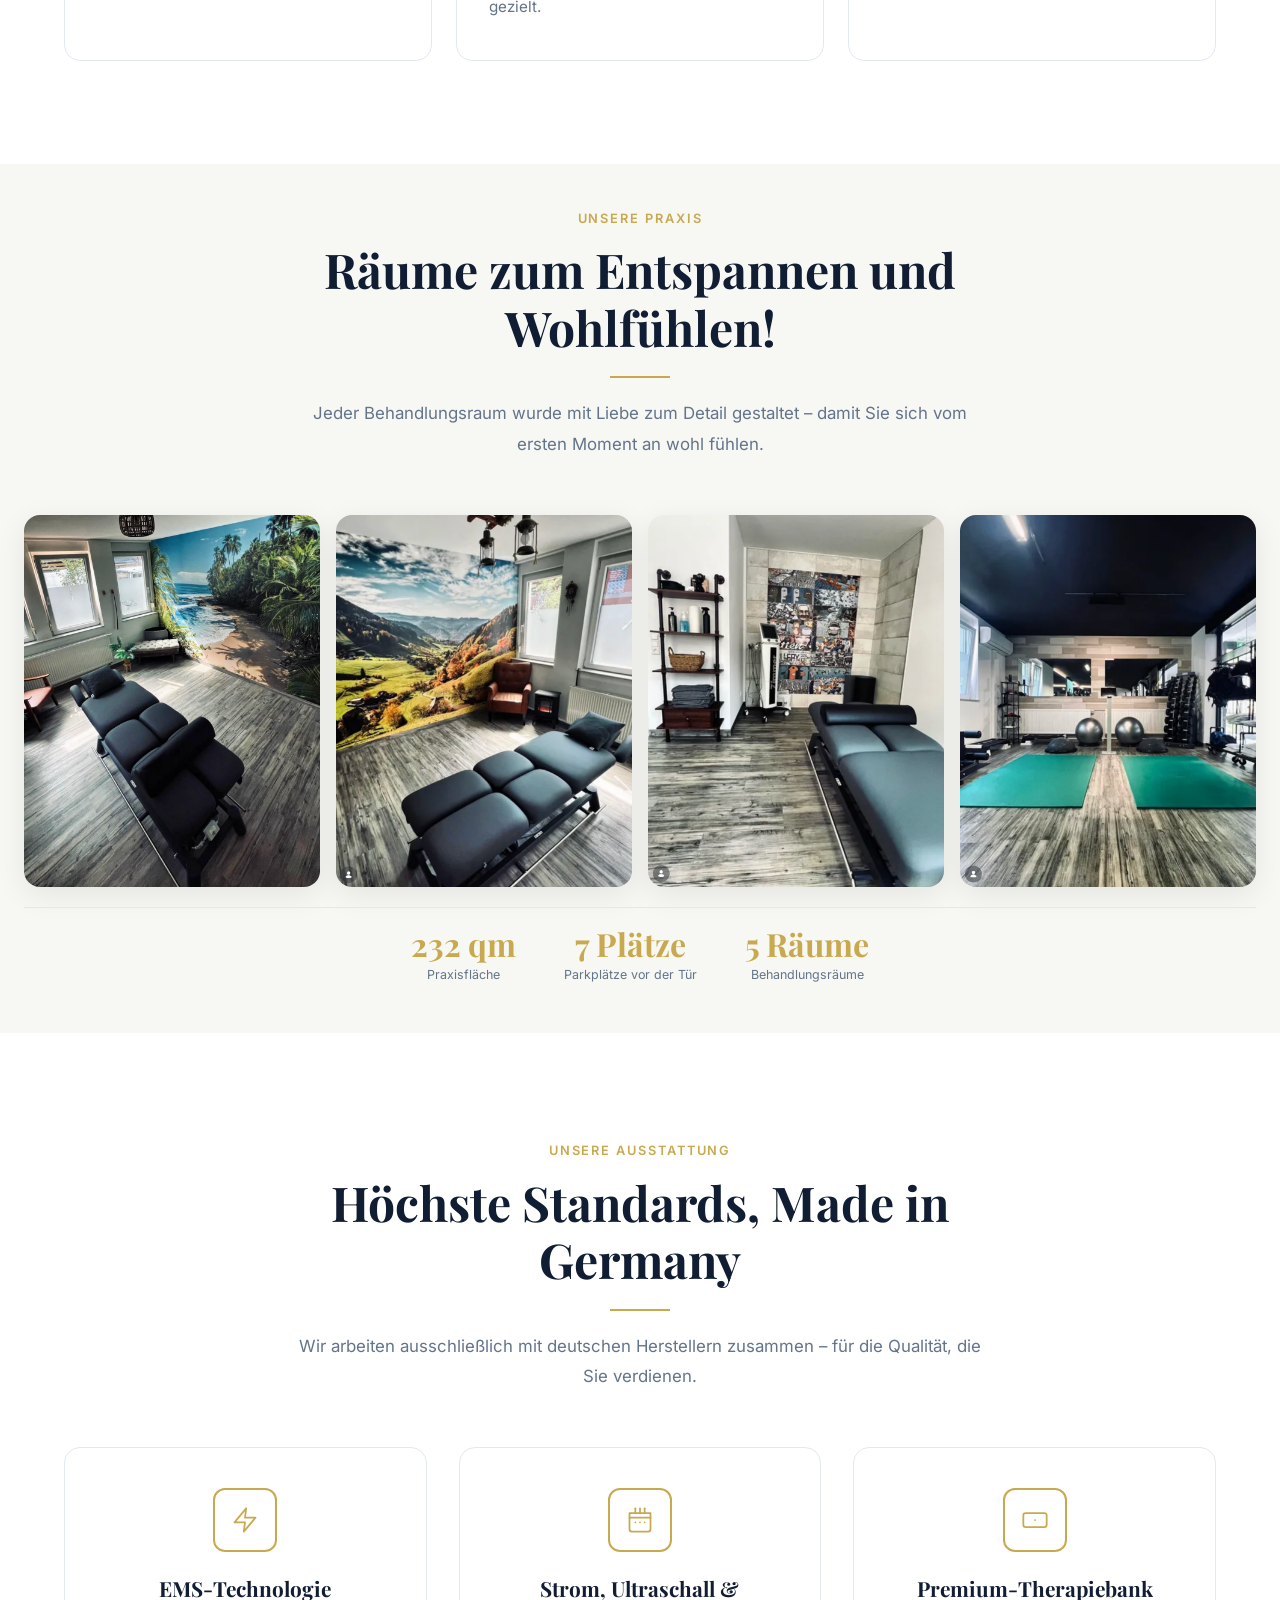
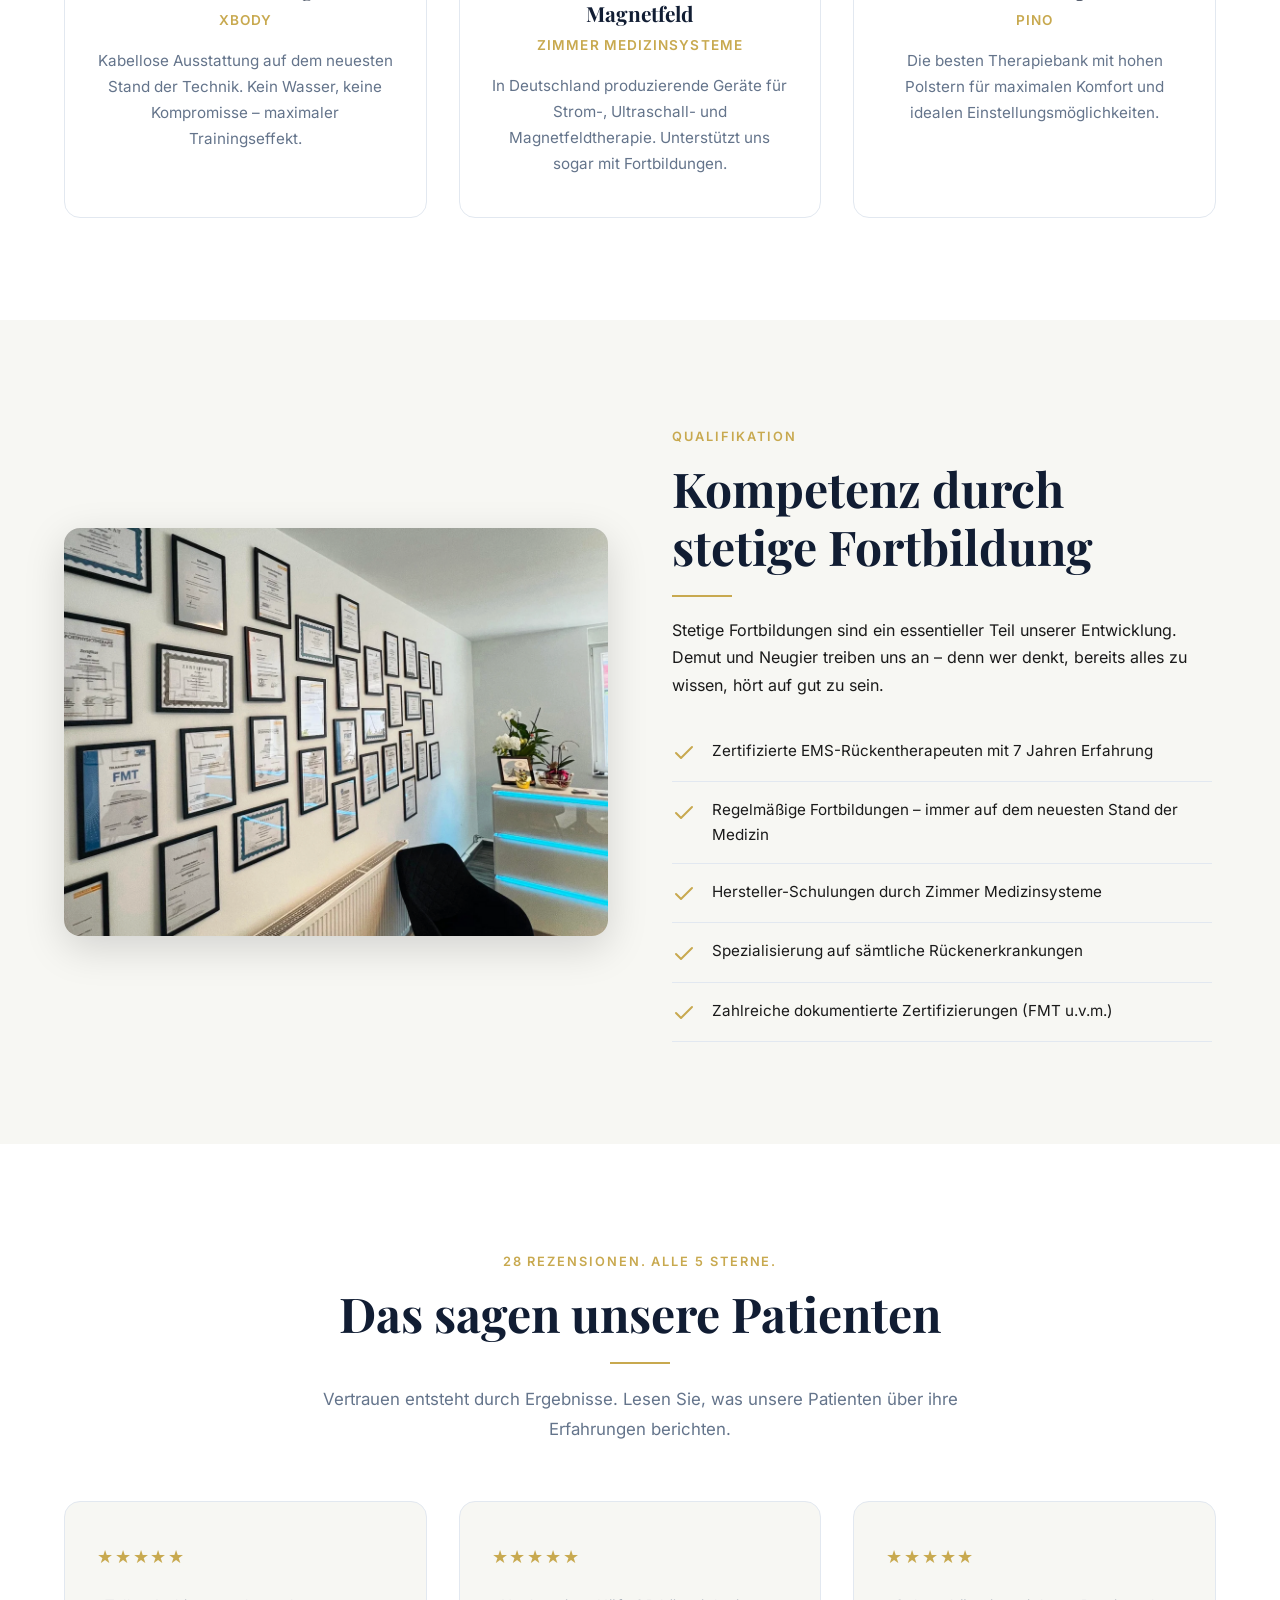
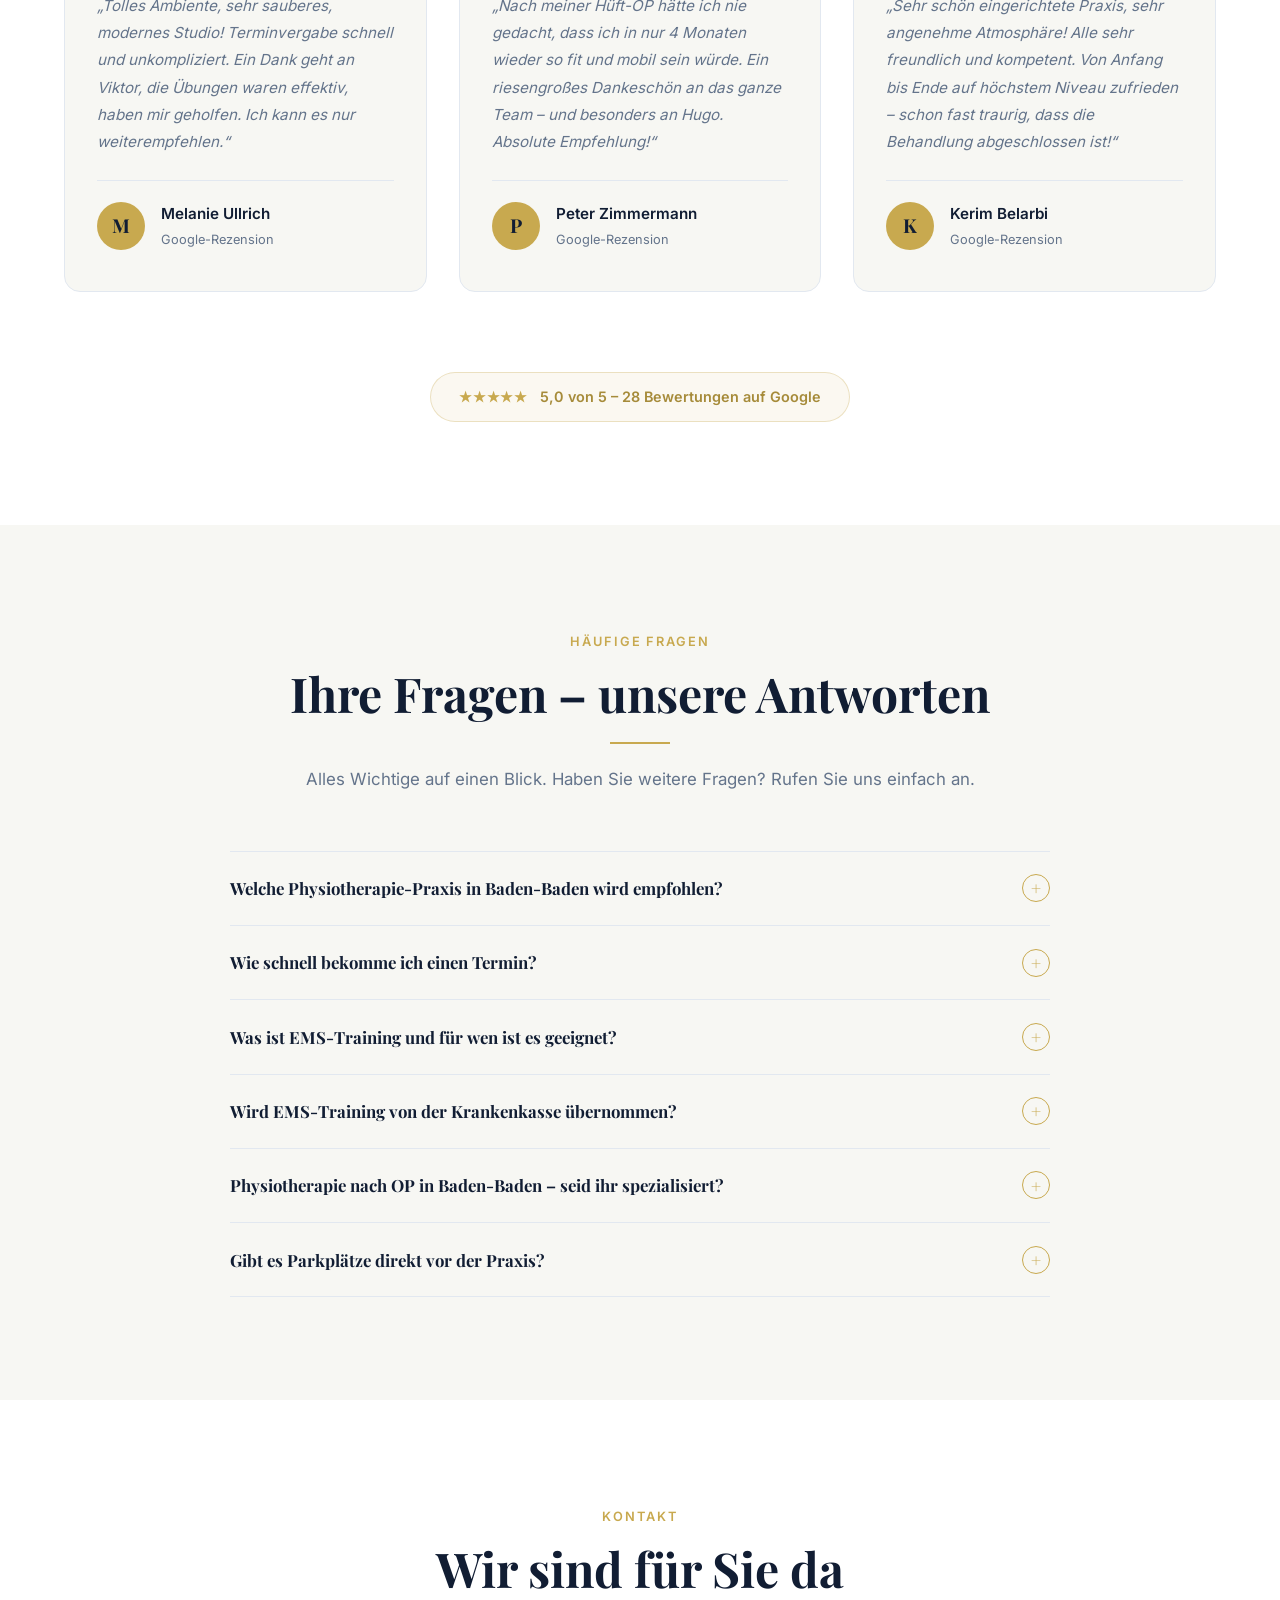
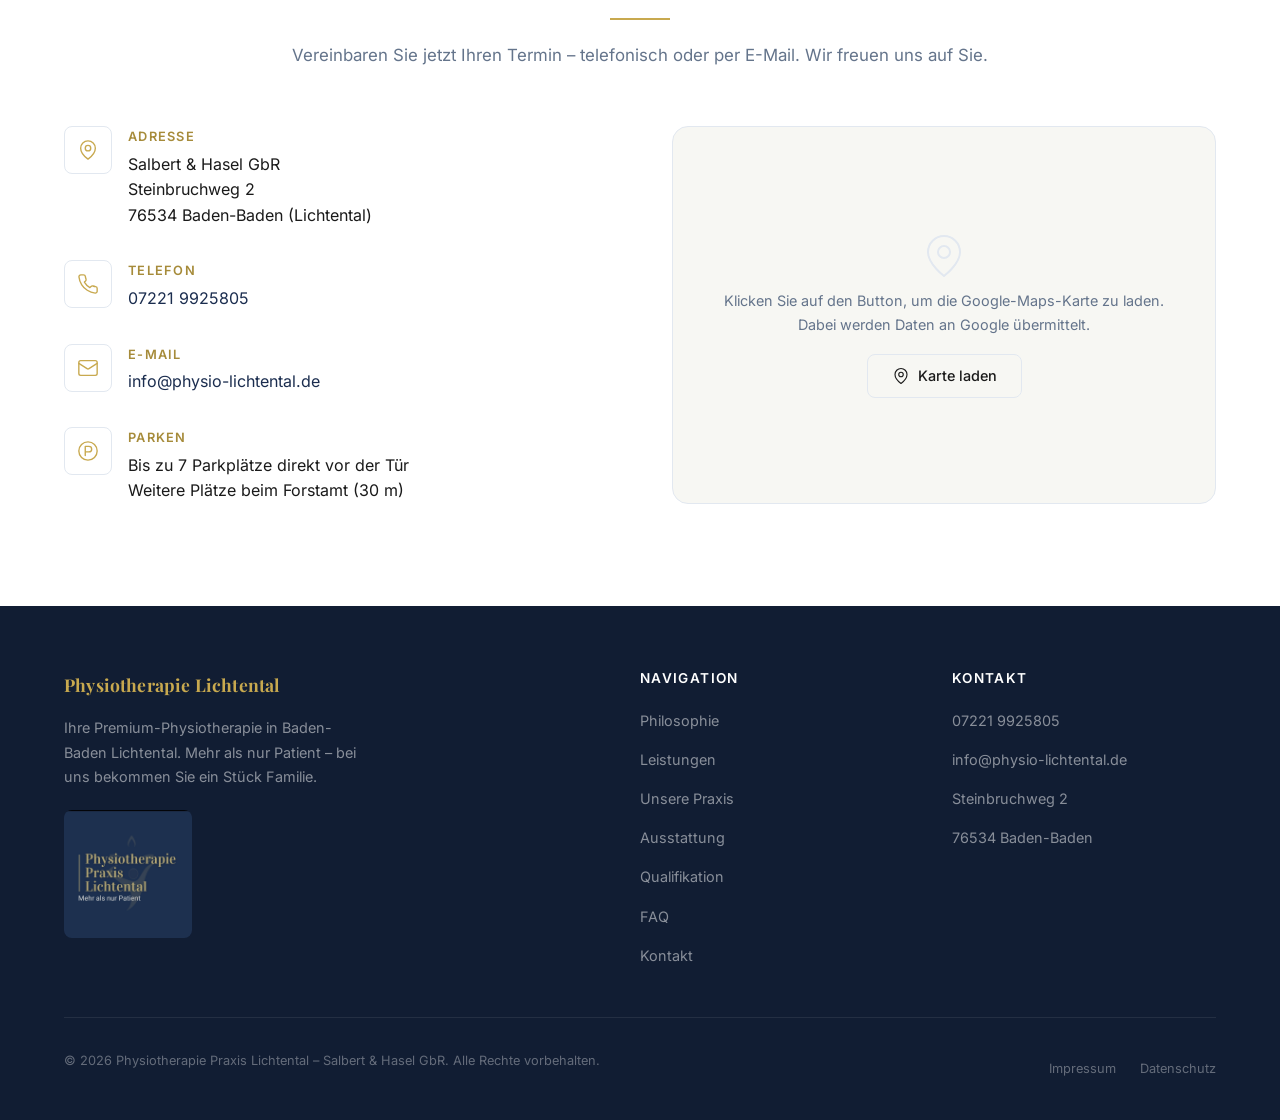
==== commit f88fda9c: "Fix duplicate heading id in Praxis section Change id from leistungen-heading to praxis-heading so it" ====
--- a/index.html
+++ b/index.html
@@ -420,7 +420,7 @@
       <div class="container container--wide">
         <div class="section-header reveal">
           <span class="section-header__label">Unsere Praxis</span>
-           <h2 id="leistungen-heading" class="section-header__title">Räume zum Entspannen und Wohlfühlen!</h2>
+          <h2 id="praxis-heading" class="section-header__title">R&auml;ume zum Entspannen und Wohlf&uuml;hlen!</h2>
           <hr class="section-header__divider">
           <p class="section-header__text">Jeder Behandlungsraum wurde mit Liebe zum Detail gestaltet &ndash; damit Sie sich vom ersten Moment an wohl f&uuml;hlen.</p>
         </div>
